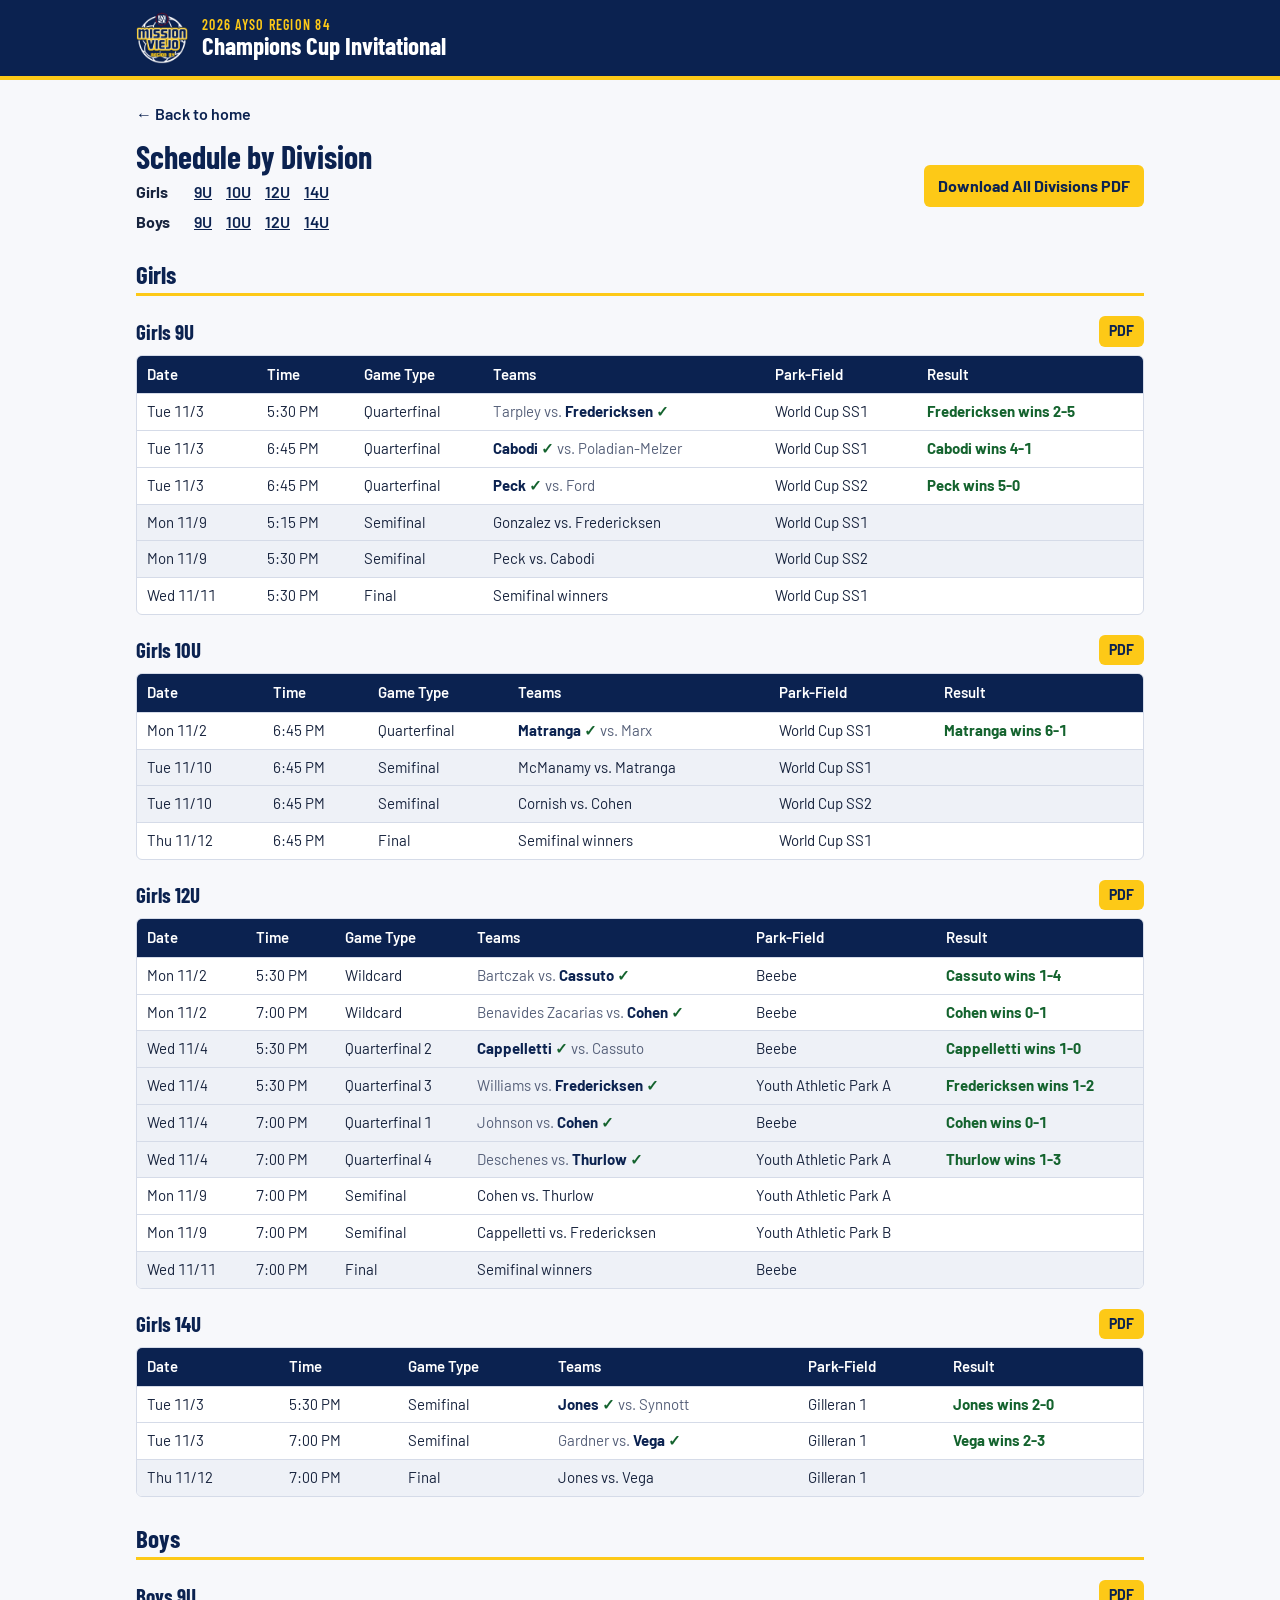
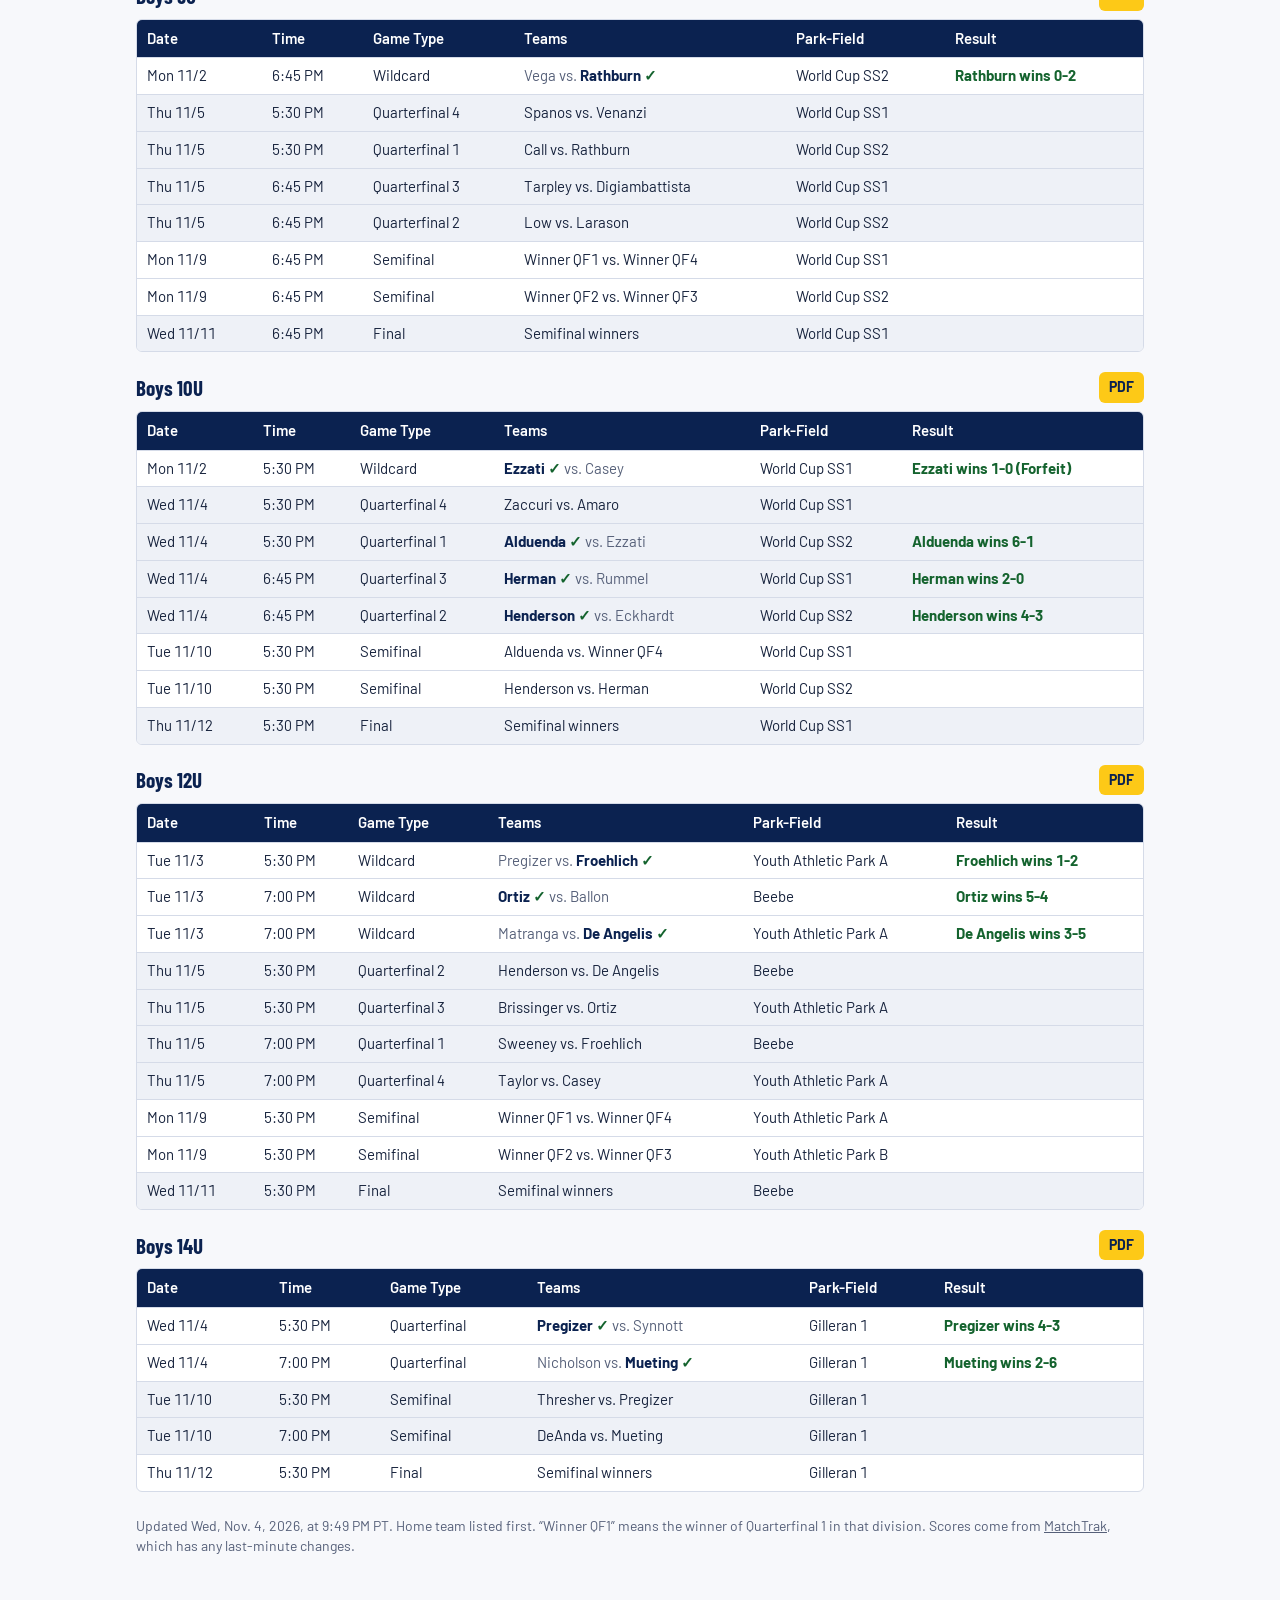
==== divisions.html @ d2d712ff "Update Champions Cup scores from MatchTrak Add nine November 4 results, advance the winners into the" ====
<!doctype html>
<html lang="en"><head><meta charset="utf-8">
<meta name="viewport" content="width=device-width,initial-scale=1,viewport-fit=cover">
<title>By Division | 2026 AYSO Region 84 Champions Cup Invitational</title>
<link rel="icon" href="assets/logo-64.png">
<link rel="preconnect" href="https://fonts.googleapis.com">
<link rel="stylesheet" href="https://fonts.googleapis.com/css2?family=Barlow+Condensed:wght@600;700&family=Barlow:wght@400;600;700&display=swap">
<link rel="stylesheet" href="assets/site.css?v=11042149">
</head><body>
<header class="top"><div class="wrap"><img src="assets/logo-256.png" alt="AYSO Region 84 Mission Viejo logo">
<div class="brand"><div class="yr">2026 AYSO Region 84</div><div class="nm">Champions Cup Invitational</div></div></div></header>
<main class="wrap">
<a class="back" href="index.html">&larr; Back to home</a>
<div class="bar"><div><h1>Schedule by Division</h1><div class="jump"><b>Girls</b><a href="#gu09">9U</a><a href="#gu10">10U</a><a href="#gu12">12U</a><a href="#gu14">14U</a></div><div class="jump"><b>Boys</b><a href="#bu09">9U</a><a href="#bu10">10U</a><a href="#bu12">12U</a><a href="#bu14">14U</a></div></div>
<a class="btn" href="pdf/2026-champions-cup-all-divisions.pdf?v=11042149" download>Download All Divisions PDF</a></div>
<section class="group"><h2>Girls</h2><div class="dv" id="gu09"><div class="dvh"><h3>Girls 9U</h3><a class="btn sm" href="pdf/2026-champions-cup-g9u.pdf?v=11042149" download>PDF</a></div><div class="tw"><table><thead><tr><th>Date</th><th>Time</th><th>Game Type</th><th>Teams</th><th>Park-Field</th><th>Result</th></tr></thead><tbody>
<tr><td class="nw when">Tue 11/3</td><td class="nw when">5:30 PM</td><td class="gt">Quarterfinal</td><td class="tm"><span class="lose">Tarpley</span> <span class="lose">vs.</span> <span class="win">Fredericksen</span></td><td data-l="Field">World Cup SS1</td><td class="r">Fredericksen wins 2-5</td></tr>
<tr><td class="nw when">Tue 11/3</td><td class="nw when">6:45 PM</td><td class="gt">Quarterfinal</td><td class="tm"><span class="win">Cabodi</span> <span class="lose">vs.</span> <span class="lose">Poladian-Melzer</span></td><td data-l="Field">World Cup SS1</td><td class="r">Cabodi wins 4-1</td></tr>
<tr><td class="nw when">Tue 11/3</td><td class="nw when">6:45 PM</td><td class="gt">Quarterfinal</td><td class="tm"><span class="win">Peck</span> <span class="lose">vs.</span> <span class="lose">Ford</span></td><td data-l="Field">World Cup SS2</td><td class="r">Peck wins 5-0</td></tr>
<tr class=alt><td class="nw when">Mon 11/9</td><td class="nw when">5:15 PM</td><td class="gt">Semifinal</td><td class="tm">Gonzalez vs. Fredericksen</td><td data-l="Field">World Cup SS1</td><td class="r"></td></tr>
<tr class=alt><td class="nw when">Mon 11/9</td><td class="nw when">5:30 PM</td><td class="gt">Semifinal</td><td class="tm">Peck vs. Cabodi</td><td data-l="Field">World Cup SS2</td><td class="r"></td></tr>
<tr><td class="nw when">Wed 11/11</td><td class="nw when">5:30 PM</td><td class="gt">Final</td><td class="tm">Semifinal winners</td><td data-l="Field">World Cup SS1</td><td class="r"></td></tr>
</tbody></table></div></div><div class="dv" id="gu10"><div class="dvh"><h3>Girls 10U</h3><a class="btn sm" href="pdf/2026-champions-cup-g10u.pdf?v=11042149" download>PDF</a></div><div class="tw"><table><thead><tr><th>Date</th><th>Time</th><th>Game Type</th><th>Teams</th><th>Park-Field</th><th>Result</th></tr></thead><tbody>
<tr><td class="nw when">Mon 11/2</td><td class="nw when">6:45 PM</td><td class="gt">Quarterfinal</td><td class="tm"><span class="win">Matranga</span> <span class="lose">vs.</span> <span class="lose">Marx</span></td><td data-l="Field">World Cup SS1</td><td class="r">Matranga wins 6-1</td></tr>
<tr class=alt><td class="nw when">Tue 11/10</td><td class="nw when">6:45 PM</td><td class="gt">Semifinal</td><td class="tm">McManamy vs. Matranga</td><td data-l="Field">World Cup SS1</td><td class="r"></td></tr>
<tr class=alt><td class="nw when">Tue 11/10</td><td class="nw when">6:45 PM</td><td class="gt">Semifinal</td><td class="tm">Cornish vs. Cohen</td><td data-l="Field">World Cup SS2</td><td class="r"></td></tr>
<tr><td class="nw when">Thu 11/12</td><td class="nw when">6:45 PM</td><td class="gt">Final</td><td class="tm">Semifinal winners</td><td data-l="Field">World Cup SS1</td><td class="r"></td></tr>
</tbody></table></div></div><div class="dv" id="gu12"><div class="dvh"><h3>Girls 12U</h3><a class="btn sm" href="pdf/2026-champions-cup-g12u.pdf?v=11042149" download>PDF</a></div><div class="tw"><table><thead><tr><th>Date</th><th>Time</th><th>Game Type</th><th>Teams</th><th>Park-Field</th><th>Result</th></tr></thead><tbody>
<tr><td class="nw when">Mon 11/2</td><td class="nw when">5:30 PM</td><td class="gt">Wildcard</td><td class="tm"><span class="lose">Bartczak</span> <span class="lose">vs.</span> <span class="win">Cassuto</span></td><td data-l="Field">Beebe</td><td class="r">Cassuto wins 1-4</td></tr>
<tr><td class="nw when">Mon 11/2</td><td class="nw when">7:00 PM</td><td class="gt">Wildcard</td><td class="tm"><span class="lose">Benavides Zacarias</span> <span class="lose">vs.</span> <span class="win">Cohen</span></td><td data-l="Field">Beebe</td><td class="r">Cohen wins 0-1</td></tr>
<tr class=alt><td class="nw when">Wed 11/4</td><td class="nw when">5:30 PM</td><td class="gt">Quarterfinal 2</td><td class="tm"><span class="win">Cappelletti</span> <span class="lose">vs.</span> <span class="lose">Cassuto</span></td><td data-l="Field">Beebe</td><td class="r">Cappelletti wins 1-0</td></tr>
<tr class=alt><td class="nw when">Wed 11/4</td><td class="nw when">5:30 PM</td><td class="gt">Quarterfinal 3</td><td class="tm"><span class="lose">Williams</span> <span class="lose">vs.</span> <span class="win">Fredericksen</span></td><td data-l="Field">Youth Athletic Park A</td><td class="r">Fredericksen wins 1-2</td></tr>
<tr class=alt><td class="nw when">Wed 11/4</td><td class="nw when">7:00 PM</td><td class="gt">Quarterfinal 1</td><td class="tm"><span class="lose">Johnson</span> <span class="lose">vs.</span> <span class="win">Cohen</span></td><td data-l="Field">Beebe</td><td class="r">Cohen wins 0-1</td></tr>
<tr class=alt><td class="nw when">Wed 11/4</td><td class="nw when">7:00 PM</td><td class="gt">Quarterfinal 4</td><td class="tm"><span class="lose">Deschenes</span> <span class="lose">vs.</span> <span class="win">Thurlow</span></td><td data-l="Field">Youth Athletic Park A</td><td class="r">Thurlow wins 1-3</td></tr>
<tr><td class="nw when">Mon 11/9</td><td class="nw when">7:00 PM</td><td class="gt">Semifinal</td><td class="tm">Cohen vs. Thurlow</td><td data-l="Field">Youth Athletic Park A</td><td class="r"></td></tr>
<tr><td class="nw when">Mon 11/9</td><td class="nw when">7:00 PM</td><td class="gt">Semifinal</td><td class="tm">Cappelletti vs. Fredericksen</td><td data-l="Field">Youth Athletic Park B</td><td class="r"></td></tr>
<tr class=alt><td class="nw when">Wed 11/11</td><td class="nw when">7:00 PM</td><td class="gt">Final</td><td class="tm">Semifinal winners</td><td data-l="Field">Beebe</td><td class="r"></td></tr>
</tbody></table></div></div><div class="dv" id="gu14"><div class="dvh"><h3>Girls 14U</h3><a class="btn sm" href="pdf/2026-champions-cup-g14u.pdf?v=11042149" download>PDF</a></div><div class="tw"><table><thead><tr><th>Date</th><th>Time</th><th>Game Type</th><th>Teams</th><th>Park-Field</th><th>Result</th></tr></thead><tbody>
<tr><td class="nw when">Tue 11/3</td><td class="nw when">5:30 PM</td><td class="gt">Semifinal</td><td class="tm"><span class="win">Jones</span> <span class="lose">vs.</span> <span class="lose">Synnott</span></td><td data-l="Field">Gilleran 1</td><td class="r">Jones wins 2-0</td></tr>
<tr><td class="nw when">Tue 11/3</td><td class="nw when">7:00 PM</td><td class="gt">Semifinal</td><td class="tm"><span class="lose">Gardner</span> <span class="lose">vs.</span> <span class="win">Vega</span></td><td data-l="Field">Gilleran 1</td><td class="r">Vega wins 2-3</td></tr>
<tr class=alt><td class="nw when">Thu 11/12</td><td class="nw when">7:00 PM</td><td class="gt">Final</td><td class="tm">Jones vs. Vega</td><td data-l="Field">Gilleran 1</td><td class="r"></td></tr>
</tbody></table></div></div></section><section class="group"><h2>Boys</h2><div class="dv" id="bu09"><div class="dvh"><h3>Boys 9U</h3><a class="btn sm" href="pdf/2026-champions-cup-b9u.pdf?v=11042149" download>PDF</a></div><div class="tw"><table><thead><tr><th>Date</th><th>Time</th><th>Game Type</th><th>Teams</th><th>Park-Field</th><th>Result</th></tr></thead><tbody>
<tr><td class="nw when">Mon 11/2</td><td class="nw when">6:45 PM</td><td class="gt">Wildcard</td><td class="tm"><span class="lose">Vega</span> <span class="lose">vs.</span> <span class="win">Rathburn</span></td><td data-l="Field">World Cup SS2</td><td class="r">Rathburn wins 0-2</td></tr>
<tr class=alt><td class="nw when">Thu 11/5</td><td class="nw when">5:30 PM</td><td class="gt">Quarterfinal 4</td><td class="tm">Spanos vs. Venanzi</td><td data-l="Field">World Cup SS1</td><td class="r"></td></tr>
<tr class=alt><td class="nw when">Thu 11/5</td><td class="nw when">5:30 PM</td><td class="gt">Quarterfinal 1</td><td class="tm">Call vs. Rathburn</td><td data-l="Field">World Cup SS2</td><td class="r"></td></tr>
<tr class=alt><td class="nw when">Thu 11/5</td><td class="nw when">6:45 PM</td><td class="gt">Quarterfinal 3</td><td class="tm">Tarpley vs. Digiambattista</td><td data-l="Field">World Cup SS1</td><td class="r"></td></tr>
<tr class=alt><td class="nw when">Thu 11/5</td><td class="nw when">6:45 PM</td><td class="gt">Quarterfinal 2</td><td class="tm">Low vs. Larason</td><td data-l="Field">World Cup SS2</td><td class="r"></td></tr>
<tr><td class="nw when">Mon 11/9</td><td class="nw when">6:45 PM</td><td class="gt">Semifinal</td><td class="tm">Winner QF1 vs. Winner QF4</td><td data-l="Field">World Cup SS1</td><td class="r"></td></tr>
<tr><td class="nw when">Mon 11/9</td><td class="nw when">6:45 PM</td><td class="gt">Semifinal</td><td class="tm">Winner QF2 vs. Winner QF3</td><td data-l="Field">World Cup SS2</td><td class="r"></td></tr>
<tr class=alt><td class="nw when">Wed 11/11</td><td class="nw when">6:45 PM</td><td class="gt">Final</td><td class="tm">Semifinal winners</td><td data-l="Field">World Cup SS1</td><td class="r"></td></tr>
</tbody></table></div></div><div class="dv" id="bu10"><div class="dvh"><h3>Boys 10U</h3><a class="btn sm" href="pdf/2026-champions-cup-b10u.pdf?v=11042149" download>PDF</a></div><div class="tw"><table><thead><tr><th>Date</th><th>Time</th><th>Game Type</th><th>Teams</th><th>Park-Field</th><th>Result</th></tr></thead><tbody>
<tr><td class="nw when">Mon 11/2</td><td class="nw when">5:30 PM</td><td class="gt">Wildcard</td><td class="tm"><span class="win">Ezzati</span> <span class="lose">vs.</span> <span class="lose">Casey</span></td><td data-l="Field">World Cup SS1</td><td class="r">Ezzati wins 1-0 (Forfeit)</td></tr>
<tr class=alt><td class="nw when">Wed 11/4</td><td class="nw when">5:30 PM</td><td class="gt">Quarterfinal 4</td><td class="tm">Zaccuri vs. Amaro</td><td data-l="Field">World Cup SS1</td><td class="r"></td></tr>
<tr class=alt><td class="nw when">Wed 11/4</td><td class="nw when">5:30 PM</td><td class="gt">Quarterfinal 1</td><td class="tm"><span class="win">Alduenda</span> <span class="lose">vs.</span> <span class="lose">Ezzati</span></td><td data-l="Field">World Cup SS2</td><td class="r">Alduenda wins 6-1</td></tr>
<tr class=alt><td class="nw when">Wed 11/4</td><td class="nw when">6:45 PM</td><td class="gt">Quarterfinal 3</td><td class="tm"><span class="win">Herman</span> <span class="lose">vs.</span> <span class="lose">Rummel</span></td><td data-l="Field">World Cup SS1</td><td class="r">Herman wins 2-0</td></tr>
<tr class=alt><td class="nw when">Wed 11/4</td><td class="nw when">6:45 PM</td><td class="gt">Quarterfinal 2</td><td class="tm"><span class="win">Henderson</span> <span class="lose">vs.</span> <span class="lose">Eckhardt</span></td><td data-l="Field">World Cup SS2</td><td class="r">Henderson wins 4-3</td></tr>
<tr><td class="nw when">Tue 11/10</td><td class="nw when">5:30 PM</td><td class="gt">Semifinal</td><td class="tm">Alduenda vs. Winner QF4</td><td data-l="Field">World Cup SS1</td><td class="r"></td></tr>
<tr><td class="nw when">Tue 11/10</td><td class="nw when">5:30 PM</td><td class="gt">Semifinal</td><td class="tm">Henderson vs. Herman</td><td data-l="Field">World Cup SS2</td><td class="r"></td></tr>
<tr class=alt><td class="nw when">Thu 11/12</td><td class="nw when">5:30 PM</td><td class="gt">Final</td><td class="tm">Semifinal winners</td><td data-l="Field">World Cup SS1</td><td class="r"></td></tr>
</tbody></table></div></div><div class="dv" id="bu12"><div class="dvh"><h3>Boys 12U</h3><a class="btn sm" href="pdf/2026-champions-cup-b12u.pdf?v=11042149" download>PDF</a></div><div class="tw"><table><thead><tr><th>Date</th><th>Time</th><th>Game Type</th><th>Teams</th><th>Park-Field</th><th>Result</th></tr></thead><tbody>
<tr><td class="nw when">Tue 11/3</td><td class="nw when">5:30 PM</td><td class="gt">Wildcard</td><td class="tm"><span class="lose">Pregizer</span> <span class="lose">vs.</span> <span class="win">Froehlich</span></td><td data-l="Field">Youth Athletic Park A</td><td class="r">Froehlich wins 1-2</td></tr>
<tr><td class="nw when">Tue 11/3</td><td class="nw when">7:00 PM</td><td class="gt">Wildcard</td><td class="tm"><span class="win">Ortiz</span> <span class="lose">vs.</span> <span class="lose">Ballon</span></td><td data-l="Field">Beebe</td><td class="r">Ortiz wins 5-4</td></tr>
<tr><td class="nw when">Tue 11/3</td><td class="nw when">7:00 PM</td><td class="gt">Wildcard</td><td class="tm"><span class="lose">Matranga</span> <span class="lose">vs.</span> <span class="win">De Angelis</span></td><td data-l="Field">Youth Athletic Park A</td><td class="r">De Angelis wins 3-5</td></tr>
<tr class=alt><td class="nw when">Thu 11/5</td><td class="nw when">5:30 PM</td><td class="gt">Quarterfinal 2</td><td class="tm">Henderson vs. De Angelis</td><td data-l="Field">Beebe</td><td class="r"></td></tr>
<tr class=alt><td class="nw when">Thu 11/5</td><td class="nw when">5:30 PM</td><td class="gt">Quarterfinal 3</td><td class="tm">Brissinger vs. Ortiz</td><td data-l="Field">Youth Athletic Park A</td><td class="r"></td></tr>
<tr class=alt><td class="nw when">Thu 11/5</td><td class="nw when">7:00 PM</td><td class="gt">Quarterfinal 1</td><td class="tm">Sweeney vs. Froehlich</td><td data-l="Field">Beebe</td><td class="r"></td></tr>
<tr class=alt><td class="nw when">Thu 11/5</td><td class="nw when">7:00 PM</td><td class="gt">Quarterfinal 4</td><td class="tm">Taylor vs. Casey</td><td data-l="Field">Youth Athletic Park A</td><td class="r"></td></tr>
<tr><td class="nw when">Mon 11/9</td><td class="nw when">5:30 PM</td><td class="gt">Semifinal</td><td class="tm">Winner QF1 vs. Winner QF4</td><td data-l="Field">Youth Athletic Park A</td><td class="r"></td></tr>
<tr><td class="nw when">Mon 11/9</td><td class="nw when">5:30 PM</td><td class="gt">Semifinal</td><td class="tm">Winner QF2 vs. Winner QF3</td><td data-l="Field">Youth Athletic Park B</td><td class="r"></td></tr>
<tr class=alt><td class="nw when">Wed 11/11</td><td class="nw when">5:30 PM</td><td class="gt">Final</td><td class="tm">Semifinal winners</td><td data-l="Field">Beebe</td><td class="r"></td></tr>
</tbody></table></div></div><div class="dv" id="bu14"><div class="dvh"><h3>Boys 14U</h3><a class="btn sm" href="pdf/2026-champions-cup-b14u.pdf?v=11042149" download>PDF</a></div><div class="tw"><table><thead><tr><th>Date</th><th>Time</th><th>Game Type</th><th>Teams</th><th>Park-Field</th><th>Result</th></tr></thead><tbody>
<tr><td class="nw when">Wed 11/4</td><td class="nw when">5:30 PM</td><td class="gt">Quarterfinal</td><td class="tm"><span class="win">Pregizer</span> <span class="lose">vs.</span> <span class="lose">Synnott</span></td><td data-l="Field">Gilleran 1</td><td class="r">Pregizer wins 4-3</td></tr>
<tr><td class="nw when">Wed 11/4</td><td class="nw when">7:00 PM</td><td class="gt">Quarterfinal</td><td class="tm"><span class="lose">Nicholson</span> <span class="lose">vs.</span> <span class="win">Mueting</span></td><td data-l="Field">Gilleran 1</td><td class="r">Mueting wins 2-6</td></tr>
<tr class=alt><td class="nw when">Tue 11/10</td><td class="nw when">5:30 PM</td><td class="gt">Semifinal</td><td class="tm">Thresher vs. Pregizer</td><td data-l="Field">Gilleran 1</td><td class="r"></td></tr>
<tr class=alt><td class="nw when">Tue 11/10</td><td class="nw when">7:00 PM</td><td class="gt">Semifinal</td><td class="tm">DeAnda vs. Mueting</td><td data-l="Field">Gilleran 1</td><td class="r"></td></tr>
<tr><td class="nw when">Thu 11/12</td><td class="nw when">5:30 PM</td><td class="gt">Final</td><td class="tm">Semifinal winners</td><td data-l="Field">Gilleran 1</td><td class="r"></td></tr>
</tbody></table></div></div></section>
<p class="foot">Updated Wed, Nov. 4, 2026, at 9:49 PM PT.  Home team listed first.  &ldquo;Winner QF1&rdquo; means the winner of Quarterfinal 1 in that division.  Scores come from <a href="https://s11l84-26-fall.matchtrak.com/11/main.nsf/schedule-regiongames-t-by-div?OpenView&amp;Start=1&amp;Count=200&amp;ExpandView&amp;RestrictToCategory=R84">MatchTrak</a>, which has any last-minute changes.</p>
</main></body></html>
---- assets/site.css ----
:root{--navy:#0B2250;--navy2:#16346F;--gold:#FDC917;--red:#C8102E;--ink:#17233D;--muted:#566079;
--line:#D5DBE8;--band:#EEF1F7;--bg:#F7F8FB;--card:#FFFFFF;color-scheme:light}
*{box-sizing:border-box}
body{margin:0;background:var(--bg);color:var(--ink);font:16px/1.45 Barlow,'Helvetica Neue',Arial,sans-serif}
a{color:inherit}
.top{background:var(--navy);color:#fff;border-bottom:4px solid var(--gold)}
.wrap{max-width:1040px;margin:0 auto;padding-left:max(16px,env(safe-area-inset-left,0px));padding-right:max(16px,env(safe-area-inset-right,0px))}
.top .wrap{display:flex;align-items:center;gap:14px;padding-block:12px}
.top img{width:52px;height:52px;flex:none}
.brand{min-width:0}
.brand .yr{font:600 14px/1.1 'Barlow Condensed',Arial,sans-serif;letter-spacing:.09em;text-transform:uppercase;color:var(--gold)}
.brand .nm{font:700 25px/1.08 'Barlow Condensed',Arial,sans-serif;text-wrap:balance}
main{padding-block:22px 40px}
h1{font:700 32px/1.1 'Barlow Condensed',Arial,sans-serif;color:var(--navy);margin:0;text-wrap:balance}
h2{font:700 25px/1.1 'Barlow Condensed',Arial,sans-serif;color:var(--navy);margin:0}
h3{font:700 21px/1.1 'Barlow Condensed',Arial,sans-serif;color:var(--navy);margin:0}
.lead{color:var(--muted);margin:6px 0 0}
.bar{display:flex;flex-wrap:wrap;align-items:center;justify-content:space-between;gap:12px;margin:0 0 16px}
.back{display:inline-block;margin-bottom:14px;font-weight:600;color:var(--navy);text-decoration:none}
.back:hover{text-decoration:underline}
.btn{display:inline-block;background:var(--gold);color:var(--navy);border-radius:6px;padding:9px 14px;font-weight:700;text-decoration:none;white-space:nowrap}
.btn:hover{background:#FFD845}
.btn.sm{padding:5px 10px;font-size:14px}
a:focus-visible{outline:3px solid var(--red);outline-offset:2px}
.choices{display:grid;grid-template-columns:repeat(3,minmax(0,1fr));gap:16px;margin-top:20px}
.choice{display:block;background:var(--navy);color:#fff;border-radius:8px;padding:24px;text-decoration:none;border-bottom:5px solid var(--gold)}
.choice:hover{background:var(--navy2)}
.choice b{display:block;font:700 28px/1.1 'Barlow Condensed',Arial,sans-serif}
.choice span{display:block;margin-top:6px;color:#D6DDEC}
.jump{display:flex;flex-wrap:wrap;gap:6px 14px;margin:6px 0 0}
.jump b{min-width:44px}
.jump a{color:var(--navy);font-weight:600}
.group{margin-top:28px}
.group>h2{border-bottom:3px solid var(--gold);padding-bottom:5px}
.dv{margin-top:20px;scroll-margin-top:12px}
.dvh{display:flex;align-items:center;justify-content:space-between;gap:10px;margin-bottom:8px}
.tw{background:var(--card);border:1px solid var(--line);border-radius:6px;overflow:hidden}
table{border-collapse:collapse;width:100%;font-size:15px;font-variant-numeric:tabular-nums}
th{background:var(--navy);color:#fff;text-align:left;font-weight:600;padding:8px 10px;white-space:nowrap}
td{padding:7px 10px;border-top:1px solid var(--line);vertical-align:top}
tr.alt td{background:var(--band)}
td.r{font-weight:700;color:#14632E}
.win{font-weight:700;color:var(--navy)}
.win::after{content:" \2713";color:#14632E}
.lose{color:var(--muted);font-weight:400}
td.nw{white-space:nowrap}
.foot{margin-top:24px;color:var(--muted);font-size:14px}
@media (max-width:720px){
.choices{grid-template-columns:minmax(0,1fr)}
.brand .nm{font-size:21px}
table,tbody,tr,td{display:block;width:100%}
thead{display:none}
tr{padding:10px 12px;border-top:1px solid var(--line)}
tr:first-child{border-top:0}
tr.alt{background:var(--band)}
td,tr.alt td{padding:0;border:0;background:none}
td[data-l]{color:var(--muted);font-size:14px}
td.tm{color:var(--ink);font-weight:700;font-size:16px;margin:2px 0}
td.gt{color:var(--ink);font-size:14px}
td.when{font-weight:600;color:var(--navy);font-size:15px}
td.r:empty{display:none}
td.r{font-size:15px;margin-top:2px}
}
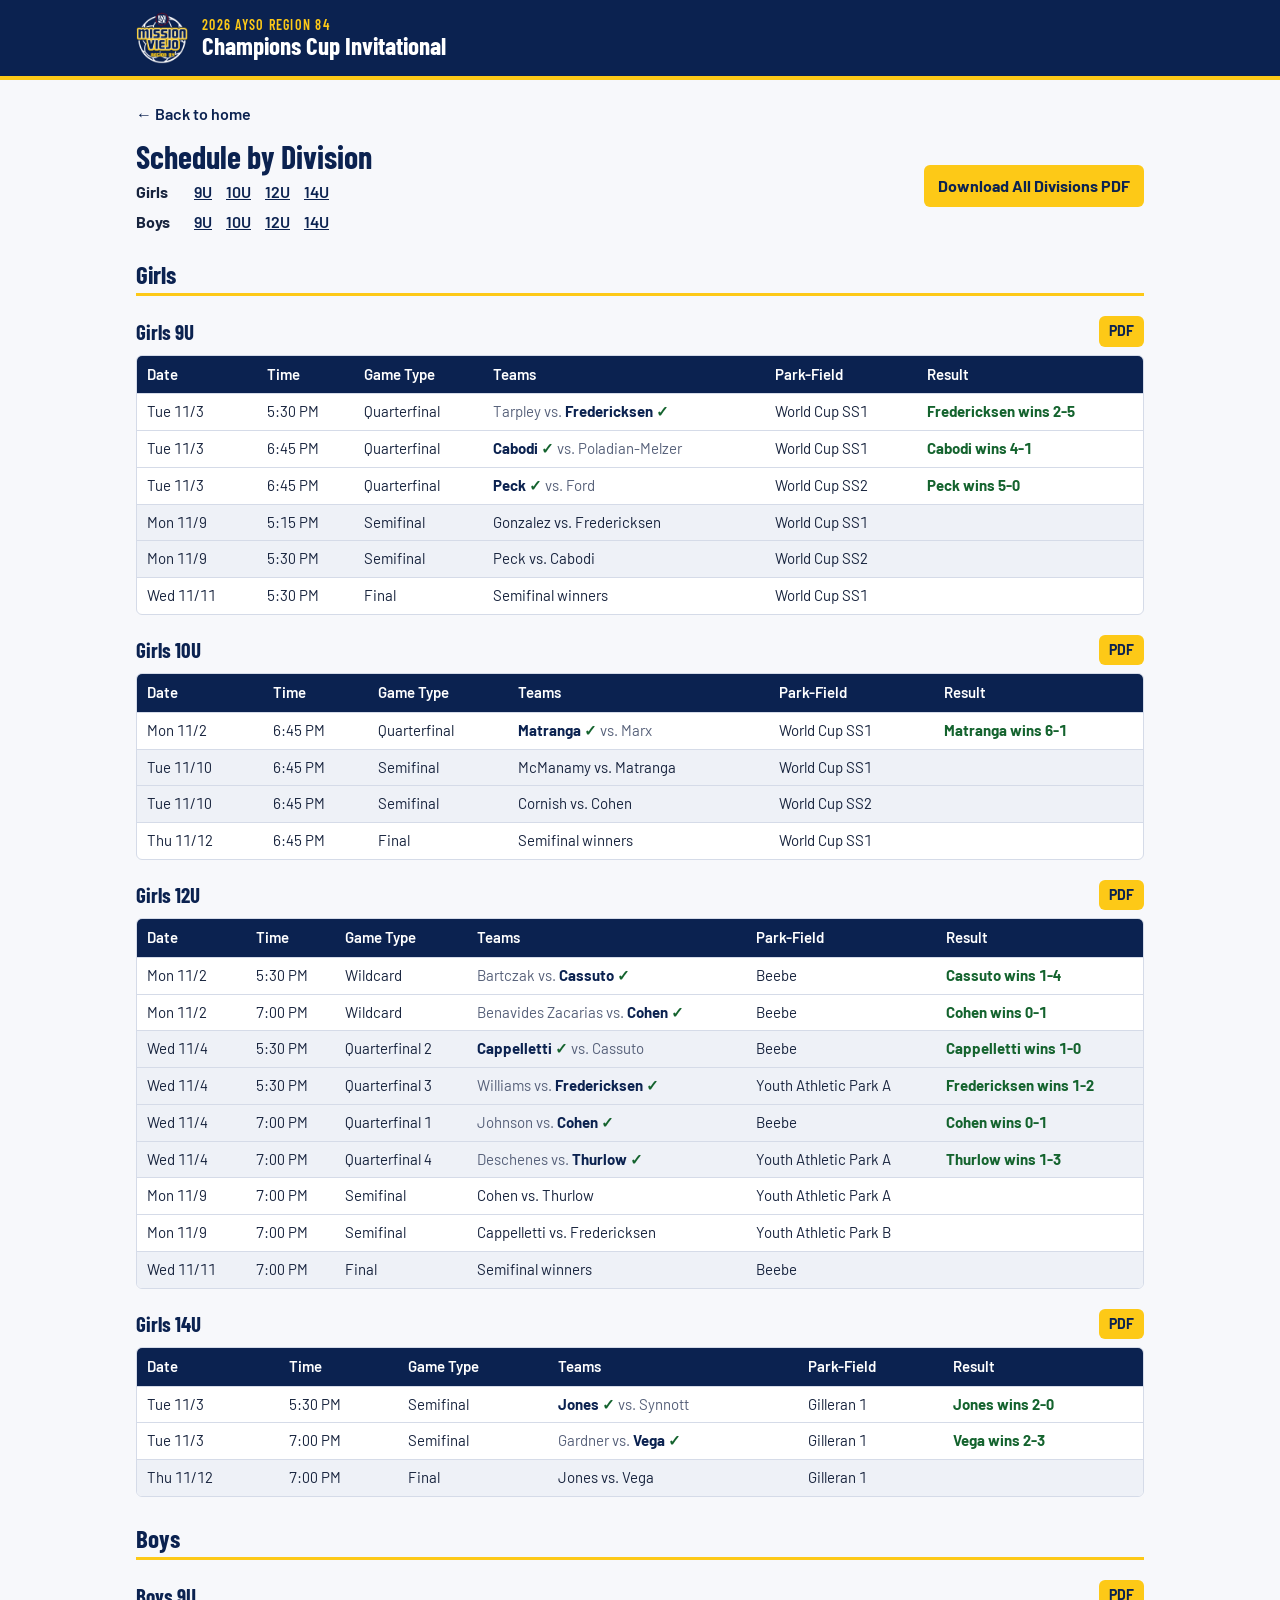
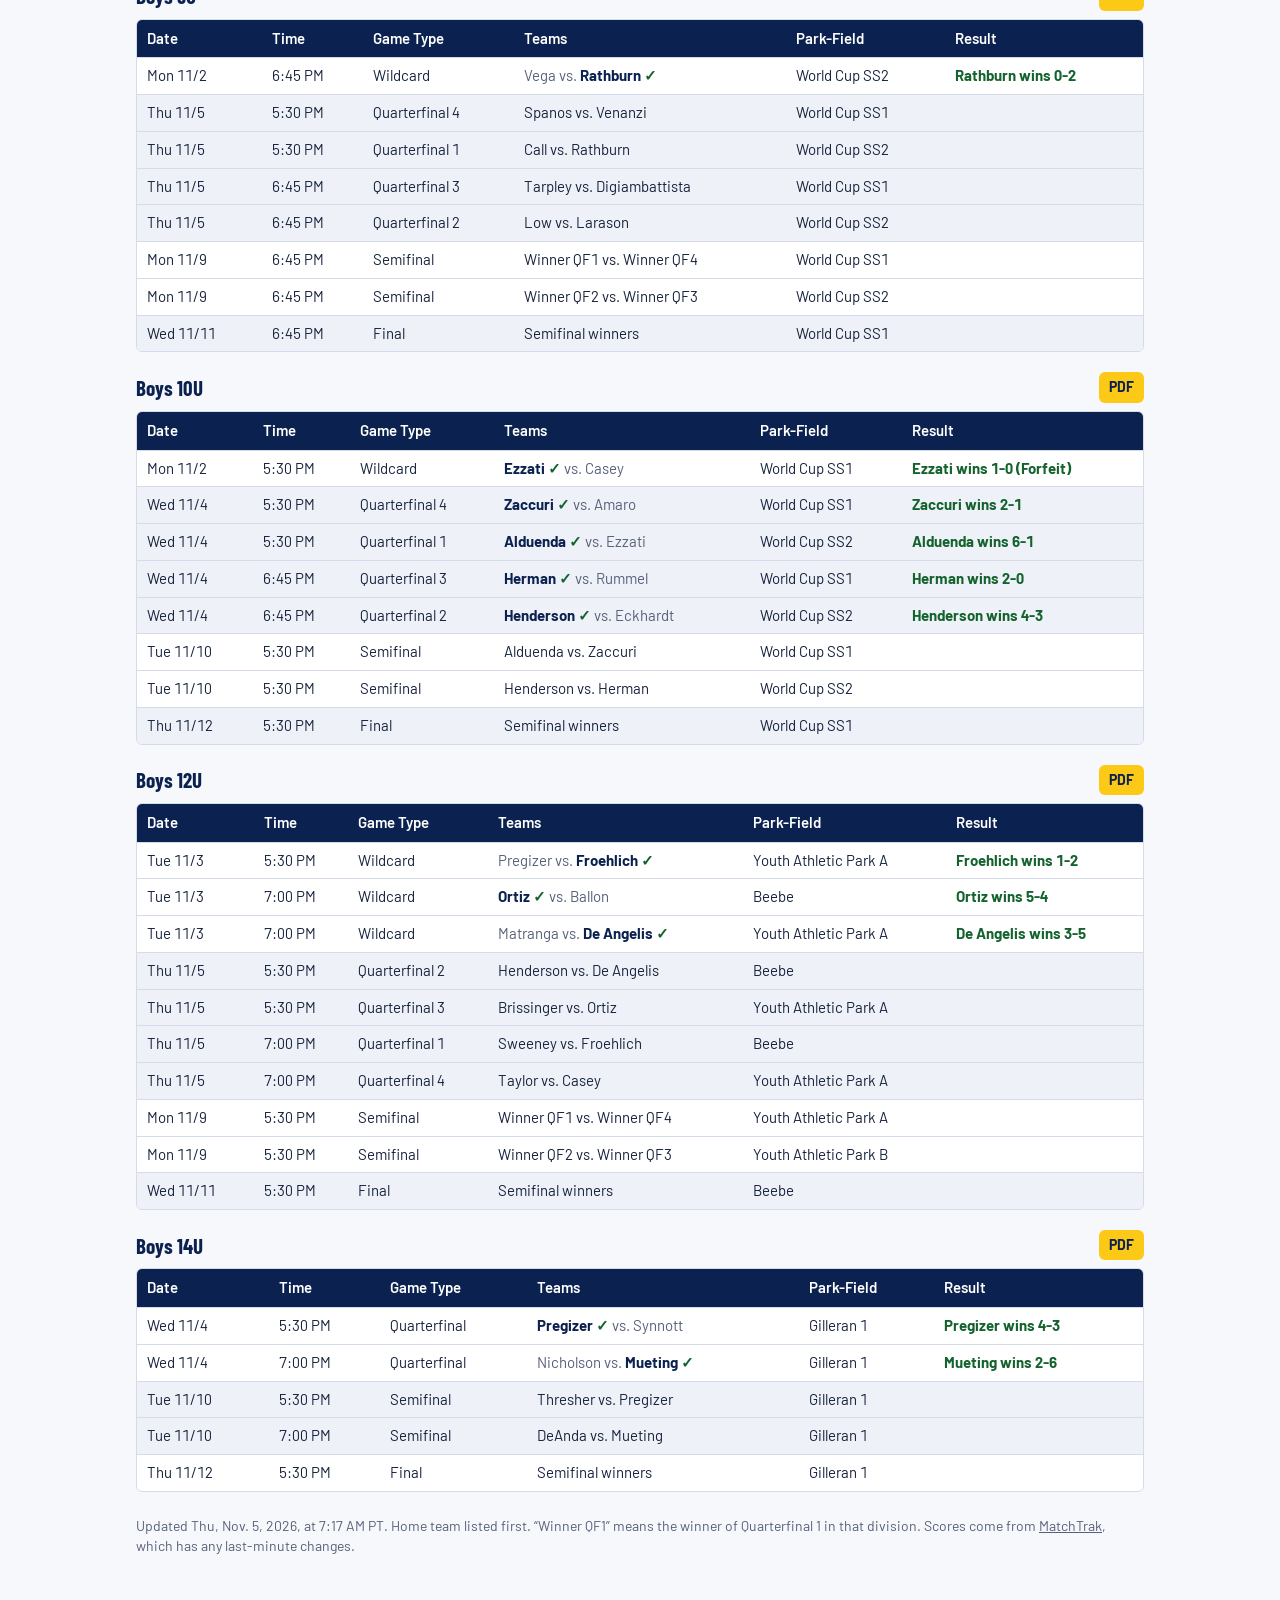
==== commit d054619a: "Update Champions Cup scores from MatchTrak Co-Authored-By: Claude Opus 5.5 <noreply@anthropic.com> C" ====
--- a/divisions.html
+++ b/divisions.html
@@ -5,27 +5,27 @@
 <link rel="icon" href="assets/logo-64.png">
 <link rel="preconnect" href="https://fonts.googleapis.com">
 <link rel="stylesheet" href="https://fonts.googleapis.com/css2?family=Barlow+Condensed:wght@600;700&family=Barlow:wght@400;600;700&display=swap">
-<link rel="stylesheet" href="assets/site.css?v=11042149">
+<link rel="stylesheet" href="assets/site.css?v=11050717">
 </head><body>
 <header class="top"><div class="wrap"><img src="assets/logo-256.png" alt="AYSO Region 84 Mission Viejo logo">
 <div class="brand"><div class="yr">2026 AYSO Region 84</div><div class="nm">Champions Cup Invitational</div></div></div></header>
 <main class="wrap">
 <a class="back" href="index.html">&larr; Back to home</a>
 <div class="bar"><div><h1>Schedule by Division</h1><div class="jump"><b>Girls</b><a href="#gu09">9U</a><a href="#gu10">10U</a><a href="#gu12">12U</a><a href="#gu14">14U</a></div><div class="jump"><b>Boys</b><a href="#bu09">9U</a><a href="#bu10">10U</a><a href="#bu12">12U</a><a href="#bu14">14U</a></div></div>
-<a class="btn" href="pdf/2026-champions-cup-all-divisions.pdf?v=11042149" download>Download All Divisions PDF</a></div>
-<section class="group"><h2>Girls</h2><div class="dv" id="gu09"><div class="dvh"><h3>Girls 9U</h3><a class="btn sm" href="pdf/2026-champions-cup-g9u.pdf?v=11042149" download>PDF</a></div><div class="tw"><table><thead><tr><th>Date</th><th>Time</th><th>Game Type</th><th>Teams</th><th>Park-Field</th><th>Result</th></tr></thead><tbody>
+<a class="btn" href="pdf/2026-champions-cup-all-divisions.pdf?v=11050717" download>Download All Divisions PDF</a></div>
+<section class="group"><h2>Girls</h2><div class="dv" id="gu09"><div class="dvh"><h3>Girls 9U</h3><a class="btn sm" href="pdf/2026-champions-cup-g9u.pdf?v=11050717" download>PDF</a></div><div class="tw"><table><thead><tr><th>Date</th><th>Time</th><th>Game Type</th><th>Teams</th><th>Park-Field</th><th>Result</th></tr></thead><tbody>
 <tr><td class="nw when">Tue 11/3</td><td class="nw when">5:30 PM</td><td class="gt">Quarterfinal</td><td class="tm"><span class="lose">Tarpley</span> <span class="lose">vs.</span> <span class="win">Fredericksen</span></td><td data-l="Field">World Cup SS1</td><td class="r">Fredericksen wins 2-5</td></tr>
 <tr><td class="nw when">Tue 11/3</td><td class="nw when">6:45 PM</td><td class="gt">Quarterfinal</td><td class="tm"><span class="win">Cabodi</span> <span class="lose">vs.</span> <span class="lose">Poladian-Melzer</span></td><td data-l="Field">World Cup SS1</td><td class="r">Cabodi wins 4-1</td></tr>
 <tr><td class="nw when">Tue 11/3</td><td class="nw when">6:45 PM</td><td class="gt">Quarterfinal</td><td class="tm"><span class="win">Peck</span> <span class="lose">vs.</span> <span class="lose">Ford</span></td><td data-l="Field">World Cup SS2</td><td class="r">Peck wins 5-0</td></tr>
 <tr class=alt><td class="nw when">Mon 11/9</td><td class="nw when">5:15 PM</td><td class="gt">Semifinal</td><td class="tm">Gonzalez vs. Fredericksen</td><td data-l="Field">World Cup SS1</td><td class="r"></td></tr>
 <tr class=alt><td class="nw when">Mon 11/9</td><td class="nw when">5:30 PM</td><td class="gt">Semifinal</td><td class="tm">Peck vs. Cabodi</td><td data-l="Field">World Cup SS2</td><td class="r"></td></tr>
 <tr><td class="nw when">Wed 11/11</td><td class="nw when">5:30 PM</td><td class="gt">Final</td><td class="tm">Semifinal winners</td><td data-l="Field">World Cup SS1</td><td class="r"></td></tr>
-</tbody></table></div></div><div class="dv" id="gu10"><div class="dvh"><h3>Girls 10U</h3><a class="btn sm" href="pdf/2026-champions-cup-g10u.pdf?v=11042149" download>PDF</a></div><div class="tw"><table><thead><tr><th>Date</th><th>Time</th><th>Game Type</th><th>Teams</th><th>Park-Field</th><th>Result</th></tr></thead><tbody>
+</tbody></table></div></div><div class="dv" id="gu10"><div class="dvh"><h3>Girls 10U</h3><a class="btn sm" href="pdf/2026-champions-cup-g10u.pdf?v=11050717" download>PDF</a></div><div class="tw"><table><thead><tr><th>Date</th><th>Time</th><th>Game Type</th><th>Teams</th><th>Park-Field</th><th>Result</th></tr></thead><tbody>
 <tr><td class="nw when">Mon 11/2</td><td class="nw when">6:45 PM</td><td class="gt">Quarterfinal</td><td class="tm"><span class="win">Matranga</span> <span class="lose">vs.</span> <span class="lose">Marx</span></td><td data-l="Field">World Cup SS1</td><td class="r">Matranga wins 6-1</td></tr>
 <tr class=alt><td class="nw when">Tue 11/10</td><td class="nw when">6:45 PM</td><td class="gt">Semifinal</td><td class="tm">McManamy vs. Matranga</td><td data-l="Field">World Cup SS1</td><td class="r"></td></tr>
 <tr class=alt><td class="nw when">Tue 11/10</td><td class="nw when">6:45 PM</td><td class="gt">Semifinal</td><td class="tm">Cornish vs. Cohen</td><td data-l="Field">World Cup SS2</td><td class="r"></td></tr>
 <tr><td class="nw when">Thu 11/12</td><td class="nw when">6:45 PM</td><td class="gt">Final</td><td class="tm">Semifinal winners</td><td data-l="Field">World Cup SS1</td><td class="r"></td></tr>
-</tbody></table></div></div><div class="dv" id="gu12"><div class="dvh"><h3>Girls 12U</h3><a class="btn sm" href="pdf/2026-champions-cup-g12u.pdf?v=11042149" download>PDF</a></div><div class="tw"><table><thead><tr><th>Date</th><th>Time</th><th>Game Type</th><th>Teams</th><th>Park-Field</th><th>Result</th></tr></thead><tbody>
+</tbody></table></div></div><div class="dv" id="gu12"><div class="dvh"><h3>Girls 12U</h3><a class="btn sm" href="pdf/2026-champions-cup-g12u.pdf?v=11050717" download>PDF</a></div><div class="tw"><table><thead><tr><th>Date</th><th>Time</th><th>Game Type</th><th>Teams</th><th>Park-Field</th><th>Result</th></tr></thead><tbody>
 <tr><td class="nw when">Mon 11/2</td><td class="nw when">5:30 PM</td><td class="gt">Wildcard</td><td class="tm"><span class="lose">Bartczak</span> <span class="lose">vs.</span> <span class="win">Cassuto</span></td><td data-l="Field">Beebe</td><td class="r">Cassuto wins 1-4</td></tr>
 <tr><td class="nw when">Mon 11/2</td><td class="nw when">7:00 PM</td><td class="gt">Wildcard</td><td class="tm"><span class="lose">Benavides Zacarias</span> <span class="lose">vs.</span> <span class="win">Cohen</span></td><td data-l="Field">Beebe</td><td class="r">Cohen wins 0-1</td></tr>
 <tr class=alt><td class="nw when">Wed 11/4</td><td class="nw when">5:30 PM</td><td class="gt">Quarterfinal 2</td><td class="tm"><span class="win">Cappelletti</span> <span class="lose">vs.</span> <span class="lose">Cassuto</span></td><td data-l="Field">Beebe</td><td class="r">Cappelletti wins 1-0</td></tr>
@@ -35,11 +35,11 @@
 <tr><td class="nw when">Mon 11/9</td><td class="nw when">7:00 PM</td><td class="gt">Semifinal</td><td class="tm">Cohen vs. Thurlow</td><td data-l="Field">Youth Athletic Park A</td><td class="r"></td></tr>
 <tr><td class="nw when">Mon 11/9</td><td class="nw when">7:00 PM</td><td class="gt">Semifinal</td><td class="tm">Cappelletti vs. Fredericksen</td><td data-l="Field">Youth Athletic Park B</td><td class="r"></td></tr>
 <tr class=alt><td class="nw when">Wed 11/11</td><td class="nw when">7:00 PM</td><td class="gt">Final</td><td class="tm">Semifinal winners</td><td data-l="Field">Beebe</td><td class="r"></td></tr>
-</tbody></table></div></div><div class="dv" id="gu14"><div class="dvh"><h3>Girls 14U</h3><a class="btn sm" href="pdf/2026-champions-cup-g14u.pdf?v=11042149" download>PDF</a></div><div class="tw"><table><thead><tr><th>Date</th><th>Time</th><th>Game Type</th><th>Teams</th><th>Park-Field</th><th>Result</th></tr></thead><tbody>
+</tbody></table></div></div><div class="dv" id="gu14"><div class="dvh"><h3>Girls 14U</h3><a class="btn sm" href="pdf/2026-champions-cup-g14u.pdf?v=11050717" download>PDF</a></div><div class="tw"><table><thead><tr><th>Date</th><th>Time</th><th>Game Type</th><th>Teams</th><th>Park-Field</th><th>Result</th></tr></thead><tbody>
 <tr><td class="nw when">Tue 11/3</td><td class="nw when">5:30 PM</td><td class="gt">Semifinal</td><td class="tm"><span class="win">Jones</span> <span class="lose">vs.</span> <span class="lose">Synnott</span></td><td data-l="Field">Gilleran 1</td><td class="r">Jones wins 2-0</td></tr>
 <tr><td class="nw when">Tue 11/3</td><td class="nw when">7:00 PM</td><td class="gt">Semifinal</td><td class="tm"><span class="lose">Gardner</span> <span class="lose">vs.</span> <span class="win">Vega</span></td><td data-l="Field">Gilleran 1</td><td class="r">Vega wins 2-3</td></tr>
 <tr class=alt><td class="nw when">Thu 11/12</td><td class="nw when">7:00 PM</td><td class="gt">Final</td><td class="tm">Jones vs. Vega</td><td data-l="Field">Gilleran 1</td><td class="r"></td></tr>
-</tbody></table></div></div></section><section class="group"><h2>Boys</h2><div class="dv" id="bu09"><div class="dvh"><h3>Boys 9U</h3><a class="btn sm" href="pdf/2026-champions-cup-b9u.pdf?v=11042149" download>PDF</a></div><div class="tw"><table><thead><tr><th>Date</th><th>Time</th><th>Game Type</th><th>Teams</th><th>Park-Field</th><th>Result</th></tr></thead><tbody>
+</tbody></table></div></div></section><section class="group"><h2>Boys</h2><div class="dv" id="bu09"><div class="dvh"><h3>Boys 9U</h3><a class="btn sm" href="pdf/2026-champions-cup-b9u.pdf?v=11050717" download>PDF</a></div><div class="tw"><table><thead><tr><th>Date</th><th>Time</th><th>Game Type</th><th>Teams</th><th>Park-Field</th><th>Result</th></tr></thead><tbody>
 <tr><td class="nw when">Mon 11/2</td><td class="nw when">6:45 PM</td><td class="gt">Wildcard</td><td class="tm"><span class="lose">Vega</span> <span class="lose">vs.</span> <span class="win">Rathburn</span></td><td data-l="Field">World Cup SS2</td><td class="r">Rathburn wins 0-2</td></tr>
 <tr class=alt><td class="nw when">Thu 11/5</td><td class="nw when">5:30 PM</td><td class="gt">Quarterfinal 4</td><td class="tm">Spanos vs. Venanzi</td><td data-l="Field">World Cup SS1</td><td class="r"></td></tr>
 <tr class=alt><td class="nw when">Thu 11/5</td><td class="nw when">5:30 PM</td><td class="gt">Quarterfinal 1</td><td class="tm">Call vs. Rathburn</td><td data-l="Field">World Cup SS2</td><td class="r"></td></tr>
@@ -48,16 +48,16 @@
 <tr><td class="nw when">Mon 11/9</td><td class="nw when">6:45 PM</td><td class="gt">Semifinal</td><td class="tm">Winner QF1 vs. Winner QF4</td><td data-l="Field">World Cup SS1</td><td class="r"></td></tr>
 <tr><td class="nw when">Mon 11/9</td><td class="nw when">6:45 PM</td><td class="gt">Semifinal</td><td class="tm">Winner QF2 vs. Winner QF3</td><td data-l="Field">World Cup SS2</td><td class="r"></td></tr>
 <tr class=alt><td class="nw when">Wed 11/11</td><td class="nw when">6:45 PM</td><td class="gt">Final</td><td class="tm">Semifinal winners</td><td data-l="Field">World Cup SS1</td><td class="r"></td></tr>
-</tbody></table></div></div><div class="dv" id="bu10"><div class="dvh"><h3>Boys 10U</h3><a class="btn sm" href="pdf/2026-champions-cup-b10u.pdf?v=11042149" download>PDF</a></div><div class="tw"><table><thead><tr><th>Date</th><th>Time</th><th>Game Type</th><th>Teams</th><th>Park-Field</th><th>Result</th></tr></thead><tbody>
+</tbody></table></div></div><div class="dv" id="bu10"><div class="dvh"><h3>Boys 10U</h3><a class="btn sm" href="pdf/2026-champions-cup-b10u.pdf?v=11050717" download>PDF</a></div><div class="tw"><table><thead><tr><th>Date</th><th>Time</th><th>Game Type</th><th>Teams</th><th>Park-Field</th><th>Result</th></tr></thead><tbody>
 <tr><td class="nw when">Mon 11/2</td><td class="nw when">5:30 PM</td><td class="gt">Wildcard</td><td class="tm"><span class="win">Ezzati</span> <span class="lose">vs.</span> <span class="lose">Casey</span></td><td data-l="Field">World Cup SS1</td><td class="r">Ezzati wins 1-0 (Forfeit)</td></tr>
-<tr class=alt><td class="nw when">Wed 11/4</td><td class="nw when">5:30 PM</td><td class="gt">Quarterfinal 4</td><td class="tm">Zaccuri vs. Amaro</td><td data-l="Field">World Cup SS1</td><td class="r"></td></tr>
+<tr class=alt><td class="nw when">Wed 11/4</td><td class="nw when">5:30 PM</td><td class="gt">Quarterfinal 4</td><td class="tm"><span class="win">Zaccuri</span> <span class="lose">vs.</span> <span class="lose">Amaro</span></td><td data-l="Field">World Cup SS1</td><td class="r">Zaccuri wins 2-1</td></tr>
 <tr class=alt><td class="nw when">Wed 11/4</td><td class="nw when">5:30 PM</td><td class="gt">Quarterfinal 1</td><td class="tm"><span class="win">Alduenda</span> <span class="lose">vs.</span> <span class="lose">Ezzati</span></td><td data-l="Field">World Cup SS2</td><td class="r">Alduenda wins 6-1</td></tr>
 <tr class=alt><td class="nw when">Wed 11/4</td><td class="nw when">6:45 PM</td><td class="gt">Quarterfinal 3</td><td class="tm"><span class="win">Herman</span> <span class="lose">vs.</span> <span class="lose">Rummel</span></td><td data-l="Field">World Cup SS1</td><td class="r">Herman wins 2-0</td></tr>
 <tr class=alt><td class="nw when">Wed 11/4</td><td class="nw when">6:45 PM</td><td class="gt">Quarterfinal 2</td><td class="tm"><span class="win">Henderson</span> <span class="lose">vs.</span> <span class="lose">Eckhardt</span></td><td data-l="Field">World Cup SS2</td><td class="r">Henderson wins 4-3</td></tr>
-<tr><td class="nw when">Tue 11/10</td><td class="nw when">5:30 PM</td><td class="gt">Semifinal</td><td class="tm">Alduenda vs. Winner QF4</td><td data-l="Field">World Cup SS1</td><td class="r"></td></tr>
+<tr><td class="nw when">Tue 11/10</td><td class="nw when">5:30 PM</td><td class="gt">Semifinal</td><td class="tm">Alduenda vs. Zaccuri</td><td data-l="Field">World Cup SS1</td><td class="r"></td></tr>
 <tr><td class="nw when">Tue 11/10</td><td class="nw when">5:30 PM</td><td class="gt">Semifinal</td><td class="tm">Henderson vs. Herman</td><td data-l="Field">World Cup SS2</td><td class="r"></td></tr>
 <tr class=alt><td class="nw when">Thu 11/12</td><td class="nw when">5:30 PM</td><td class="gt">Final</td><td class="tm">Semifinal winners</td><td data-l="Field">World Cup SS1</td><td class="r"></td></tr>
-</tbody></table></div></div><div class="dv" id="bu12"><div class="dvh"><h3>Boys 12U</h3><a class="btn sm" href="pdf/2026-champions-cup-b12u.pdf?v=11042149" download>PDF</a></div><div class="tw"><table><thead><tr><th>Date</th><th>Time</th><th>Game Type</th><th>Teams</th><th>Park-Field</th><th>Result</th></tr></thead><tbody>
+</tbody></table></div></div><div class="dv" id="bu12"><div class="dvh"><h3>Boys 12U</h3><a class="btn sm" href="pdf/2026-champions-cup-b12u.pdf?v=11050717" download>PDF</a></div><div class="tw"><table><thead><tr><th>Date</th><th>Time</th><th>Game Type</th><th>Teams</th><th>Park-Field</th><th>Result</th></tr></thead><tbody>
 <tr><td class="nw when">Tue 11/3</td><td class="nw when">5:30 PM</td><td class="gt">Wildcard</td><td class="tm"><span class="lose">Pregizer</span> <span class="lose">vs.</span> <span class="win">Froehlich</span></td><td data-l="Field">Youth Athletic Park A</td><td class="r">Froehlich wins 1-2</td></tr>
 <tr><td class="nw when">Tue 11/3</td><td class="nw when">7:00 PM</td><td class="gt">Wildcard</td><td class="tm"><span class="win">Ortiz</span> <span class="lose">vs.</span> <span class="lose">Ballon</span></td><td data-l="Field">Beebe</td><td class="r">Ortiz wins 5-4</td></tr>
 <tr><td class="nw when">Tue 11/3</td><td class="nw when">7:00 PM</td><td class="gt">Wildcard</td><td class="tm"><span class="lose">Matranga</span> <span class="lose">vs.</span> <span class="win">De Angelis</span></td><td data-l="Field">Youth Athletic Park A</td><td class="r">De Angelis wins 3-5</td></tr>
@@ -68,12 +68,12 @@
 <tr><td class="nw when">Mon 11/9</td><td class="nw when">5:30 PM</td><td class="gt">Semifinal</td><td class="tm">Winner QF1 vs. Winner QF4</td><td data-l="Field">Youth Athletic Park A</td><td class="r"></td></tr>
 <tr><td class="nw when">Mon 11/9</td><td class="nw when">5:30 PM</td><td class="gt">Semifinal</td><td class="tm">Winner QF2 vs. Winner QF3</td><td data-l="Field">Youth Athletic Park B</td><td class="r"></td></tr>
 <tr class=alt><td class="nw when">Wed 11/11</td><td class="nw when">5:30 PM</td><td class="gt">Final</td><td class="tm">Semifinal winners</td><td data-l="Field">Beebe</td><td class="r"></td></tr>
-</tbody></table></div></div><div class="dv" id="bu14"><div class="dvh"><h3>Boys 14U</h3><a class="btn sm" href="pdf/2026-champions-cup-b14u.pdf?v=11042149" download>PDF</a></div><div class="tw"><table><thead><tr><th>Date</th><th>Time</th><th>Game Type</th><th>Teams</th><th>Park-Field</th><th>Result</th></tr></thead><tbody>
+</tbody></table></div></div><div class="dv" id="bu14"><div class="dvh"><h3>Boys 14U</h3><a class="btn sm" href="pdf/2026-champions-cup-b14u.pdf?v=11050717" download>PDF</a></div><div class="tw"><table><thead><tr><th>Date</th><th>Time</th><th>Game Type</th><th>Teams</th><th>Park-Field</th><th>Result</th></tr></thead><tbody>
 <tr><td class="nw when">Wed 11/4</td><td class="nw when">5:30 PM</td><td class="gt">Quarterfinal</td><td class="tm"><span class="win">Pregizer</span> <span class="lose">vs.</span> <span class="lose">Synnott</span></td><td data-l="Field">Gilleran 1</td><td class="r">Pregizer wins 4-3</td></tr>
 <tr><td class="nw when">Wed 11/4</td><td class="nw when">7:00 PM</td><td class="gt">Quarterfinal</td><td class="tm"><span class="lose">Nicholson</span> <span class="lose">vs.</span> <span class="win">Mueting</span></td><td data-l="Field">Gilleran 1</td><td class="r">Mueting wins 2-6</td></tr>
 <tr class=alt><td class="nw when">Tue 11/10</td><td class="nw when">5:30 PM</td><td class="gt">Semifinal</td><td class="tm">Thresher vs. Pregizer</td><td data-l="Field">Gilleran 1</td><td class="r"></td></tr>
 <tr class=alt><td class="nw when">Tue 11/10</td><td class="nw when">7:00 PM</td><td class="gt">Semifinal</td><td class="tm">DeAnda vs. Mueting</td><td data-l="Field">Gilleran 1</td><td class="r"></td></tr>
 <tr><td class="nw when">Thu 11/12</td><td class="nw when">5:30 PM</td><td class="gt">Final</td><td class="tm">Semifinal winners</td><td data-l="Field">Gilleran 1</td><td class="r"></td></tr>
 </tbody></table></div></div></section>
-<p class="foot">Updated Wed, Nov. 4, 2026, at 9:49 PM PT.  Home team listed first.  &ldquo;Winner QF1&rdquo; means the winner of Quarterfinal 1 in that division.  Scores come from <a href="https://s11l84-26-fall.matchtrak.com/11/main.nsf/schedule-regiongames-t-by-div?OpenView&amp;Start=1&amp;Count=200&amp;ExpandView&amp;RestrictToCategory=R84">MatchTrak</a>, which has any last-minute changes.</p>
+<p class="foot">Updated Thu, Nov. 5, 2026, at 7:17 AM PT.  Home team listed first.  &ldquo;Winner QF1&rdquo; means the winner of Quarterfinal 1 in that division.  Scores come from <a href="https://s11l84-26-fall.matchtrak.com/11/main.nsf/schedule-regiongames-t-by-div?OpenView&amp;Start=1&amp;Count=200&amp;ExpandView&amp;RestrictToCategory=R84">MatchTrak</a>, which has any last-minute changes.</p>
 </main></body></html>
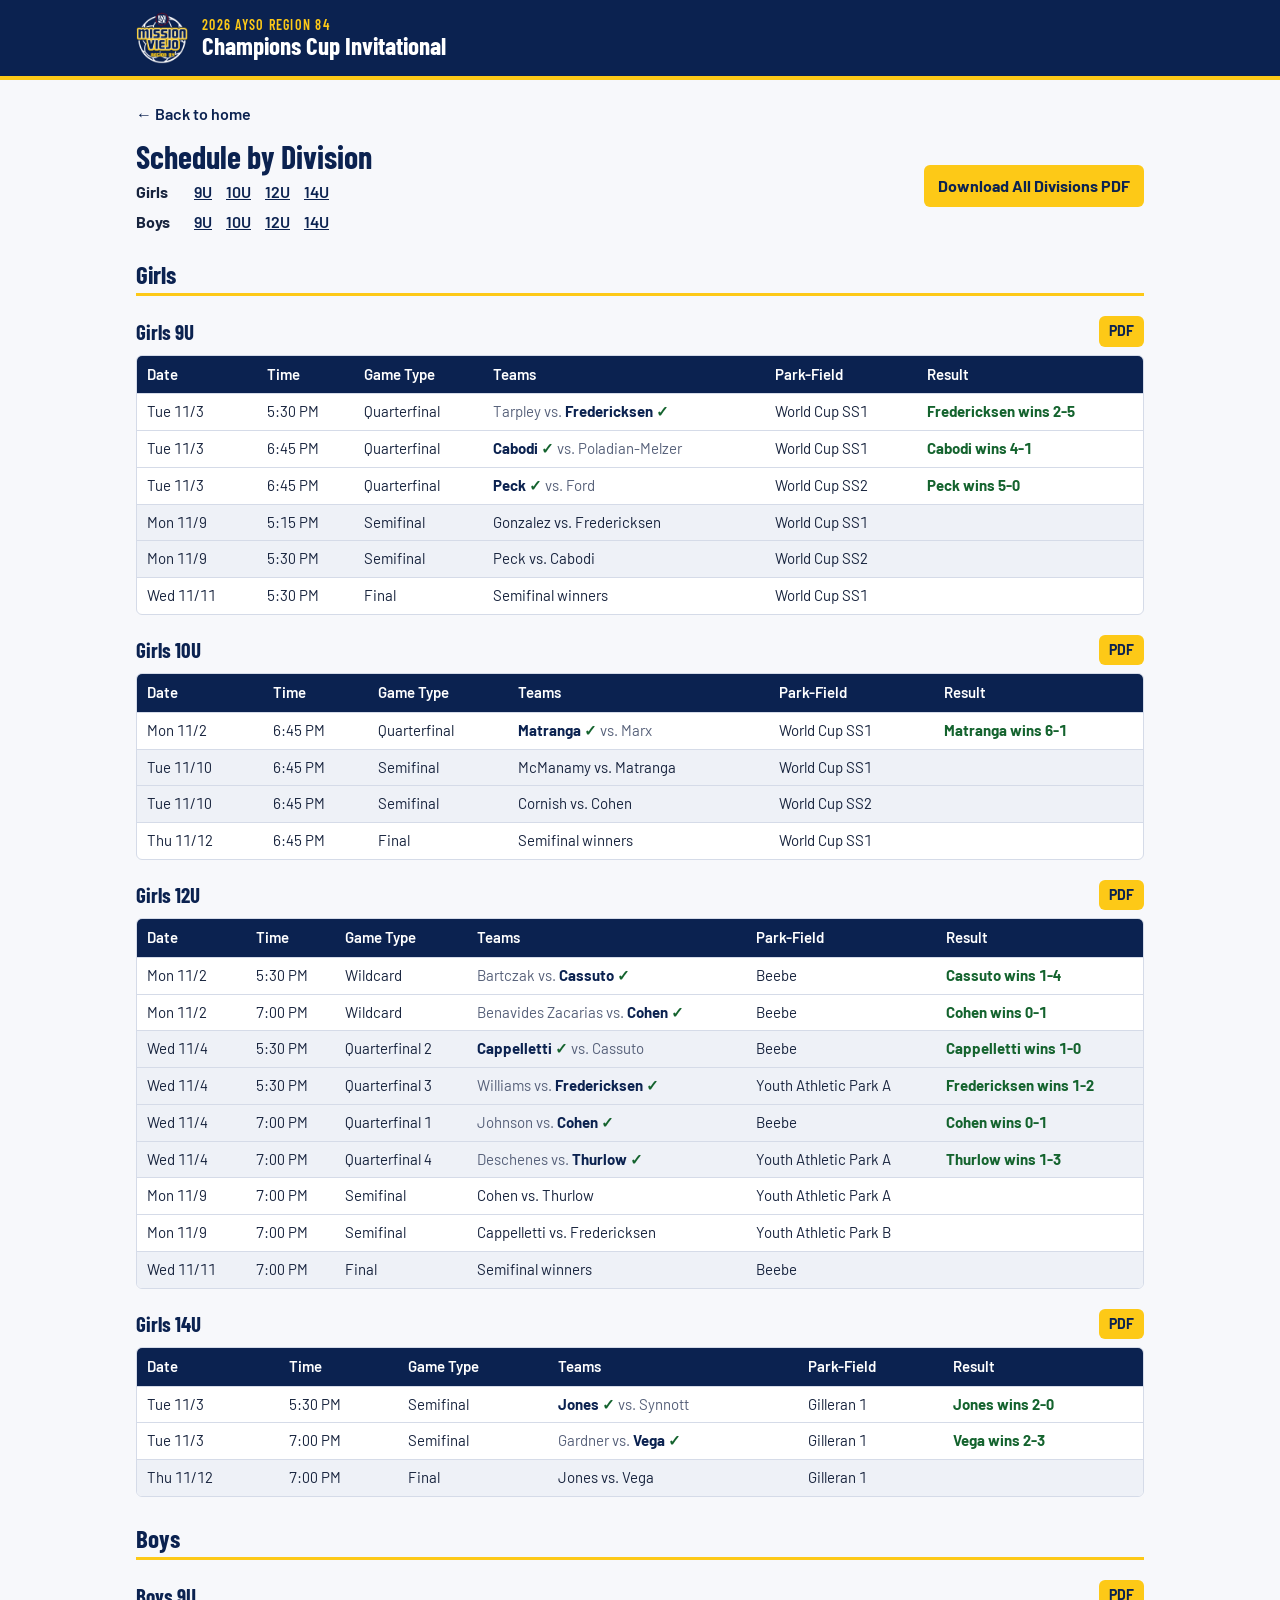
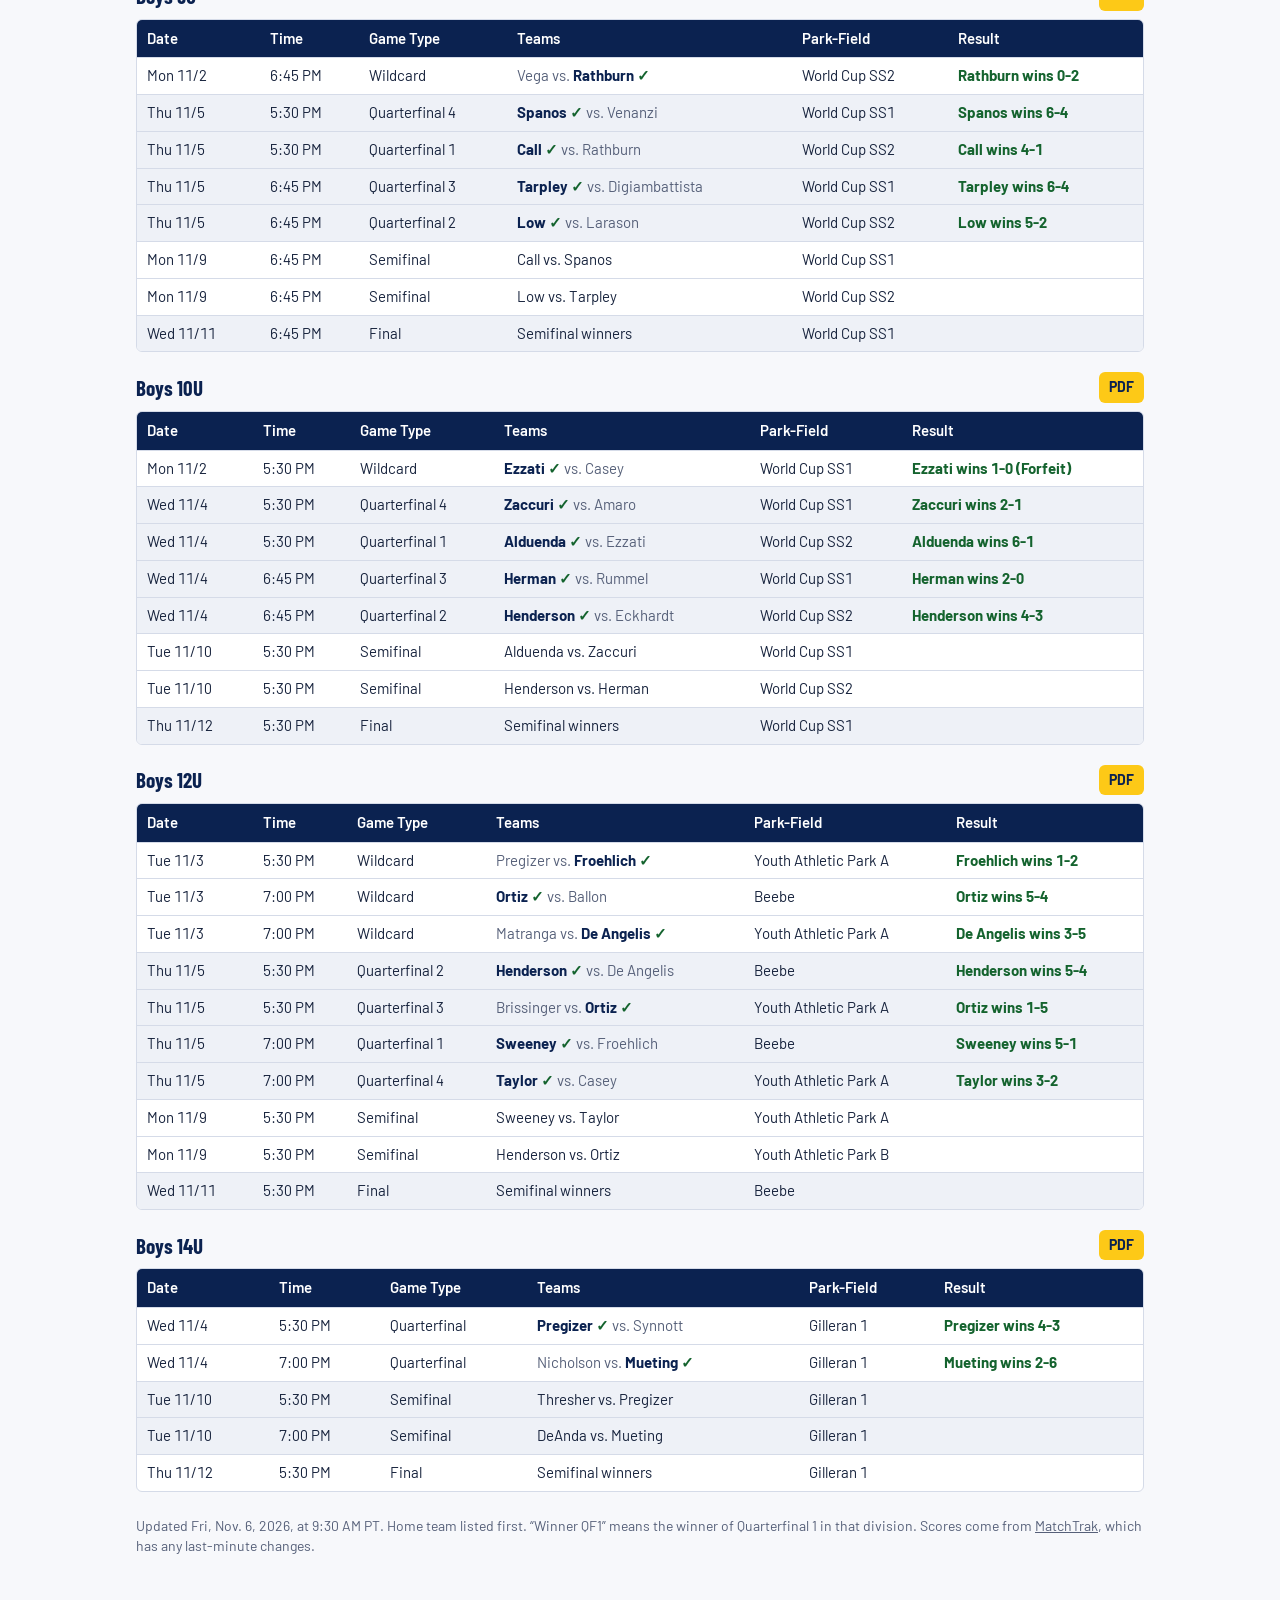
==== commit 5924733c: "Add BU09 and BU12 quarterfinal scores; fill semifinal matchups Co-Authored-By: Claude Opus 5.5 <nore" ====
--- a/divisions.html
+++ b/divisions.html
@@ -5,27 +5,27 @@
 <link rel="icon" href="assets/logo-64.png">
 <link rel="preconnect" href="https://fonts.googleapis.com">
 <link rel="stylesheet" href="https://fonts.googleapis.com/css2?family=Barlow+Condensed:wght@600;700&family=Barlow:wght@400;600;700&display=swap">
-<link rel="stylesheet" href="assets/site.css?v=11050717">
+<link rel="stylesheet" href="assets/site.css?v=11060930">
 </head><body>
 <header class="top"><div class="wrap"><img src="assets/logo-256.png" alt="AYSO Region 84 Mission Viejo logo">
 <div class="brand"><div class="yr">2026 AYSO Region 84</div><div class="nm">Champions Cup Invitational</div></div></div></header>
 <main class="wrap">
 <a class="back" href="index.html">&larr; Back to home</a>
 <div class="bar"><div><h1>Schedule by Division</h1><div class="jump"><b>Girls</b><a href="#gu09">9U</a><a href="#gu10">10U</a><a href="#gu12">12U</a><a href="#gu14">14U</a></div><div class="jump"><b>Boys</b><a href="#bu09">9U</a><a href="#bu10">10U</a><a href="#bu12">12U</a><a href="#bu14">14U</a></div></div>
-<a class="btn" href="pdf/2026-champions-cup-all-divisions.pdf?v=11050717" download>Download All Divisions PDF</a></div>
-<section class="group"><h2>Girls</h2><div class="dv" id="gu09"><div class="dvh"><h3>Girls 9U</h3><a class="btn sm" href="pdf/2026-champions-cup-g9u.pdf?v=11050717" download>PDF</a></div><div class="tw"><table><thead><tr><th>Date</th><th>Time</th><th>Game Type</th><th>Teams</th><th>Park-Field</th><th>Result</th></tr></thead><tbody>
+<a class="btn" href="pdf/2026-champions-cup-all-divisions.pdf?v=11060930" download>Download All Divisions PDF</a></div>
+<section class="group"><h2>Girls</h2><div class="dv" id="gu09"><div class="dvh"><h3>Girls 9U</h3><a class="btn sm" href="pdf/2026-champions-cup-g9u.pdf?v=11060930" download>PDF</a></div><div class="tw"><table><thead><tr><th>Date</th><th>Time</th><th>Game Type</th><th>Teams</th><th>Park-Field</th><th>Result</th></tr></thead><tbody>
 <tr><td class="nw when">Tue 11/3</td><td class="nw when">5:30 PM</td><td class="gt">Quarterfinal</td><td class="tm"><span class="lose">Tarpley</span> <span class="lose">vs.</span> <span class="win">Fredericksen</span></td><td data-l="Field">World Cup SS1</td><td class="r">Fredericksen wins 2-5</td></tr>
 <tr><td class="nw when">Tue 11/3</td><td class="nw when">6:45 PM</td><td class="gt">Quarterfinal</td><td class="tm"><span class="win">Cabodi</span> <span class="lose">vs.</span> <span class="lose">Poladian-Melzer</span></td><td data-l="Field">World Cup SS1</td><td class="r">Cabodi wins 4-1</td></tr>
 <tr><td class="nw when">Tue 11/3</td><td class="nw when">6:45 PM</td><td class="gt">Quarterfinal</td><td class="tm"><span class="win">Peck</span> <span class="lose">vs.</span> <span class="lose">Ford</span></td><td data-l="Field">World Cup SS2</td><td class="r">Peck wins 5-0</td></tr>
 <tr class=alt><td class="nw when">Mon 11/9</td><td class="nw when">5:15 PM</td><td class="gt">Semifinal</td><td class="tm">Gonzalez vs. Fredericksen</td><td data-l="Field">World Cup SS1</td><td class="r"></td></tr>
 <tr class=alt><td class="nw when">Mon 11/9</td><td class="nw when">5:30 PM</td><td class="gt">Semifinal</td><td class="tm">Peck vs. Cabodi</td><td data-l="Field">World Cup SS2</td><td class="r"></td></tr>
 <tr><td class="nw when">Wed 11/11</td><td class="nw when">5:30 PM</td><td class="gt">Final</td><td class="tm">Semifinal winners</td><td data-l="Field">World Cup SS1</td><td class="r"></td></tr>
-</tbody></table></div></div><div class="dv" id="gu10"><div class="dvh"><h3>Girls 10U</h3><a class="btn sm" href="pdf/2026-champions-cup-g10u.pdf?v=11050717" download>PDF</a></div><div class="tw"><table><thead><tr><th>Date</th><th>Time</th><th>Game Type</th><th>Teams</th><th>Park-Field</th><th>Result</th></tr></thead><tbody>
+</tbody></table></div></div><div class="dv" id="gu10"><div class="dvh"><h3>Girls 10U</h3><a class="btn sm" href="pdf/2026-champions-cup-g10u.pdf?v=11060930" download>PDF</a></div><div class="tw"><table><thead><tr><th>Date</th><th>Time</th><th>Game Type</th><th>Teams</th><th>Park-Field</th><th>Result</th></tr></thead><tbody>
 <tr><td class="nw when">Mon 11/2</td><td class="nw when">6:45 PM</td><td class="gt">Quarterfinal</td><td class="tm"><span class="win">Matranga</span> <span class="lose">vs.</span> <span class="lose">Marx</span></td><td data-l="Field">World Cup SS1</td><td class="r">Matranga wins 6-1</td></tr>
 <tr class=alt><td class="nw when">Tue 11/10</td><td class="nw when">6:45 PM</td><td class="gt">Semifinal</td><td class="tm">McManamy vs. Matranga</td><td data-l="Field">World Cup SS1</td><td class="r"></td></tr>
 <tr class=alt><td class="nw when">Tue 11/10</td><td class="nw when">6:45 PM</td><td class="gt">Semifinal</td><td class="tm">Cornish vs. Cohen</td><td data-l="Field">World Cup SS2</td><td class="r"></td></tr>
 <tr><td class="nw when">Thu 11/12</td><td class="nw when">6:45 PM</td><td class="gt">Final</td><td class="tm">Semifinal winners</td><td data-l="Field">World Cup SS1</td><td class="r"></td></tr>
-</tbody></table></div></div><div class="dv" id="gu12"><div class="dvh"><h3>Girls 12U</h3><a class="btn sm" href="pdf/2026-champions-cup-g12u.pdf?v=11050717" download>PDF</a></div><div class="tw"><table><thead><tr><th>Date</th><th>Time</th><th>Game Type</th><th>Teams</th><th>Park-Field</th><th>Result</th></tr></thead><tbody>
+</tbody></table></div></div><div class="dv" id="gu12"><div class="dvh"><h3>Girls 12U</h3><a class="btn sm" href="pdf/2026-champions-cup-g12u.pdf?v=11060930" download>PDF</a></div><div class="tw"><table><thead><tr><th>Date</th><th>Time</th><th>Game Type</th><th>Teams</th><th>Park-Field</th><th>Result</th></tr></thead><tbody>
 <tr><td class="nw when">Mon 11/2</td><td class="nw when">5:30 PM</td><td class="gt">Wildcard</td><td class="tm"><span class="lose">Bartczak</span> <span class="lose">vs.</span> <span class="win">Cassuto</span></td><td data-l="Field">Beebe</td><td class="r">Cassuto wins 1-4</td></tr>
 <tr><td class="nw when">Mon 11/2</td><td class="nw when">7:00 PM</td><td class="gt">Wildcard</td><td class="tm"><span class="lose">Benavides Zacarias</span> <span class="lose">vs.</span> <span class="win">Cohen</span></td><td data-l="Field">Beebe</td><td class="r">Cohen wins 0-1</td></tr>
 <tr class=alt><td class="nw when">Wed 11/4</td><td class="nw when">5:30 PM</td><td class="gt">Quarterfinal 2</td><td class="tm"><span class="win">Cappelletti</span> <span class="lose">vs.</span> <span class="lose">Cassuto</span></td><td data-l="Field">Beebe</td><td class="r">Cappelletti wins 1-0</td></tr>
@@ -35,20 +35,20 @@
 <tr><td class="nw when">Mon 11/9</td><td class="nw when">7:00 PM</td><td class="gt">Semifinal</td><td class="tm">Cohen vs. Thurlow</td><td data-l="Field">Youth Athletic Park A</td><td class="r"></td></tr>
 <tr><td class="nw when">Mon 11/9</td><td class="nw when">7:00 PM</td><td class="gt">Semifinal</td><td class="tm">Cappelletti vs. Fredericksen</td><td data-l="Field">Youth Athletic Park B</td><td class="r"></td></tr>
 <tr class=alt><td class="nw when">Wed 11/11</td><td class="nw when">7:00 PM</td><td class="gt">Final</td><td class="tm">Semifinal winners</td><td data-l="Field">Beebe</td><td class="r"></td></tr>
-</tbody></table></div></div><div class="dv" id="gu14"><div class="dvh"><h3>Girls 14U</h3><a class="btn sm" href="pdf/2026-champions-cup-g14u.pdf?v=11050717" download>PDF</a></div><div class="tw"><table><thead><tr><th>Date</th><th>Time</th><th>Game Type</th><th>Teams</th><th>Park-Field</th><th>Result</th></tr></thead><tbody>
+</tbody></table></div></div><div class="dv" id="gu14"><div class="dvh"><h3>Girls 14U</h3><a class="btn sm" href="pdf/2026-champions-cup-g14u.pdf?v=11060930" download>PDF</a></div><div class="tw"><table><thead><tr><th>Date</th><th>Time</th><th>Game Type</th><th>Teams</th><th>Park-Field</th><th>Result</th></tr></thead><tbody>
 <tr><td class="nw when">Tue 11/3</td><td class="nw when">5:30 PM</td><td class="gt">Semifinal</td><td class="tm"><span class="win">Jones</span> <span class="lose">vs.</span> <span class="lose">Synnott</span></td><td data-l="Field">Gilleran 1</td><td class="r">Jones wins 2-0</td></tr>
 <tr><td class="nw when">Tue 11/3</td><td class="nw when">7:00 PM</td><td class="gt">Semifinal</td><td class="tm"><span class="lose">Gardner</span> <span class="lose">vs.</span> <span class="win">Vega</span></td><td data-l="Field">Gilleran 1</td><td class="r">Vega wins 2-3</td></tr>
 <tr class=alt><td class="nw when">Thu 11/12</td><td class="nw when">7:00 PM</td><td class="gt">Final</td><td class="tm">Jones vs. Vega</td><td data-l="Field">Gilleran 1</td><td class="r"></td></tr>
-</tbody></table></div></div></section><section class="group"><h2>Boys</h2><div class="dv" id="bu09"><div class="dvh"><h3>Boys 9U</h3><a class="btn sm" href="pdf/2026-champions-cup-b9u.pdf?v=11050717" download>PDF</a></div><div class="tw"><table><thead><tr><th>Date</th><th>Time</th><th>Game Type</th><th>Teams</th><th>Park-Field</th><th>Result</th></tr></thead><tbody>
+</tbody></table></div></div></section><section class="group"><h2>Boys</h2><div class="dv" id="bu09"><div class="dvh"><h3>Boys 9U</h3><a class="btn sm" href="pdf/2026-champions-cup-b9u.pdf?v=11060930" download>PDF</a></div><div class="tw"><table><thead><tr><th>Date</th><th>Time</th><th>Game Type</th><th>Teams</th><th>Park-Field</th><th>Result</th></tr></thead><tbody>
 <tr><td class="nw when">Mon 11/2</td><td class="nw when">6:45 PM</td><td class="gt">Wildcard</td><td class="tm"><span class="lose">Vega</span> <span class="lose">vs.</span> <span class="win">Rathburn</span></td><td data-l="Field">World Cup SS2</td><td class="r">Rathburn wins 0-2</td></tr>
-<tr class=alt><td class="nw when">Thu 11/5</td><td class="nw when">5:30 PM</td><td class="gt">Quarterfinal 4</td><td class="tm">Spanos vs. Venanzi</td><td data-l="Field">World Cup SS1</td><td class="r"></td></tr>
-<tr class=alt><td class="nw when">Thu 11/5</td><td class="nw when">5:30 PM</td><td class="gt">Quarterfinal 1</td><td class="tm">Call vs. Rathburn</td><td data-l="Field">World Cup SS2</td><td class="r"></td></tr>
-<tr class=alt><td class="nw when">Thu 11/5</td><td class="nw when">6:45 PM</td><td class="gt">Quarterfinal 3</td><td class="tm">Tarpley vs. Digiambattista</td><td data-l="Field">World Cup SS1</td><td class="r"></td></tr>
-<tr class=alt><td class="nw when">Thu 11/5</td><td class="nw when">6:45 PM</td><td class="gt">Quarterfinal 2</td><td class="tm">Low vs. Larason</td><td data-l="Field">World Cup SS2</td><td class="r"></td></tr>
-<tr><td class="nw when">Mon 11/9</td><td class="nw when">6:45 PM</td><td class="gt">Semifinal</td><td class="tm">Winner QF1 vs. Winner QF4</td><td data-l="Field">World Cup SS1</td><td class="r"></td></tr>
-<tr><td class="nw when">Mon 11/9</td><td class="nw when">6:45 PM</td><td class="gt">Semifinal</td><td class="tm">Winner QF2 vs. Winner QF3</td><td data-l="Field">World Cup SS2</td><td class="r"></td></tr>
+<tr class=alt><td class="nw when">Thu 11/5</td><td class="nw when">5:30 PM</td><td class="gt">Quarterfinal 4</td><td class="tm"><span class="win">Spanos</span> <span class="lose">vs.</span> <span class="lose">Venanzi</span></td><td data-l="Field">World Cup SS1</td><td class="r">Spanos wins 6-4</td></tr>
+<tr class=alt><td class="nw when">Thu 11/5</td><td class="nw when">5:30 PM</td><td class="gt">Quarterfinal 1</td><td class="tm"><span class="win">Call</span> <span class="lose">vs.</span> <span class="lose">Rathburn</span></td><td data-l="Field">World Cup SS2</td><td class="r">Call wins 4-1</td></tr>
+<tr class=alt><td class="nw when">Thu 11/5</td><td class="nw when">6:45 PM</td><td class="gt">Quarterfinal 3</td><td class="tm"><span class="win">Tarpley</span> <span class="lose">vs.</span> <span class="lose">Digiambattista</span></td><td data-l="Field">World Cup SS1</td><td class="r">Tarpley wins 6-4</td></tr>
+<tr class=alt><td class="nw when">Thu 11/5</td><td class="nw when">6:45 PM</td><td class="gt">Quarterfinal 2</td><td class="tm"><span class="win">Low</span> <span class="lose">vs.</span> <span class="lose">Larason</span></td><td data-l="Field">World Cup SS2</td><td class="r">Low wins 5-2</td></tr>
+<tr><td class="nw when">Mon 11/9</td><td class="nw when">6:45 PM</td><td class="gt">Semifinal</td><td class="tm">Call vs. Spanos</td><td data-l="Field">World Cup SS1</td><td class="r"></td></tr>
+<tr><td class="nw when">Mon 11/9</td><td class="nw when">6:45 PM</td><td class="gt">Semifinal</td><td class="tm">Low vs. Tarpley</td><td data-l="Field">World Cup SS2</td><td class="r"></td></tr>
 <tr class=alt><td class="nw when">Wed 11/11</td><td class="nw when">6:45 PM</td><td class="gt">Final</td><td class="tm">Semifinal winners</td><td data-l="Field">World Cup SS1</td><td class="r"></td></tr>
-</tbody></table></div></div><div class="dv" id="bu10"><div class="dvh"><h3>Boys 10U</h3><a class="btn sm" href="pdf/2026-champions-cup-b10u.pdf?v=11050717" download>PDF</a></div><div class="tw"><table><thead><tr><th>Date</th><th>Time</th><th>Game Type</th><th>Teams</th><th>Park-Field</th><th>Result</th></tr></thead><tbody>
+</tbody></table></div></div><div class="dv" id="bu10"><div class="dvh"><h3>Boys 10U</h3><a class="btn sm" href="pdf/2026-champions-cup-b10u.pdf?v=11060930" download>PDF</a></div><div class="tw"><table><thead><tr><th>Date</th><th>Time</th><th>Game Type</th><th>Teams</th><th>Park-Field</th><th>Result</th></tr></thead><tbody>
 <tr><td class="nw when">Mon 11/2</td><td class="nw when">5:30 PM</td><td class="gt">Wildcard</td><td class="tm"><span class="win">Ezzati</span> <span class="lose">vs.</span> <span class="lose">Casey</span></td><td data-l="Field">World Cup SS1</td><td class="r">Ezzati wins 1-0 (Forfeit)</td></tr>
 <tr class=alt><td class="nw when">Wed 11/4</td><td class="nw when">5:30 PM</td><td class="gt">Quarterfinal 4</td><td class="tm"><span class="win">Zaccuri</span> <span class="lose">vs.</span> <span class="lose">Amaro</span></td><td data-l="Field">World Cup SS1</td><td class="r">Zaccuri wins 2-1</td></tr>
 <tr class=alt><td class="nw when">Wed 11/4</td><td class="nw when">5:30 PM</td><td class="gt">Quarterfinal 1</td><td class="tm"><span class="win">Alduenda</span> <span class="lose">vs.</span> <span class="lose">Ezzati</span></td><td data-l="Field">World Cup SS2</td><td class="r">Alduenda wins 6-1</td></tr>
@@ -57,23 +57,23 @@
 <tr><td class="nw when">Tue 11/10</td><td class="nw when">5:30 PM</td><td class="gt">Semifinal</td><td class="tm">Alduenda vs. Zaccuri</td><td data-l="Field">World Cup SS1</td><td class="r"></td></tr>
 <tr><td class="nw when">Tue 11/10</td><td class="nw when">5:30 PM</td><td class="gt">Semifinal</td><td class="tm">Henderson vs. Herman</td><td data-l="Field">World Cup SS2</td><td class="r"></td></tr>
 <tr class=alt><td class="nw when">Thu 11/12</td><td class="nw when">5:30 PM</td><td class="gt">Final</td><td class="tm">Semifinal winners</td><td data-l="Field">World Cup SS1</td><td class="r"></td></tr>
-</tbody></table></div></div><div class="dv" id="bu12"><div class="dvh"><h3>Boys 12U</h3><a class="btn sm" href="pdf/2026-champions-cup-b12u.pdf?v=11050717" download>PDF</a></div><div class="tw"><table><thead><tr><th>Date</th><th>Time</th><th>Game Type</th><th>Teams</th><th>Park-Field</th><th>Result</th></tr></thead><tbody>
+</tbody></table></div></div><div class="dv" id="bu12"><div class="dvh"><h3>Boys 12U</h3><a class="btn sm" href="pdf/2026-champions-cup-b12u.pdf?v=11060930" download>PDF</a></div><div class="tw"><table><thead><tr><th>Date</th><th>Time</th><th>Game Type</th><th>Teams</th><th>Park-Field</th><th>Result</th></tr></thead><tbody>
 <tr><td class="nw when">Tue 11/3</td><td class="nw when">5:30 PM</td><td class="gt">Wildcard</td><td class="tm"><span class="lose">Pregizer</span> <span class="lose">vs.</span> <span class="win">Froehlich</span></td><td data-l="Field">Youth Athletic Park A</td><td class="r">Froehlich wins 1-2</td></tr>
 <tr><td class="nw when">Tue 11/3</td><td class="nw when">7:00 PM</td><td class="gt">Wildcard</td><td class="tm"><span class="win">Ortiz</span> <span class="lose">vs.</span> <span class="lose">Ballon</span></td><td data-l="Field">Beebe</td><td class="r">Ortiz wins 5-4</td></tr>
 <tr><td class="nw when">Tue 11/3</td><td class="nw when">7:00 PM</td><td class="gt">Wildcard</td><td class="tm"><span class="lose">Matranga</span> <span class="lose">vs.</span> <span class="win">De Angelis</span></td><td data-l="Field">Youth Athletic Park A</td><td class="r">De Angelis wins 3-5</td></tr>
-<tr class=alt><td class="nw when">Thu 11/5</td><td class="nw when">5:30 PM</td><td class="gt">Quarterfinal 2</td><td class="tm">Henderson vs. De Angelis</td><td data-l="Field">Beebe</td><td class="r"></td></tr>
-<tr class=alt><td class="nw when">Thu 11/5</td><td class="nw when">5:30 PM</td><td class="gt">Quarterfinal 3</td><td class="tm">Brissinger vs. Ortiz</td><td data-l="Field">Youth Athletic Park A</td><td class="r"></td></tr>
-<tr class=alt><td class="nw when">Thu 11/5</td><td class="nw when">7:00 PM</td><td class="gt">Quarterfinal 1</td><td class="tm">Sweeney vs. Froehlich</td><td data-l="Field">Beebe</td><td class="r"></td></tr>
-<tr class=alt><td class="nw when">Thu 11/5</td><td class="nw when">7:00 PM</td><td class="gt">Quarterfinal 4</td><td class="tm">Taylor vs. Casey</td><td data-l="Field">Youth Athletic Park A</td><td class="r"></td></tr>
-<tr><td class="nw when">Mon 11/9</td><td class="nw when">5:30 PM</td><td class="gt">Semifinal</td><td class="tm">Winner QF1 vs. Winner QF4</td><td data-l="Field">Youth Athletic Park A</td><td class="r"></td></tr>
-<tr><td class="nw when">Mon 11/9</td><td class="nw when">5:30 PM</td><td class="gt">Semifinal</td><td class="tm">Winner QF2 vs. Winner QF3</td><td data-l="Field">Youth Athletic Park B</td><td class="r"></td></tr>
+<tr class=alt><td class="nw when">Thu 11/5</td><td class="nw when">5:30 PM</td><td class="gt">Quarterfinal 2</td><td class="tm"><span class="win">Henderson</span> <span class="lose">vs.</span> <span class="lose">De Angelis</span></td><td data-l="Field">Beebe</td><td class="r">Henderson wins 5-4</td></tr>
+<tr class=alt><td class="nw when">Thu 11/5</td><td class="nw when">5:30 PM</td><td class="gt">Quarterfinal 3</td><td class="tm"><span class="lose">Brissinger</span> <span class="lose">vs.</span> <span class="win">Ortiz</span></td><td data-l="Field">Youth Athletic Park A</td><td class="r">Ortiz wins 1-5</td></tr>
+<tr class=alt><td class="nw when">Thu 11/5</td><td class="nw when">7:00 PM</td><td class="gt">Quarterfinal 1</td><td class="tm"><span class="win">Sweeney</span> <span class="lose">vs.</span> <span class="lose">Froehlich</span></td><td data-l="Field">Beebe</td><td class="r">Sweeney wins 5-1</td></tr>
+<tr class=alt><td class="nw when">Thu 11/5</td><td class="nw when">7:00 PM</td><td class="gt">Quarterfinal 4</td><td class="tm"><span class="win">Taylor</span> <span class="lose">vs.</span> <span class="lose">Casey</span></td><td data-l="Field">Youth Athletic Park A</td><td class="r">Taylor wins 3-2</td></tr>
+<tr><td class="nw when">Mon 11/9</td><td class="nw when">5:30 PM</td><td class="gt">Semifinal</td><td class="tm">Sweeney vs. Taylor</td><td data-l="Field">Youth Athletic Park A</td><td class="r"></td></tr>
+<tr><td class="nw when">Mon 11/9</td><td class="nw when">5:30 PM</td><td class="gt">Semifinal</td><td class="tm">Henderson vs. Ortiz</td><td data-l="Field">Youth Athletic Park B</td><td class="r"></td></tr>
 <tr class=alt><td class="nw when">Wed 11/11</td><td class="nw when">5:30 PM</td><td class="gt">Final</td><td class="tm">Semifinal winners</td><td data-l="Field">Beebe</td><td class="r"></td></tr>
-</tbody></table></div></div><div class="dv" id="bu14"><div class="dvh"><h3>Boys 14U</h3><a class="btn sm" href="pdf/2026-champions-cup-b14u.pdf?v=11050717" download>PDF</a></div><div class="tw"><table><thead><tr><th>Date</th><th>Time</th><th>Game Type</th><th>Teams</th><th>Park-Field</th><th>Result</th></tr></thead><tbody>
+</tbody></table></div></div><div class="dv" id="bu14"><div class="dvh"><h3>Boys 14U</h3><a class="btn sm" href="pdf/2026-champions-cup-b14u.pdf?v=11060930" download>PDF</a></div><div class="tw"><table><thead><tr><th>Date</th><th>Time</th><th>Game Type</th><th>Teams</th><th>Park-Field</th><th>Result</th></tr></thead><tbody>
 <tr><td class="nw when">Wed 11/4</td><td class="nw when">5:30 PM</td><td class="gt">Quarterfinal</td><td class="tm"><span class="win">Pregizer</span> <span class="lose">vs.</span> <span class="lose">Synnott</span></td><td data-l="Field">Gilleran 1</td><td class="r">Pregizer wins 4-3</td></tr>
 <tr><td class="nw when">Wed 11/4</td><td class="nw when">7:00 PM</td><td class="gt">Quarterfinal</td><td class="tm"><span class="lose">Nicholson</span> <span class="lose">vs.</span> <span class="win">Mueting</span></td><td data-l="Field">Gilleran 1</td><td class="r">Mueting wins 2-6</td></tr>
 <tr class=alt><td class="nw when">Tue 11/10</td><td class="nw when">5:30 PM</td><td class="gt">Semifinal</td><td class="tm">Thresher vs. Pregizer</td><td data-l="Field">Gilleran 1</td><td class="r"></td></tr>
 <tr class=alt><td class="nw when">Tue 11/10</td><td class="nw when">7:00 PM</td><td class="gt">Semifinal</td><td class="tm">DeAnda vs. Mueting</td><td data-l="Field">Gilleran 1</td><td class="r"></td></tr>
 <tr><td class="nw when">Thu 11/12</td><td class="nw when">5:30 PM</td><td class="gt">Final</td><td class="tm">Semifinal winners</td><td data-l="Field">Gilleran 1</td><td class="r"></td></tr>
 </tbody></table></div></div></section>
-<p class="foot">Updated Thu, Nov. 5, 2026, at 7:17 AM PT.  Home team listed first.  &ldquo;Winner QF1&rdquo; means the winner of Quarterfinal 1 in that division.  Scores come from <a href="https://s11l84-26-fall.matchtrak.com/11/main.nsf/schedule-regiongames-t-by-div?OpenView&amp;Start=1&amp;Count=200&amp;ExpandView&amp;RestrictToCategory=R84">MatchTrak</a>, which has any last-minute changes.</p>
+<p class="foot">Updated Fri, Nov. 6, 2026, at 9:30 AM PT.  Home team listed first.  &ldquo;Winner QF1&rdquo; means the winner of Quarterfinal 1 in that division.  Scores come from <a href="https://s11l84-26-fall.matchtrak.com/11/main.nsf/schedule-regiongames-t-by-div?OpenView&amp;Start=1&amp;Count=200&amp;ExpandView&amp;RestrictToCategory=R84">MatchTrak</a>, which has any last-minute changes.</p>
 </main></body></html>
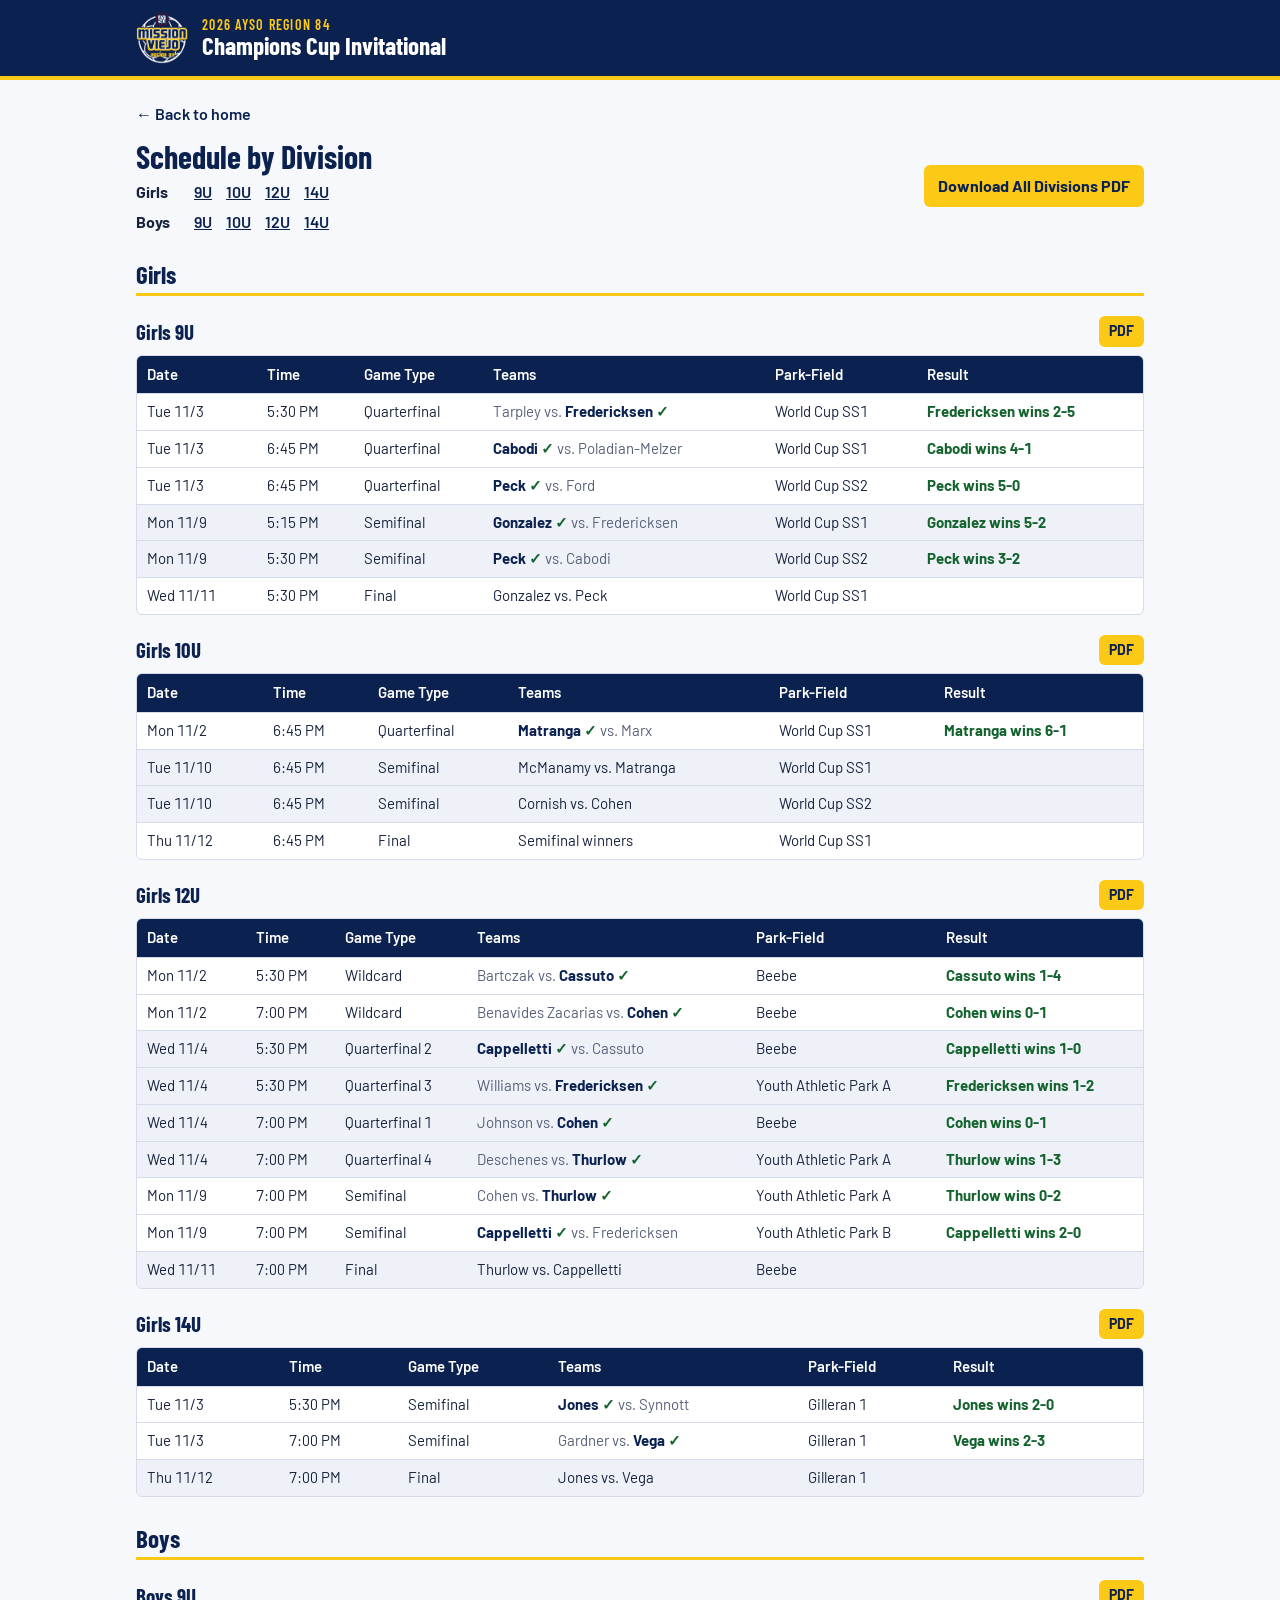
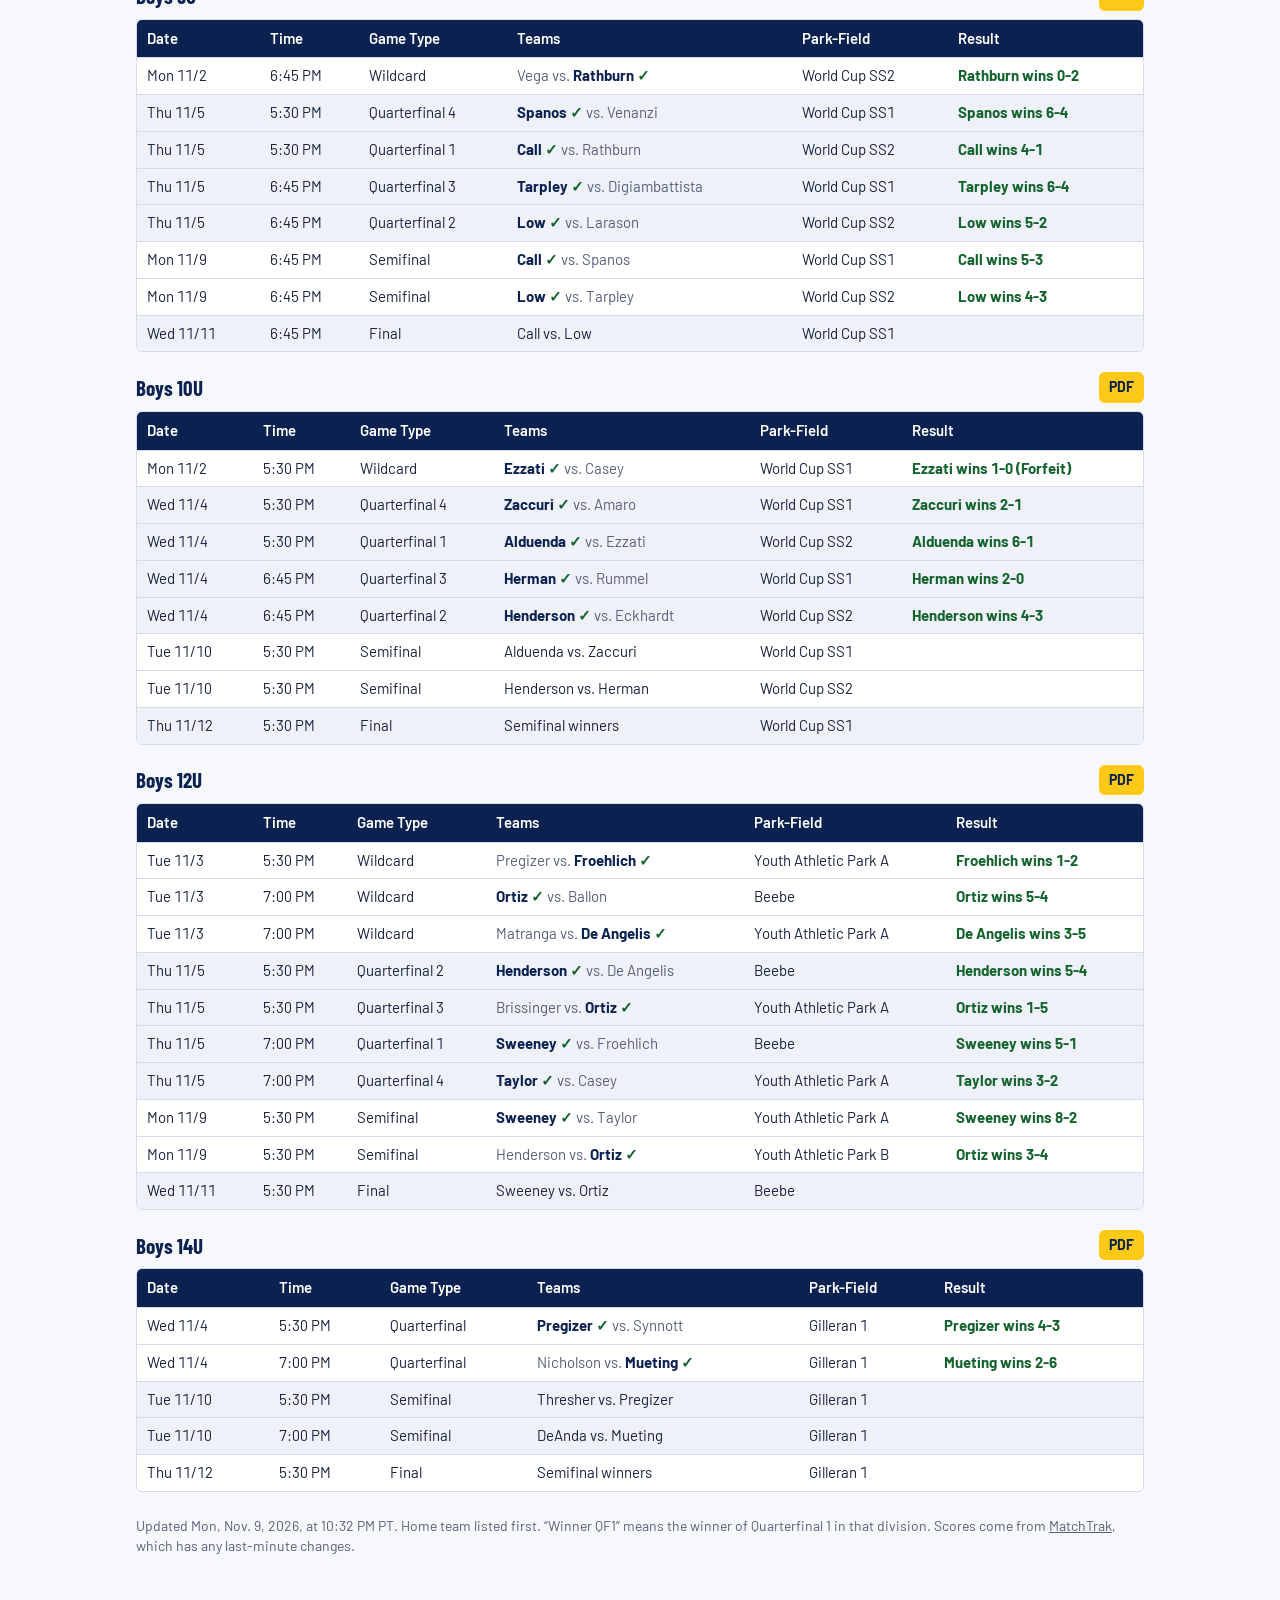
==== commit 7c85a8a9: "Add BU09, BU12, GU09, GU12 semifinal scores; fill final matchups Co-Authored-By: Claude Opus 5.5 <no" ====
--- a/divisions.html
+++ b/divisions.html
@@ -5,50 +5,50 @@
 <link rel="icon" href="assets/logo-64.png">
 <link rel="preconnect" href="https://fonts.googleapis.com">
 <link rel="stylesheet" href="https://fonts.googleapis.com/css2?family=Barlow+Condensed:wght@600;700&family=Barlow:wght@400;600;700&display=swap">
-<link rel="stylesheet" href="assets/site.css?v=11060930">
+<link rel="stylesheet" href="assets/site.css?v=11092232">
 </head><body>
 <header class="top"><div class="wrap"><img src="assets/logo-256.png" alt="AYSO Region 84 Mission Viejo logo">
 <div class="brand"><div class="yr">2026 AYSO Region 84</div><div class="nm">Champions Cup Invitational</div></div></div></header>
 <main class="wrap">
 <a class="back" href="index.html">&larr; Back to home</a>
 <div class="bar"><div><h1>Schedule by Division</h1><div class="jump"><b>Girls</b><a href="#gu09">9U</a><a href="#gu10">10U</a><a href="#gu12">12U</a><a href="#gu14">14U</a></div><div class="jump"><b>Boys</b><a href="#bu09">9U</a><a href="#bu10">10U</a><a href="#bu12">12U</a><a href="#bu14">14U</a></div></div>
-<a class="btn" href="pdf/2026-champions-cup-all-divisions.pdf?v=11060930" download>Download All Divisions PDF</a></div>
-<section class="group"><h2>Girls</h2><div class="dv" id="gu09"><div class="dvh"><h3>Girls 9U</h3><a class="btn sm" href="pdf/2026-champions-cup-g9u.pdf?v=11060930" download>PDF</a></div><div class="tw"><table><thead><tr><th>Date</th><th>Time</th><th>Game Type</th><th>Teams</th><th>Park-Field</th><th>Result</th></tr></thead><tbody>
+<a class="btn" href="pdf/2026-champions-cup-all-divisions.pdf?v=11092232" download>Download All Divisions PDF</a></div>
+<section class="group"><h2>Girls</h2><div class="dv" id="gu09"><div class="dvh"><h3>Girls 9U</h3><a class="btn sm" href="pdf/2026-champions-cup-g9u.pdf?v=11092232" download>PDF</a></div><div class="tw"><table><thead><tr><th>Date</th><th>Time</th><th>Game Type</th><th>Teams</th><th>Park-Field</th><th>Result</th></tr></thead><tbody>
 <tr><td class="nw when">Tue 11/3</td><td class="nw when">5:30 PM</td><td class="gt">Quarterfinal</td><td class="tm"><span class="lose">Tarpley</span> <span class="lose">vs.</span> <span class="win">Fredericksen</span></td><td data-l="Field">World Cup SS1</td><td class="r">Fredericksen wins 2-5</td></tr>
 <tr><td class="nw when">Tue 11/3</td><td class="nw when">6:45 PM</td><td class="gt">Quarterfinal</td><td class="tm"><span class="win">Cabodi</span> <span class="lose">vs.</span> <span class="lose">Poladian-Melzer</span></td><td data-l="Field">World Cup SS1</td><td class="r">Cabodi wins 4-1</td></tr>
 <tr><td class="nw when">Tue 11/3</td><td class="nw when">6:45 PM</td><td class="gt">Quarterfinal</td><td class="tm"><span class="win">Peck</span> <span class="lose">vs.</span> <span class="lose">Ford</span></td><td data-l="Field">World Cup SS2</td><td class="r">Peck wins 5-0</td></tr>
-<tr class=alt><td class="nw when">Mon 11/9</td><td class="nw when">5:15 PM</td><td class="gt">Semifinal</td><td class="tm">Gonzalez vs. Fredericksen</td><td data-l="Field">World Cup SS1</td><td class="r"></td></tr>
-<tr class=alt><td class="nw when">Mon 11/9</td><td class="nw when">5:30 PM</td><td class="gt">Semifinal</td><td class="tm">Peck vs. Cabodi</td><td data-l="Field">World Cup SS2</td><td class="r"></td></tr>
-<tr><td class="nw when">Wed 11/11</td><td class="nw when">5:30 PM</td><td class="gt">Final</td><td class="tm">Semifinal winners</td><td data-l="Field">World Cup SS1</td><td class="r"></td></tr>
-</tbody></table></div></div><div class="dv" id="gu10"><div class="dvh"><h3>Girls 10U</h3><a class="btn sm" href="pdf/2026-champions-cup-g10u.pdf?v=11060930" download>PDF</a></div><div class="tw"><table><thead><tr><th>Date</th><th>Time</th><th>Game Type</th><th>Teams</th><th>Park-Field</th><th>Result</th></tr></thead><tbody>
+<tr class=alt><td class="nw when">Mon 11/9</td><td class="nw when">5:15 PM</td><td class="gt">Semifinal</td><td class="tm"><span class="win">Gonzalez</span> <span class="lose">vs.</span> <span class="lose">Fredericksen</span></td><td data-l="Field">World Cup SS1</td><td class="r">Gonzalez wins 5-2</td></tr>
+<tr class=alt><td class="nw when">Mon 11/9</td><td class="nw when">5:30 PM</td><td class="gt">Semifinal</td><td class="tm"><span class="win">Peck</span> <span class="lose">vs.</span> <span class="lose">Cabodi</span></td><td data-l="Field">World Cup SS2</td><td class="r">Peck wins 3-2</td></tr>
+<tr><td class="nw when">Wed 11/11</td><td class="nw when">5:30 PM</td><td class="gt">Final</td><td class="tm">Gonzalez vs. Peck</td><td data-l="Field">World Cup SS1</td><td class="r"></td></tr>
+</tbody></table></div></div><div class="dv" id="gu10"><div class="dvh"><h3>Girls 10U</h3><a class="btn sm" href="pdf/2026-champions-cup-g10u.pdf?v=11092232" download>PDF</a></div><div class="tw"><table><thead><tr><th>Date</th><th>Time</th><th>Game Type</th><th>Teams</th><th>Park-Field</th><th>Result</th></tr></thead><tbody>
 <tr><td class="nw when">Mon 11/2</td><td class="nw when">6:45 PM</td><td class="gt">Quarterfinal</td><td class="tm"><span class="win">Matranga</span> <span class="lose">vs.</span> <span class="lose">Marx</span></td><td data-l="Field">World Cup SS1</td><td class="r">Matranga wins 6-1</td></tr>
 <tr class=alt><td class="nw when">Tue 11/10</td><td class="nw when">6:45 PM</td><td class="gt">Semifinal</td><td class="tm">McManamy vs. Matranga</td><td data-l="Field">World Cup SS1</td><td class="r"></td></tr>
 <tr class=alt><td class="nw when">Tue 11/10</td><td class="nw when">6:45 PM</td><td class="gt">Semifinal</td><td class="tm">Cornish vs. Cohen</td><td data-l="Field">World Cup SS2</td><td class="r"></td></tr>
 <tr><td class="nw when">Thu 11/12</td><td class="nw when">6:45 PM</td><td class="gt">Final</td><td class="tm">Semifinal winners</td><td data-l="Field">World Cup SS1</td><td class="r"></td></tr>
-</tbody></table></div></div><div class="dv" id="gu12"><div class="dvh"><h3>Girls 12U</h3><a class="btn sm" href="pdf/2026-champions-cup-g12u.pdf?v=11060930" download>PDF</a></div><div class="tw"><table><thead><tr><th>Date</th><th>Time</th><th>Game Type</th><th>Teams</th><th>Park-Field</th><th>Result</th></tr></thead><tbody>
+</tbody></table></div></div><div class="dv" id="gu12"><div class="dvh"><h3>Girls 12U</h3><a class="btn sm" href="pdf/2026-champions-cup-g12u.pdf?v=11092232" download>PDF</a></div><div class="tw"><table><thead><tr><th>Date</th><th>Time</th><th>Game Type</th><th>Teams</th><th>Park-Field</th><th>Result</th></tr></thead><tbody>
 <tr><td class="nw when">Mon 11/2</td><td class="nw when">5:30 PM</td><td class="gt">Wildcard</td><td class="tm"><span class="lose">Bartczak</span> <span class="lose">vs.</span> <span class="win">Cassuto</span></td><td data-l="Field">Beebe</td><td class="r">Cassuto wins 1-4</td></tr>
 <tr><td class="nw when">Mon 11/2</td><td class="nw when">7:00 PM</td><td class="gt">Wildcard</td><td class="tm"><span class="lose">Benavides Zacarias</span> <span class="lose">vs.</span> <span class="win">Cohen</span></td><td data-l="Field">Beebe</td><td class="r">Cohen wins 0-1</td></tr>
 <tr class=alt><td class="nw when">Wed 11/4</td><td class="nw when">5:30 PM</td><td class="gt">Quarterfinal 2</td><td class="tm"><span class="win">Cappelletti</span> <span class="lose">vs.</span> <span class="lose">Cassuto</span></td><td data-l="Field">Beebe</td><td class="r">Cappelletti wins 1-0</td></tr>
 <tr class=alt><td class="nw when">Wed 11/4</td><td class="nw when">5:30 PM</td><td class="gt">Quarterfinal 3</td><td class="tm"><span class="lose">Williams</span> <span class="lose">vs.</span> <span class="win">Fredericksen</span></td><td data-l="Field">Youth Athletic Park A</td><td class="r">Fredericksen wins 1-2</td></tr>
 <tr class=alt><td class="nw when">Wed 11/4</td><td class="nw when">7:00 PM</td><td class="gt">Quarterfinal 1</td><td class="tm"><span class="lose">Johnson</span> <span class="lose">vs.</span> <span class="win">Cohen</span></td><td data-l="Field">Beebe</td><td class="r">Cohen wins 0-1</td></tr>
 <tr class=alt><td class="nw when">Wed 11/4</td><td class="nw when">7:00 PM</td><td class="gt">Quarterfinal 4</td><td class="tm"><span class="lose">Deschenes</span> <span class="lose">vs.</span> <span class="win">Thurlow</span></td><td data-l="Field">Youth Athletic Park A</td><td class="r">Thurlow wins 1-3</td></tr>
-<tr><td class="nw when">Mon 11/9</td><td class="nw when">7:00 PM</td><td class="gt">Semifinal</td><td class="tm">Cohen vs. Thurlow</td><td data-l="Field">Youth Athletic Park A</td><td class="r"></td></tr>
-<tr><td class="nw when">Mon 11/9</td><td class="nw when">7:00 PM</td><td class="gt">Semifinal</td><td class="tm">Cappelletti vs. Fredericksen</td><td data-l="Field">Youth Athletic Park B</td><td class="r"></td></tr>
-<tr class=alt><td class="nw when">Wed 11/11</td><td class="nw when">7:00 PM</td><td class="gt">Final</td><td class="tm">Semifinal winners</td><td data-l="Field">Beebe</td><td class="r"></td></tr>
-</tbody></table></div></div><div class="dv" id="gu14"><div class="dvh"><h3>Girls 14U</h3><a class="btn sm" href="pdf/2026-champions-cup-g14u.pdf?v=11060930" download>PDF</a></div><div class="tw"><table><thead><tr><th>Date</th><th>Time</th><th>Game Type</th><th>Teams</th><th>Park-Field</th><th>Result</th></tr></thead><tbody>
+<tr><td class="nw when">Mon 11/9</td><td class="nw when">7:00 PM</td><td class="gt">Semifinal</td><td class="tm"><span class="lose">Cohen</span> <span class="lose">vs.</span> <span class="win">Thurlow</span></td><td data-l="Field">Youth Athletic Park A</td><td class="r">Thurlow wins 0-2</td></tr>
+<tr><td class="nw when">Mon 11/9</td><td class="nw when">7:00 PM</td><td class="gt">Semifinal</td><td class="tm"><span class="win">Cappelletti</span> <span class="lose">vs.</span> <span class="lose">Fredericksen</span></td><td data-l="Field">Youth Athletic Park B</td><td class="r">Cappelletti wins 2-0</td></tr>
+<tr class=alt><td class="nw when">Wed 11/11</td><td class="nw when">7:00 PM</td><td class="gt">Final</td><td class="tm">Thurlow vs. Cappelletti</td><td data-l="Field">Beebe</td><td class="r"></td></tr>
+</tbody></table></div></div><div class="dv" id="gu14"><div class="dvh"><h3>Girls 14U</h3><a class="btn sm" href="pdf/2026-champions-cup-g14u.pdf?v=11092232" download>PDF</a></div><div class="tw"><table><thead><tr><th>Date</th><th>Time</th><th>Game Type</th><th>Teams</th><th>Park-Field</th><th>Result</th></tr></thead><tbody>
 <tr><td class="nw when">Tue 11/3</td><td class="nw when">5:30 PM</td><td class="gt">Semifinal</td><td class="tm"><span class="win">Jones</span> <span class="lose">vs.</span> <span class="lose">Synnott</span></td><td data-l="Field">Gilleran 1</td><td class="r">Jones wins 2-0</td></tr>
 <tr><td class="nw when">Tue 11/3</td><td class="nw when">7:00 PM</td><td class="gt">Semifinal</td><td class="tm"><span class="lose">Gardner</span> <span class="lose">vs.</span> <span class="win">Vega</span></td><td data-l="Field">Gilleran 1</td><td class="r">Vega wins 2-3</td></tr>
 <tr class=alt><td class="nw when">Thu 11/12</td><td class="nw when">7:00 PM</td><td class="gt">Final</td><td class="tm">Jones vs. Vega</td><td data-l="Field">Gilleran 1</td><td class="r"></td></tr>
-</tbody></table></div></div></section><section class="group"><h2>Boys</h2><div class="dv" id="bu09"><div class="dvh"><h3>Boys 9U</h3><a class="btn sm" href="pdf/2026-champions-cup-b9u.pdf?v=11060930" download>PDF</a></div><div class="tw"><table><thead><tr><th>Date</th><th>Time</th><th>Game Type</th><th>Teams</th><th>Park-Field</th><th>Result</th></tr></thead><tbody>
+</tbody></table></div></div></section><section class="group"><h2>Boys</h2><div class="dv" id="bu09"><div class="dvh"><h3>Boys 9U</h3><a class="btn sm" href="pdf/2026-champions-cup-b9u.pdf?v=11092232" download>PDF</a></div><div class="tw"><table><thead><tr><th>Date</th><th>Time</th><th>Game Type</th><th>Teams</th><th>Park-Field</th><th>Result</th></tr></thead><tbody>
 <tr><td class="nw when">Mon 11/2</td><td class="nw when">6:45 PM</td><td class="gt">Wildcard</td><td class="tm"><span class="lose">Vega</span> <span class="lose">vs.</span> <span class="win">Rathburn</span></td><td data-l="Field">World Cup SS2</td><td class="r">Rathburn wins 0-2</td></tr>
 <tr class=alt><td class="nw when">Thu 11/5</td><td class="nw when">5:30 PM</td><td class="gt">Quarterfinal 4</td><td class="tm"><span class="win">Spanos</span> <span class="lose">vs.</span> <span class="lose">Venanzi</span></td><td data-l="Field">World Cup SS1</td><td class="r">Spanos wins 6-4</td></tr>
 <tr class=alt><td class="nw when">Thu 11/5</td><td class="nw when">5:30 PM</td><td class="gt">Quarterfinal 1</td><td class="tm"><span class="win">Call</span> <span class="lose">vs.</span> <span class="lose">Rathburn</span></td><td data-l="Field">World Cup SS2</td><td class="r">Call wins 4-1</td></tr>
 <tr class=alt><td class="nw when">Thu 11/5</td><td class="nw when">6:45 PM</td><td class="gt">Quarterfinal 3</td><td class="tm"><span class="win">Tarpley</span> <span class="lose">vs.</span> <span class="lose">Digiambattista</span></td><td data-l="Field">World Cup SS1</td><td class="r">Tarpley wins 6-4</td></tr>
 <tr class=alt><td class="nw when">Thu 11/5</td><td class="nw when">6:45 PM</td><td class="gt">Quarterfinal 2</td><td class="tm"><span class="win">Low</span> <span class="lose">vs.</span> <span class="lose">Larason</span></td><td data-l="Field">World Cup SS2</td><td class="r">Low wins 5-2</td></tr>
-<tr><td class="nw when">Mon 11/9</td><td class="nw when">6:45 PM</td><td class="gt">Semifinal</td><td class="tm">Call vs. Spanos</td><td data-l="Field">World Cup SS1</td><td class="r"></td></tr>
-<tr><td class="nw when">Mon 11/9</td><td class="nw when">6:45 PM</td><td class="gt">Semifinal</td><td class="tm">Low vs. Tarpley</td><td data-l="Field">World Cup SS2</td><td class="r"></td></tr>
-<tr class=alt><td class="nw when">Wed 11/11</td><td class="nw when">6:45 PM</td><td class="gt">Final</td><td class="tm">Semifinal winners</td><td data-l="Field">World Cup SS1</td><td class="r"></td></tr>
-</tbody></table></div></div><div class="dv" id="bu10"><div class="dvh"><h3>Boys 10U</h3><a class="btn sm" href="pdf/2026-champions-cup-b10u.pdf?v=11060930" download>PDF</a></div><div class="tw"><table><thead><tr><th>Date</th><th>Time</th><th>Game Type</th><th>Teams</th><th>Park-Field</th><th>Result</th></tr></thead><tbody>
+<tr><td class="nw when">Mon 11/9</td><td class="nw when">6:45 PM</td><td class="gt">Semifinal</td><td class="tm"><span class="win">Call</span> <span class="lose">vs.</span> <span class="lose">Spanos</span></td><td data-l="Field">World Cup SS1</td><td class="r">Call wins 5-3</td></tr>
+<tr><td class="nw when">Mon 11/9</td><td class="nw when">6:45 PM</td><td class="gt">Semifinal</td><td class="tm"><span class="win">Low</span> <span class="lose">vs.</span> <span class="lose">Tarpley</span></td><td data-l="Field">World Cup SS2</td><td class="r">Low wins 4-3</td></tr>
+<tr class=alt><td class="nw when">Wed 11/11</td><td class="nw when">6:45 PM</td><td class="gt">Final</td><td class="tm">Call vs. Low</td><td data-l="Field">World Cup SS1</td><td class="r"></td></tr>
+</tbody></table></div></div><div class="dv" id="bu10"><div class="dvh"><h3>Boys 10U</h3><a class="btn sm" href="pdf/2026-champions-cup-b10u.pdf?v=11092232" download>PDF</a></div><div class="tw"><table><thead><tr><th>Date</th><th>Time</th><th>Game Type</th><th>Teams</th><th>Park-Field</th><th>Result</th></tr></thead><tbody>
 <tr><td class="nw when">Mon 11/2</td><td class="nw when">5:30 PM</td><td class="gt">Wildcard</td><td class="tm"><span class="win">Ezzati</span> <span class="lose">vs.</span> <span class="lose">Casey</span></td><td data-l="Field">World Cup SS1</td><td class="r">Ezzati wins 1-0 (Forfeit)</td></tr>
 <tr class=alt><td class="nw when">Wed 11/4</td><td class="nw when">5:30 PM</td><td class="gt">Quarterfinal 4</td><td class="tm"><span class="win">Zaccuri</span> <span class="lose">vs.</span> <span class="lose">Amaro</span></td><td data-l="Field">World Cup SS1</td><td class="r">Zaccuri wins 2-1</td></tr>
 <tr class=alt><td class="nw when">Wed 11/4</td><td class="nw when">5:30 PM</td><td class="gt">Quarterfinal 1</td><td class="tm"><span class="win">Alduenda</span> <span class="lose">vs.</span> <span class="lose">Ezzati</span></td><td data-l="Field">World Cup SS2</td><td class="r">Alduenda wins 6-1</td></tr>
@@ -57,7 +57,7 @@
 <tr><td class="nw when">Tue 11/10</td><td class="nw when">5:30 PM</td><td class="gt">Semifinal</td><td class="tm">Alduenda vs. Zaccuri</td><td data-l="Field">World Cup SS1</td><td class="r"></td></tr>
 <tr><td class="nw when">Tue 11/10</td><td class="nw when">5:30 PM</td><td class="gt">Semifinal</td><td class="tm">Henderson vs. Herman</td><td data-l="Field">World Cup SS2</td><td class="r"></td></tr>
 <tr class=alt><td class="nw when">Thu 11/12</td><td class="nw when">5:30 PM</td><td class="gt">Final</td><td class="tm">Semifinal winners</td><td data-l="Field">World Cup SS1</td><td class="r"></td></tr>
-</tbody></table></div></div><div class="dv" id="bu12"><div class="dvh"><h3>Boys 12U</h3><a class="btn sm" href="pdf/2026-champions-cup-b12u.pdf?v=11060930" download>PDF</a></div><div class="tw"><table><thead><tr><th>Date</th><th>Time</th><th>Game Type</th><th>Teams</th><th>Park-Field</th><th>Result</th></tr></thead><tbody>
+</tbody></table></div></div><div class="dv" id="bu12"><div class="dvh"><h3>Boys 12U</h3><a class="btn sm" href="pdf/2026-champions-cup-b12u.pdf?v=11092232" download>PDF</a></div><div class="tw"><table><thead><tr><th>Date</th><th>Time</th><th>Game Type</th><th>Teams</th><th>Park-Field</th><th>Result</th></tr></thead><tbody>
 <tr><td class="nw when">Tue 11/3</td><td class="nw when">5:30 PM</td><td class="gt">Wildcard</td><td class="tm"><span class="lose">Pregizer</span> <span class="lose">vs.</span> <span class="win">Froehlich</span></td><td data-l="Field">Youth Athletic Park A</td><td class="r">Froehlich wins 1-2</td></tr>
 <tr><td class="nw when">Tue 11/3</td><td class="nw when">7:00 PM</td><td class="gt">Wildcard</td><td class="tm"><span class="win">Ortiz</span> <span class="lose">vs.</span> <span class="lose">Ballon</span></td><td data-l="Field">Beebe</td><td class="r">Ortiz wins 5-4</td></tr>
 <tr><td class="nw when">Tue 11/3</td><td class="nw when">7:00 PM</td><td class="gt">Wildcard</td><td class="tm"><span class="lose">Matranga</span> <span class="lose">vs.</span> <span class="win">De Angelis</span></td><td data-l="Field">Youth Athletic Park A</td><td class="r">De Angelis wins 3-5</td></tr>
@@ -65,15 +65,15 @@
 <tr class=alt><td class="nw when">Thu 11/5</td><td class="nw when">5:30 PM</td><td class="gt">Quarterfinal 3</td><td class="tm"><span class="lose">Brissinger</span> <span class="lose">vs.</span> <span class="win">Ortiz</span></td><td data-l="Field">Youth Athletic Park A</td><td class="r">Ortiz wins 1-5</td></tr>
 <tr class=alt><td class="nw when">Thu 11/5</td><td class="nw when">7:00 PM</td><td class="gt">Quarterfinal 1</td><td class="tm"><span class="win">Sweeney</span> <span class="lose">vs.</span> <span class="lose">Froehlich</span></td><td data-l="Field">Beebe</td><td class="r">Sweeney wins 5-1</td></tr>
 <tr class=alt><td class="nw when">Thu 11/5</td><td class="nw when">7:00 PM</td><td class="gt">Quarterfinal 4</td><td class="tm"><span class="win">Taylor</span> <span class="lose">vs.</span> <span class="lose">Casey</span></td><td data-l="Field">Youth Athletic Park A</td><td class="r">Taylor wins 3-2</td></tr>
-<tr><td class="nw when">Mon 11/9</td><td class="nw when">5:30 PM</td><td class="gt">Semifinal</td><td class="tm">Sweeney vs. Taylor</td><td data-l="Field">Youth Athletic Park A</td><td class="r"></td></tr>
-<tr><td class="nw when">Mon 11/9</td><td class="nw when">5:30 PM</td><td class="gt">Semifinal</td><td class="tm">Henderson vs. Ortiz</td><td data-l="Field">Youth Athletic Park B</td><td class="r"></td></tr>
-<tr class=alt><td class="nw when">Wed 11/11</td><td class="nw when">5:30 PM</td><td class="gt">Final</td><td class="tm">Semifinal winners</td><td data-l="Field">Beebe</td><td class="r"></td></tr>
-</tbody></table></div></div><div class="dv" id="bu14"><div class="dvh"><h3>Boys 14U</h3><a class="btn sm" href="pdf/2026-champions-cup-b14u.pdf?v=11060930" download>PDF</a></div><div class="tw"><table><thead><tr><th>Date</th><th>Time</th><th>Game Type</th><th>Teams</th><th>Park-Field</th><th>Result</th></tr></thead><tbody>
+<tr><td class="nw when">Mon 11/9</td><td class="nw when">5:30 PM</td><td class="gt">Semifinal</td><td class="tm"><span class="win">Sweeney</span> <span class="lose">vs.</span> <span class="lose">Taylor</span></td><td data-l="Field">Youth Athletic Park A</td><td class="r">Sweeney wins 8-2</td></tr>
+<tr><td class="nw when">Mon 11/9</td><td class="nw when">5:30 PM</td><td class="gt">Semifinal</td><td class="tm"><span class="lose">Henderson</span> <span class="lose">vs.</span> <span class="win">Ortiz</span></td><td data-l="Field">Youth Athletic Park B</td><td class="r">Ortiz wins 3-4</td></tr>
+<tr class=alt><td class="nw when">Wed 11/11</td><td class="nw when">5:30 PM</td><td class="gt">Final</td><td class="tm">Sweeney vs. Ortiz</td><td data-l="Field">Beebe</td><td class="r"></td></tr>
+</tbody></table></div></div><div class="dv" id="bu14"><div class="dvh"><h3>Boys 14U</h3><a class="btn sm" href="pdf/2026-champions-cup-b14u.pdf?v=11092232" download>PDF</a></div><div class="tw"><table><thead><tr><th>Date</th><th>Time</th><th>Game Type</th><th>Teams</th><th>Park-Field</th><th>Result</th></tr></thead><tbody>
 <tr><td class="nw when">Wed 11/4</td><td class="nw when">5:30 PM</td><td class="gt">Quarterfinal</td><td class="tm"><span class="win">Pregizer</span> <span class="lose">vs.</span> <span class="lose">Synnott</span></td><td data-l="Field">Gilleran 1</td><td class="r">Pregizer wins 4-3</td></tr>
 <tr><td class="nw when">Wed 11/4</td><td class="nw when">7:00 PM</td><td class="gt">Quarterfinal</td><td class="tm"><span class="lose">Nicholson</span> <span class="lose">vs.</span> <span class="win">Mueting</span></td><td data-l="Field">Gilleran 1</td><td class="r">Mueting wins 2-6</td></tr>
 <tr class=alt><td class="nw when">Tue 11/10</td><td class="nw when">5:30 PM</td><td class="gt">Semifinal</td><td class="tm">Thresher vs. Pregizer</td><td data-l="Field">Gilleran 1</td><td class="r"></td></tr>
 <tr class=alt><td class="nw when">Tue 11/10</td><td class="nw when">7:00 PM</td><td class="gt">Semifinal</td><td class="tm">DeAnda vs. Mueting</td><td data-l="Field">Gilleran 1</td><td class="r"></td></tr>
 <tr><td class="nw when">Thu 11/12</td><td class="nw when">5:30 PM</td><td class="gt">Final</td><td class="tm">Semifinal winners</td><td data-l="Field">Gilleran 1</td><td class="r"></td></tr>
 </tbody></table></div></div></section>
-<p class="foot">Updated Fri, Nov. 6, 2026, at 9:30 AM PT.  Home team listed first.  &ldquo;Winner QF1&rdquo; means the winner of Quarterfinal 1 in that division.  Scores come from <a href="https://s11l84-26-fall.matchtrak.com/11/main.nsf/schedule-regiongames-t-by-div?OpenView&amp;Start=1&amp;Count=200&amp;ExpandView&amp;RestrictToCategory=R84">MatchTrak</a>, which has any last-minute changes.</p>
+<p class="foot">Updated Mon, Nov. 9, 2026, at 10:32 PM PT.  Home team listed first.  &ldquo;Winner QF1&rdquo; means the winner of Quarterfinal 1 in that division.  Scores come from <a href="https://s11l84-26-fall.matchtrak.com/11/main.nsf/schedule-regiongames-t-by-div?OpenView&amp;Start=1&amp;Count=200&amp;ExpandView&amp;RestrictToCategory=R84">MatchTrak</a>, which has any last-minute changes.</p>
 </main></body></html>
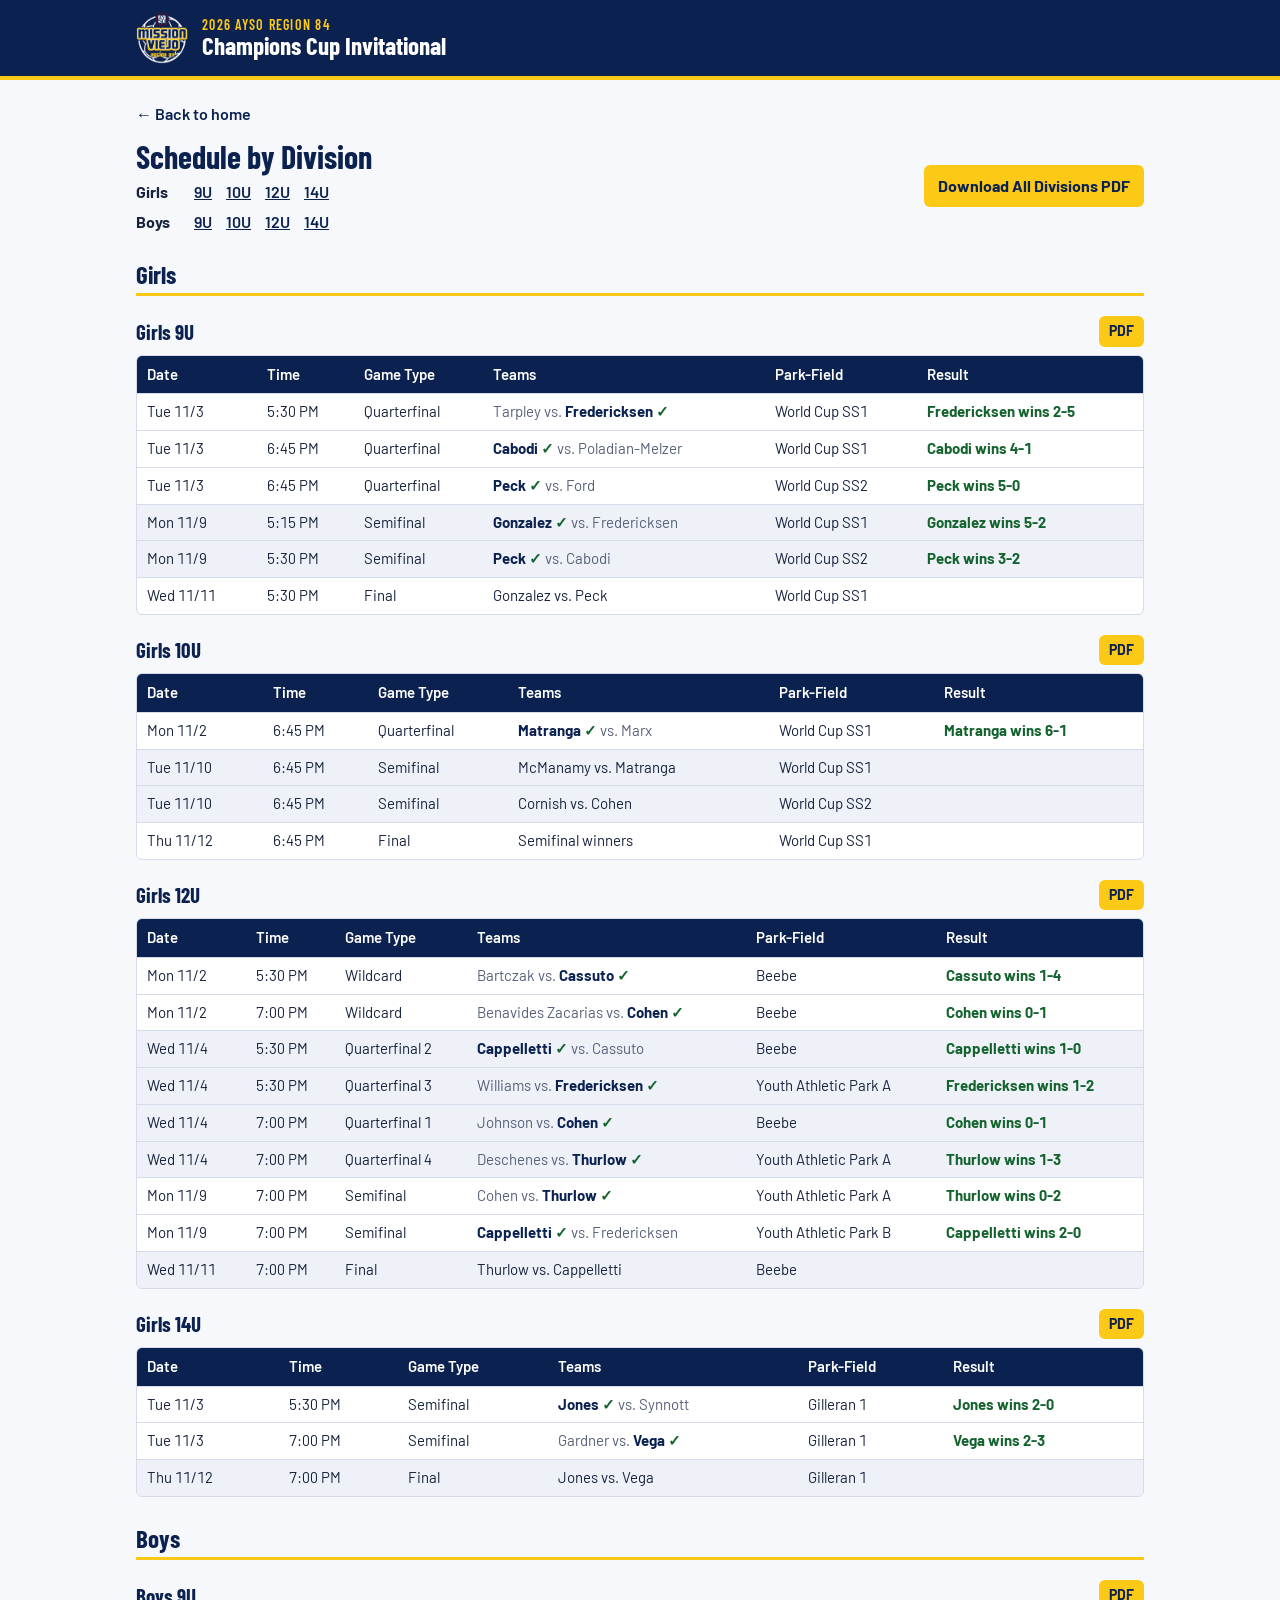
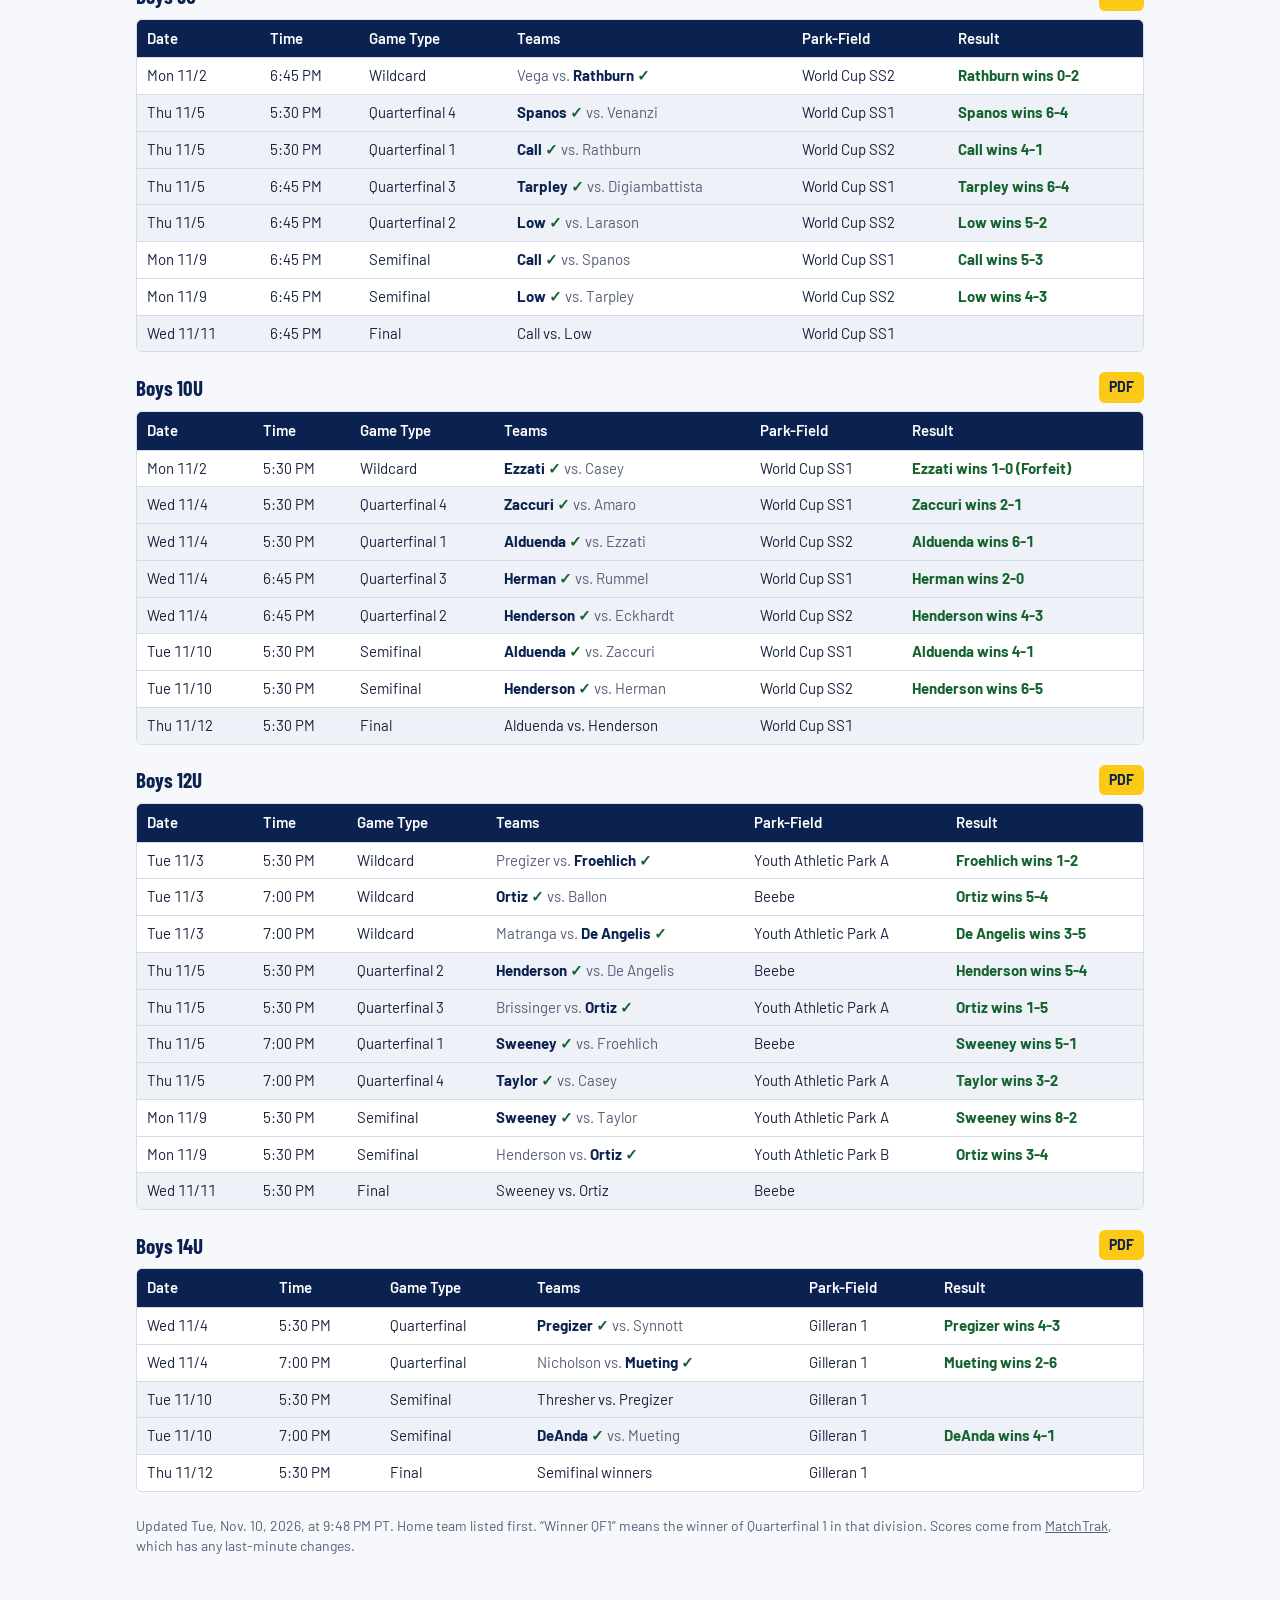
==== commit abcd2fb1: "Add BU10 and BU14 semifinal scores; fill BU10 final matchup Co-Authored-By: Claude Opus 5.5 <noreply" ====
--- a/divisions.html
+++ b/divisions.html
@@ -5,27 +5,27 @@
 <link rel="icon" href="assets/logo-64.png">
 <link rel="preconnect" href="https://fonts.googleapis.com">
 <link rel="stylesheet" href="https://fonts.googleapis.com/css2?family=Barlow+Condensed:wght@600;700&family=Barlow:wght@400;600;700&display=swap">
-<link rel="stylesheet" href="assets/site.css?v=11092232">
+<link rel="stylesheet" href="assets/site.css?v=11102148">
 </head><body>
 <header class="top"><div class="wrap"><img src="assets/logo-256.png" alt="AYSO Region 84 Mission Viejo logo">
 <div class="brand"><div class="yr">2026 AYSO Region 84</div><div class="nm">Champions Cup Invitational</div></div></div></header>
 <main class="wrap">
 <a class="back" href="index.html">&larr; Back to home</a>
 <div class="bar"><div><h1>Schedule by Division</h1><div class="jump"><b>Girls</b><a href="#gu09">9U</a><a href="#gu10">10U</a><a href="#gu12">12U</a><a href="#gu14">14U</a></div><div class="jump"><b>Boys</b><a href="#bu09">9U</a><a href="#bu10">10U</a><a href="#bu12">12U</a><a href="#bu14">14U</a></div></div>
-<a class="btn" href="pdf/2026-champions-cup-all-divisions.pdf?v=11092232" download>Download All Divisions PDF</a></div>
-<section class="group"><h2>Girls</h2><div class="dv" id="gu09"><div class="dvh"><h3>Girls 9U</h3><a class="btn sm" href="pdf/2026-champions-cup-g9u.pdf?v=11092232" download>PDF</a></div><div class="tw"><table><thead><tr><th>Date</th><th>Time</th><th>Game Type</th><th>Teams</th><th>Park-Field</th><th>Result</th></tr></thead><tbody>
+<a class="btn" href="pdf/2026-champions-cup-all-divisions.pdf?v=11102148" download>Download All Divisions PDF</a></div>
+<section class="group"><h2>Girls</h2><div class="dv" id="gu09"><div class="dvh"><h3>Girls 9U</h3><a class="btn sm" href="pdf/2026-champions-cup-g9u.pdf?v=11102148" download>PDF</a></div><div class="tw"><table><thead><tr><th>Date</th><th>Time</th><th>Game Type</th><th>Teams</th><th>Park-Field</th><th>Result</th></tr></thead><tbody>
 <tr><td class="nw when">Tue 11/3</td><td class="nw when">5:30 PM</td><td class="gt">Quarterfinal</td><td class="tm"><span class="lose">Tarpley</span> <span class="lose">vs.</span> <span class="win">Fredericksen</span></td><td data-l="Field">World Cup SS1</td><td class="r">Fredericksen wins 2-5</td></tr>
 <tr><td class="nw when">Tue 11/3</td><td class="nw when">6:45 PM</td><td class="gt">Quarterfinal</td><td class="tm"><span class="win">Cabodi</span> <span class="lose">vs.</span> <span class="lose">Poladian-Melzer</span></td><td data-l="Field">World Cup SS1</td><td class="r">Cabodi wins 4-1</td></tr>
 <tr><td class="nw when">Tue 11/3</td><td class="nw when">6:45 PM</td><td class="gt">Quarterfinal</td><td class="tm"><span class="win">Peck</span> <span class="lose">vs.</span> <span class="lose">Ford</span></td><td data-l="Field">World Cup SS2</td><td class="r">Peck wins 5-0</td></tr>
 <tr class=alt><td class="nw when">Mon 11/9</td><td class="nw when">5:15 PM</td><td class="gt">Semifinal</td><td class="tm"><span class="win">Gonzalez</span> <span class="lose">vs.</span> <span class="lose">Fredericksen</span></td><td data-l="Field">World Cup SS1</td><td class="r">Gonzalez wins 5-2</td></tr>
 <tr class=alt><td class="nw when">Mon 11/9</td><td class="nw when">5:30 PM</td><td class="gt">Semifinal</td><td class="tm"><span class="win">Peck</span> <span class="lose">vs.</span> <span class="lose">Cabodi</span></td><td data-l="Field">World Cup SS2</td><td class="r">Peck wins 3-2</td></tr>
 <tr><td class="nw when">Wed 11/11</td><td class="nw when">5:30 PM</td><td class="gt">Final</td><td class="tm">Gonzalez vs. Peck</td><td data-l="Field">World Cup SS1</td><td class="r"></td></tr>
-</tbody></table></div></div><div class="dv" id="gu10"><div class="dvh"><h3>Girls 10U</h3><a class="btn sm" href="pdf/2026-champions-cup-g10u.pdf?v=11092232" download>PDF</a></div><div class="tw"><table><thead><tr><th>Date</th><th>Time</th><th>Game Type</th><th>Teams</th><th>Park-Field</th><th>Result</th></tr></thead><tbody>
+</tbody></table></div></div><div class="dv" id="gu10"><div class="dvh"><h3>Girls 10U</h3><a class="btn sm" href="pdf/2026-champions-cup-g10u.pdf?v=11102148" download>PDF</a></div><div class="tw"><table><thead><tr><th>Date</th><th>Time</th><th>Game Type</th><th>Teams</th><th>Park-Field</th><th>Result</th></tr></thead><tbody>
 <tr><td class="nw when">Mon 11/2</td><td class="nw when">6:45 PM</td><td class="gt">Quarterfinal</td><td class="tm"><span class="win">Matranga</span> <span class="lose">vs.</span> <span class="lose">Marx</span></td><td data-l="Field">World Cup SS1</td><td class="r">Matranga wins 6-1</td></tr>
 <tr class=alt><td class="nw when">Tue 11/10</td><td class="nw when">6:45 PM</td><td class="gt">Semifinal</td><td class="tm">McManamy vs. Matranga</td><td data-l="Field">World Cup SS1</td><td class="r"></td></tr>
 <tr class=alt><td class="nw when">Tue 11/10</td><td class="nw when">6:45 PM</td><td class="gt">Semifinal</td><td class="tm">Cornish vs. Cohen</td><td data-l="Field">World Cup SS2</td><td class="r"></td></tr>
 <tr><td class="nw when">Thu 11/12</td><td class="nw when">6:45 PM</td><td class="gt">Final</td><td class="tm">Semifinal winners</td><td data-l="Field">World Cup SS1</td><td class="r"></td></tr>
-</tbody></table></div></div><div class="dv" id="gu12"><div class="dvh"><h3>Girls 12U</h3><a class="btn sm" href="pdf/2026-champions-cup-g12u.pdf?v=11092232" download>PDF</a></div><div class="tw"><table><thead><tr><th>Date</th><th>Time</th><th>Game Type</th><th>Teams</th><th>Park-Field</th><th>Result</th></tr></thead><tbody>
+</tbody></table></div></div><div class="dv" id="gu12"><div class="dvh"><h3>Girls 12U</h3><a class="btn sm" href="pdf/2026-champions-cup-g12u.pdf?v=11102148" download>PDF</a></div><div class="tw"><table><thead><tr><th>Date</th><th>Time</th><th>Game Type</th><th>Teams</th><th>Park-Field</th><th>Result</th></tr></thead><tbody>
 <tr><td class="nw when">Mon 11/2</td><td class="nw when">5:30 PM</td><td class="gt">Wildcard</td><td class="tm"><span class="lose">Bartczak</span> <span class="lose">vs.</span> <span class="win">Cassuto</span></td><td data-l="Field">Beebe</td><td class="r">Cassuto wins 1-4</td></tr>
 <tr><td class="nw when">Mon 11/2</td><td class="nw when">7:00 PM</td><td class="gt">Wildcard</td><td class="tm"><span class="lose">Benavides Zacarias</span> <span class="lose">vs.</span> <span class="win">Cohen</span></td><td data-l="Field">Beebe</td><td class="r">Cohen wins 0-1</td></tr>
 <tr class=alt><td class="nw when">Wed 11/4</td><td class="nw when">5:30 PM</td><td class="gt">Quarterfinal 2</td><td class="tm"><span class="win">Cappelletti</span> <span class="lose">vs.</span> <span class="lose">Cassuto</span></td><td data-l="Field">Beebe</td><td class="r">Cappelletti wins 1-0</td></tr>
@@ -35,11 +35,11 @@
 <tr><td class="nw when">Mon 11/9</td><td class="nw when">7:00 PM</td><td class="gt">Semifinal</td><td class="tm"><span class="lose">Cohen</span> <span class="lose">vs.</span> <span class="win">Thurlow</span></td><td data-l="Field">Youth Athletic Park A</td><td class="r">Thurlow wins 0-2</td></tr>
 <tr><td class="nw when">Mon 11/9</td><td class="nw when">7:00 PM</td><td class="gt">Semifinal</td><td class="tm"><span class="win">Cappelletti</span> <span class="lose">vs.</span> <span class="lose">Fredericksen</span></td><td data-l="Field">Youth Athletic Park B</td><td class="r">Cappelletti wins 2-0</td></tr>
 <tr class=alt><td class="nw when">Wed 11/11</td><td class="nw when">7:00 PM</td><td class="gt">Final</td><td class="tm">Thurlow vs. Cappelletti</td><td data-l="Field">Beebe</td><td class="r"></td></tr>
-</tbody></table></div></div><div class="dv" id="gu14"><div class="dvh"><h3>Girls 14U</h3><a class="btn sm" href="pdf/2026-champions-cup-g14u.pdf?v=11092232" download>PDF</a></div><div class="tw"><table><thead><tr><th>Date</th><th>Time</th><th>Game Type</th><th>Teams</th><th>Park-Field</th><th>Result</th></tr></thead><tbody>
+</tbody></table></div></div><div class="dv" id="gu14"><div class="dvh"><h3>Girls 14U</h3><a class="btn sm" href="pdf/2026-champions-cup-g14u.pdf?v=11102148" download>PDF</a></div><div class="tw"><table><thead><tr><th>Date</th><th>Time</th><th>Game Type</th><th>Teams</th><th>Park-Field</th><th>Result</th></tr></thead><tbody>
 <tr><td class="nw when">Tue 11/3</td><td class="nw when">5:30 PM</td><td class="gt">Semifinal</td><td class="tm"><span class="win">Jones</span> <span class="lose">vs.</span> <span class="lose">Synnott</span></td><td data-l="Field">Gilleran 1</td><td class="r">Jones wins 2-0</td></tr>
 <tr><td class="nw when">Tue 11/3</td><td class="nw when">7:00 PM</td><td class="gt">Semifinal</td><td class="tm"><span class="lose">Gardner</span> <span class="lose">vs.</span> <span class="win">Vega</span></td><td data-l="Field">Gilleran 1</td><td class="r">Vega wins 2-3</td></tr>
 <tr class=alt><td class="nw when">Thu 11/12</td><td class="nw when">7:00 PM</td><td class="gt">Final</td><td class="tm">Jones vs. Vega</td><td data-l="Field">Gilleran 1</td><td class="r"></td></tr>
-</tbody></table></div></div></section><section class="group"><h2>Boys</h2><div class="dv" id="bu09"><div class="dvh"><h3>Boys 9U</h3><a class="btn sm" href="pdf/2026-champions-cup-b9u.pdf?v=11092232" download>PDF</a></div><div class="tw"><table><thead><tr><th>Date</th><th>Time</th><th>Game Type</th><th>Teams</th><th>Park-Field</th><th>Result</th></tr></thead><tbody>
+</tbody></table></div></div></section><section class="group"><h2>Boys</h2><div class="dv" id="bu09"><div class="dvh"><h3>Boys 9U</h3><a class="btn sm" href="pdf/2026-champions-cup-b9u.pdf?v=11102148" download>PDF</a></div><div class="tw"><table><thead><tr><th>Date</th><th>Time</th><th>Game Type</th><th>Teams</th><th>Park-Field</th><th>Result</th></tr></thead><tbody>
 <tr><td class="nw when">Mon 11/2</td><td class="nw when">6:45 PM</td><td class="gt">Wildcard</td><td class="tm"><span class="lose">Vega</span> <span class="lose">vs.</span> <span class="win">Rathburn</span></td><td data-l="Field">World Cup SS2</td><td class="r">Rathburn wins 0-2</td></tr>
 <tr class=alt><td class="nw when">Thu 11/5</td><td class="nw when">5:30 PM</td><td class="gt">Quarterfinal 4</td><td class="tm"><span class="win">Spanos</span> <span class="lose">vs.</span> <span class="lose">Venanzi</span></td><td data-l="Field">World Cup SS1</td><td class="r">Spanos wins 6-4</td></tr>
 <tr class=alt><td class="nw when">Thu 11/5</td><td class="nw when">5:30 PM</td><td class="gt">Quarterfinal 1</td><td class="tm"><span class="win">Call</span> <span class="lose">vs.</span> <span class="lose">Rathburn</span></td><td data-l="Field">World Cup SS2</td><td class="r">Call wins 4-1</td></tr>
@@ -48,16 +48,16 @@
 <tr><td class="nw when">Mon 11/9</td><td class="nw when">6:45 PM</td><td class="gt">Semifinal</td><td class="tm"><span class="win">Call</span> <span class="lose">vs.</span> <span class="lose">Spanos</span></td><td data-l="Field">World Cup SS1</td><td class="r">Call wins 5-3</td></tr>
 <tr><td class="nw when">Mon 11/9</td><td class="nw when">6:45 PM</td><td class="gt">Semifinal</td><td class="tm"><span class="win">Low</span> <span class="lose">vs.</span> <span class="lose">Tarpley</span></td><td data-l="Field">World Cup SS2</td><td class="r">Low wins 4-3</td></tr>
 <tr class=alt><td class="nw when">Wed 11/11</td><td class="nw when">6:45 PM</td><td class="gt">Final</td><td class="tm">Call vs. Low</td><td data-l="Field">World Cup SS1</td><td class="r"></td></tr>
-</tbody></table></div></div><div class="dv" id="bu10"><div class="dvh"><h3>Boys 10U</h3><a class="btn sm" href="pdf/2026-champions-cup-b10u.pdf?v=11092232" download>PDF</a></div><div class="tw"><table><thead><tr><th>Date</th><th>Time</th><th>Game Type</th><th>Teams</th><th>Park-Field</th><th>Result</th></tr></thead><tbody>
+</tbody></table></div></div><div class="dv" id="bu10"><div class="dvh"><h3>Boys 10U</h3><a class="btn sm" href="pdf/2026-champions-cup-b10u.pdf?v=11102148" download>PDF</a></div><div class="tw"><table><thead><tr><th>Date</th><th>Time</th><th>Game Type</th><th>Teams</th><th>Park-Field</th><th>Result</th></tr></thead><tbody>
 <tr><td class="nw when">Mon 11/2</td><td class="nw when">5:30 PM</td><td class="gt">Wildcard</td><td class="tm"><span class="win">Ezzati</span> <span class="lose">vs.</span> <span class="lose">Casey</span></td><td data-l="Field">World Cup SS1</td><td class="r">Ezzati wins 1-0 (Forfeit)</td></tr>
 <tr class=alt><td class="nw when">Wed 11/4</td><td class="nw when">5:30 PM</td><td class="gt">Quarterfinal 4</td><td class="tm"><span class="win">Zaccuri</span> <span class="lose">vs.</span> <span class="lose">Amaro</span></td><td data-l="Field">World Cup SS1</td><td class="r">Zaccuri wins 2-1</td></tr>
 <tr class=alt><td class="nw when">Wed 11/4</td><td class="nw when">5:30 PM</td><td class="gt">Quarterfinal 1</td><td class="tm"><span class="win">Alduenda</span> <span class="lose">vs.</span> <span class="lose">Ezzati</span></td><td data-l="Field">World Cup SS2</td><td class="r">Alduenda wins 6-1</td></tr>
 <tr class=alt><td class="nw when">Wed 11/4</td><td class="nw when">6:45 PM</td><td class="gt">Quarterfinal 3</td><td class="tm"><span class="win">Herman</span> <span class="lose">vs.</span> <span class="lose">Rummel</span></td><td data-l="Field">World Cup SS1</td><td class="r">Herman wins 2-0</td></tr>
 <tr class=alt><td class="nw when">Wed 11/4</td><td class="nw when">6:45 PM</td><td class="gt">Quarterfinal 2</td><td class="tm"><span class="win">Henderson</span> <span class="lose">vs.</span> <span class="lose">Eckhardt</span></td><td data-l="Field">World Cup SS2</td><td class="r">Henderson wins 4-3</td></tr>
-<tr><td class="nw when">Tue 11/10</td><td class="nw when">5:30 PM</td><td class="gt">Semifinal</td><td class="tm">Alduenda vs. Zaccuri</td><td data-l="Field">World Cup SS1</td><td class="r"></td></tr>
-<tr><td class="nw when">Tue 11/10</td><td class="nw when">5:30 PM</td><td class="gt">Semifinal</td><td class="tm">Henderson vs. Herman</td><td data-l="Field">World Cup SS2</td><td class="r"></td></tr>
-<tr class=alt><td class="nw when">Thu 11/12</td><td class="nw when">5:30 PM</td><td class="gt">Final</td><td class="tm">Semifinal winners</td><td data-l="Field">World Cup SS1</td><td class="r"></td></tr>
-</tbody></table></div></div><div class="dv" id="bu12"><div class="dvh"><h3>Boys 12U</h3><a class="btn sm" href="pdf/2026-champions-cup-b12u.pdf?v=11092232" download>PDF</a></div><div class="tw"><table><thead><tr><th>Date</th><th>Time</th><th>Game Type</th><th>Teams</th><th>Park-Field</th><th>Result</th></tr></thead><tbody>
+<tr><td class="nw when">Tue 11/10</td><td class="nw when">5:30 PM</td><td class="gt">Semifinal</td><td class="tm"><span class="win">Alduenda</span> <span class="lose">vs.</span> <span class="lose">Zaccuri</span></td><td data-l="Field">World Cup SS1</td><td class="r">Alduenda wins 4-1</td></tr>
+<tr><td class="nw when">Tue 11/10</td><td class="nw when">5:30 PM</td><td class="gt">Semifinal</td><td class="tm"><span class="win">Henderson</span> <span class="lose">vs.</span> <span class="lose">Herman</span></td><td data-l="Field">World Cup SS2</td><td class="r">Henderson wins 6-5</td></tr>
+<tr class=alt><td class="nw when">Thu 11/12</td><td class="nw when">5:30 PM</td><td class="gt">Final</td><td class="tm">Alduenda vs. Henderson</td><td data-l="Field">World Cup SS1</td><td class="r"></td></tr>
+</tbody></table></div></div><div class="dv" id="bu12"><div class="dvh"><h3>Boys 12U</h3><a class="btn sm" href="pdf/2026-champions-cup-b12u.pdf?v=11102148" download>PDF</a></div><div class="tw"><table><thead><tr><th>Date</th><th>Time</th><th>Game Type</th><th>Teams</th><th>Park-Field</th><th>Result</th></tr></thead><tbody>
 <tr><td class="nw when">Tue 11/3</td><td class="nw when">5:30 PM</td><td class="gt">Wildcard</td><td class="tm"><span class="lose">Pregizer</span> <span class="lose">vs.</span> <span class="win">Froehlich</span></td><td data-l="Field">Youth Athletic Park A</td><td class="r">Froehlich wins 1-2</td></tr>
 <tr><td class="nw when">Tue 11/3</td><td class="nw when">7:00 PM</td><td class="gt">Wildcard</td><td class="tm"><span class="win">Ortiz</span> <span class="lose">vs.</span> <span class="lose">Ballon</span></td><td data-l="Field">Beebe</td><td class="r">Ortiz wins 5-4</td></tr>
 <tr><td class="nw when">Tue 11/3</td><td class="nw when">7:00 PM</td><td class="gt">Wildcard</td><td class="tm"><span class="lose">Matranga</span> <span class="lose">vs.</span> <span class="win">De Angelis</span></td><td data-l="Field">Youth Athletic Park A</td><td class="r">De Angelis wins 3-5</td></tr>
@@ -68,12 +68,12 @@
 <tr><td class="nw when">Mon 11/9</td><td class="nw when">5:30 PM</td><td class="gt">Semifinal</td><td class="tm"><span class="win">Sweeney</span> <span class="lose">vs.</span> <span class="lose">Taylor</span></td><td data-l="Field">Youth Athletic Park A</td><td class="r">Sweeney wins 8-2</td></tr>
 <tr><td class="nw when">Mon 11/9</td><td class="nw when">5:30 PM</td><td class="gt">Semifinal</td><td class="tm"><span class="lose">Henderson</span> <span class="lose">vs.</span> <span class="win">Ortiz</span></td><td data-l="Field">Youth Athletic Park B</td><td class="r">Ortiz wins 3-4</td></tr>
 <tr class=alt><td class="nw when">Wed 11/11</td><td class="nw when">5:30 PM</td><td class="gt">Final</td><td class="tm">Sweeney vs. Ortiz</td><td data-l="Field">Beebe</td><td class="r"></td></tr>
-</tbody></table></div></div><div class="dv" id="bu14"><div class="dvh"><h3>Boys 14U</h3><a class="btn sm" href="pdf/2026-champions-cup-b14u.pdf?v=11092232" download>PDF</a></div><div class="tw"><table><thead><tr><th>Date</th><th>Time</th><th>Game Type</th><th>Teams</th><th>Park-Field</th><th>Result</th></tr></thead><tbody>
+</tbody></table></div></div><div class="dv" id="bu14"><div class="dvh"><h3>Boys 14U</h3><a class="btn sm" href="pdf/2026-champions-cup-b14u.pdf?v=11102148" download>PDF</a></div><div class="tw"><table><thead><tr><th>Date</th><th>Time</th><th>Game Type</th><th>Teams</th><th>Park-Field</th><th>Result</th></tr></thead><tbody>
 <tr><td class="nw when">Wed 11/4</td><td class="nw when">5:30 PM</td><td class="gt">Quarterfinal</td><td class="tm"><span class="win">Pregizer</span> <span class="lose">vs.</span> <span class="lose">Synnott</span></td><td data-l="Field">Gilleran 1</td><td class="r">Pregizer wins 4-3</td></tr>
 <tr><td class="nw when">Wed 11/4</td><td class="nw when">7:00 PM</td><td class="gt">Quarterfinal</td><td class="tm"><span class="lose">Nicholson</span> <span class="lose">vs.</span> <span class="win">Mueting</span></td><td data-l="Field">Gilleran 1</td><td class="r">Mueting wins 2-6</td></tr>
 <tr class=alt><td class="nw when">Tue 11/10</td><td class="nw when">5:30 PM</td><td class="gt">Semifinal</td><td class="tm">Thresher vs. Pregizer</td><td data-l="Field">Gilleran 1</td><td class="r"></td></tr>
-<tr class=alt><td class="nw when">Tue 11/10</td><td class="nw when">7:00 PM</td><td class="gt">Semifinal</td><td class="tm">DeAnda vs. Mueting</td><td data-l="Field">Gilleran 1</td><td class="r"></td></tr>
+<tr class=alt><td class="nw when">Tue 11/10</td><td class="nw when">7:00 PM</td><td class="gt">Semifinal</td><td class="tm"><span class="win">DeAnda</span> <span class="lose">vs.</span> <span class="lose">Mueting</span></td><td data-l="Field">Gilleran 1</td><td class="r">DeAnda wins 4-1</td></tr>
 <tr><td class="nw when">Thu 11/12</td><td class="nw when">5:30 PM</td><td class="gt">Final</td><td class="tm">Semifinal winners</td><td data-l="Field">Gilleran 1</td><td class="r"></td></tr>
 </tbody></table></div></div></section>
-<p class="foot">Updated Mon, Nov. 9, 2026, at 10:32 PM PT.  Home team listed first.  &ldquo;Winner QF1&rdquo; means the winner of Quarterfinal 1 in that division.  Scores come from <a href="https://s11l84-26-fall.matchtrak.com/11/main.nsf/schedule-regiongames-t-by-div?OpenView&amp;Start=1&amp;Count=200&amp;ExpandView&amp;RestrictToCategory=R84">MatchTrak</a>, which has any last-minute changes.</p>
+<p class="foot">Updated Tue, Nov. 10, 2026, at 9:48 PM PT.  Home team listed first.  &ldquo;Winner QF1&rdquo; means the winner of Quarterfinal 1 in that division.  Scores come from <a href="https://s11l84-26-fall.matchtrak.com/11/main.nsf/schedule-regiongames-t-by-div?OpenView&amp;Start=1&amp;Count=200&amp;ExpandView&amp;RestrictToCategory=R84">MatchTrak</a>, which has any last-minute changes.</p>
 </main></body></html>
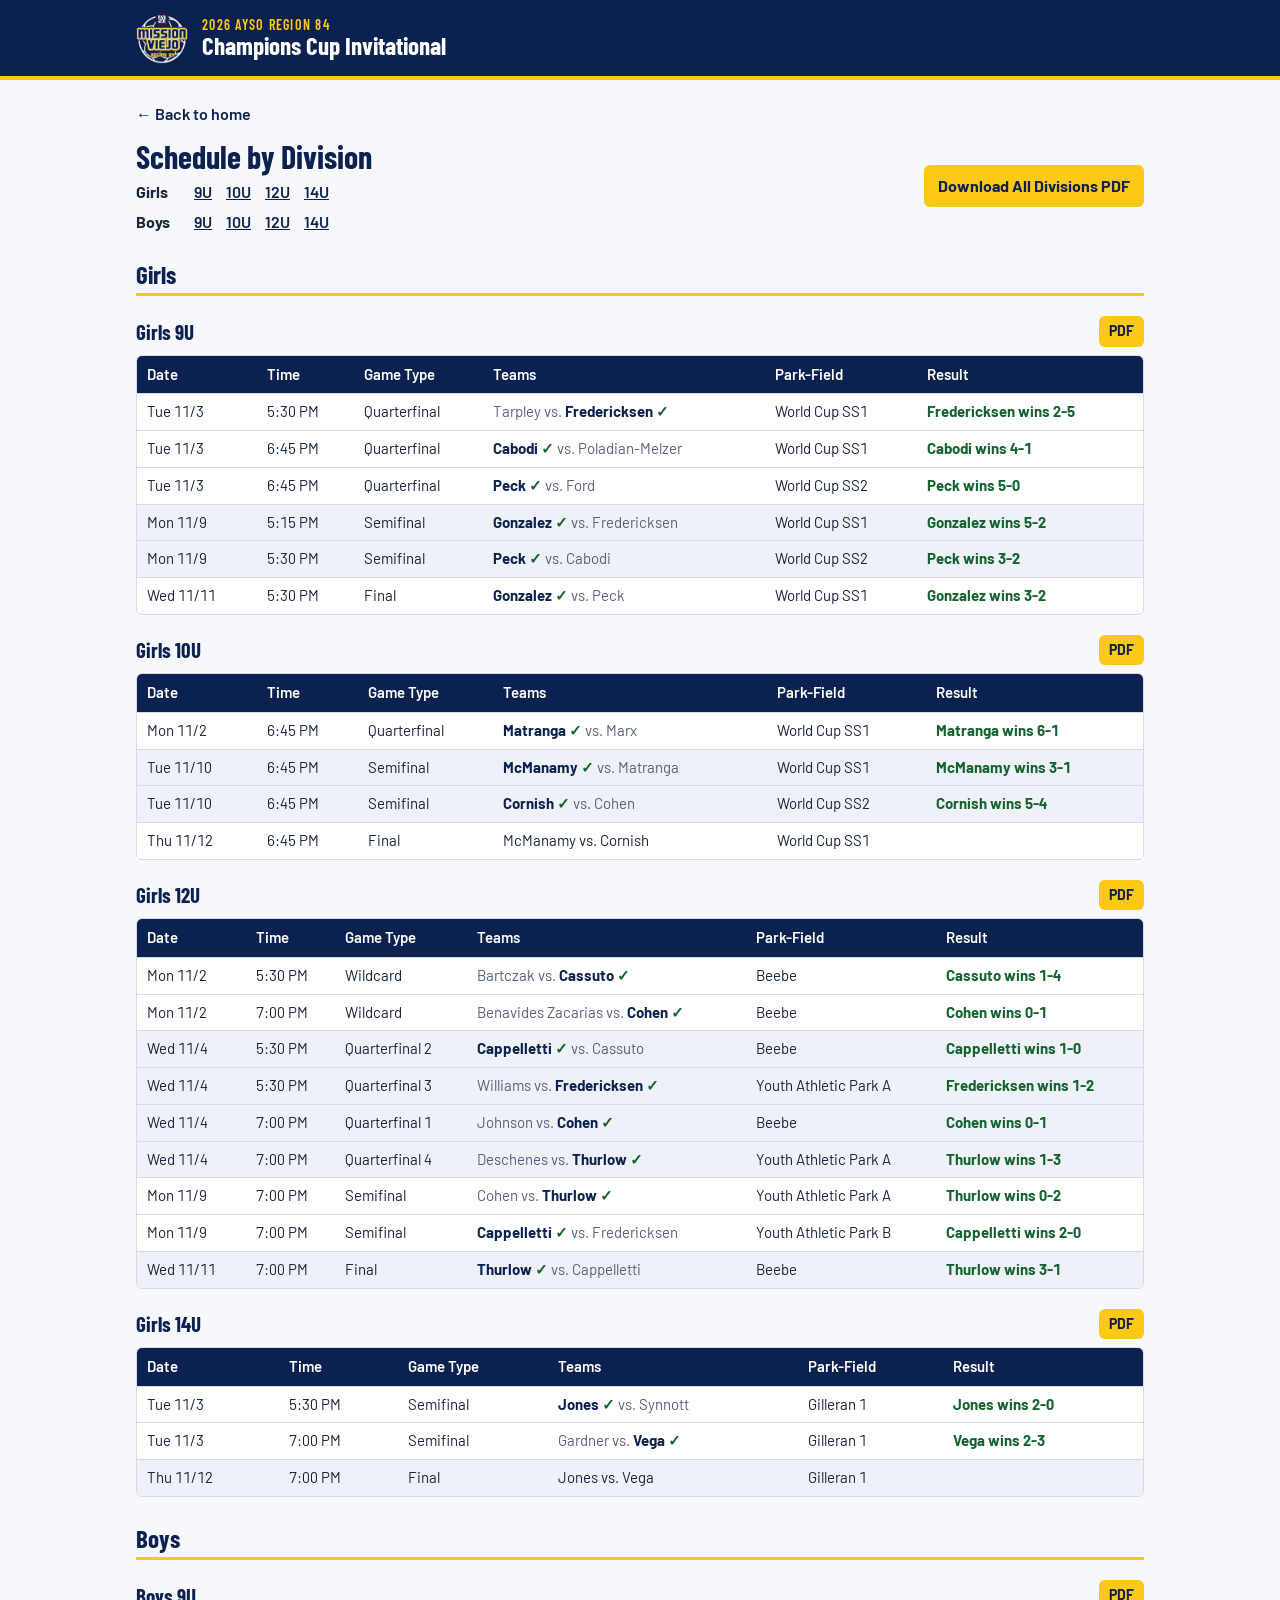
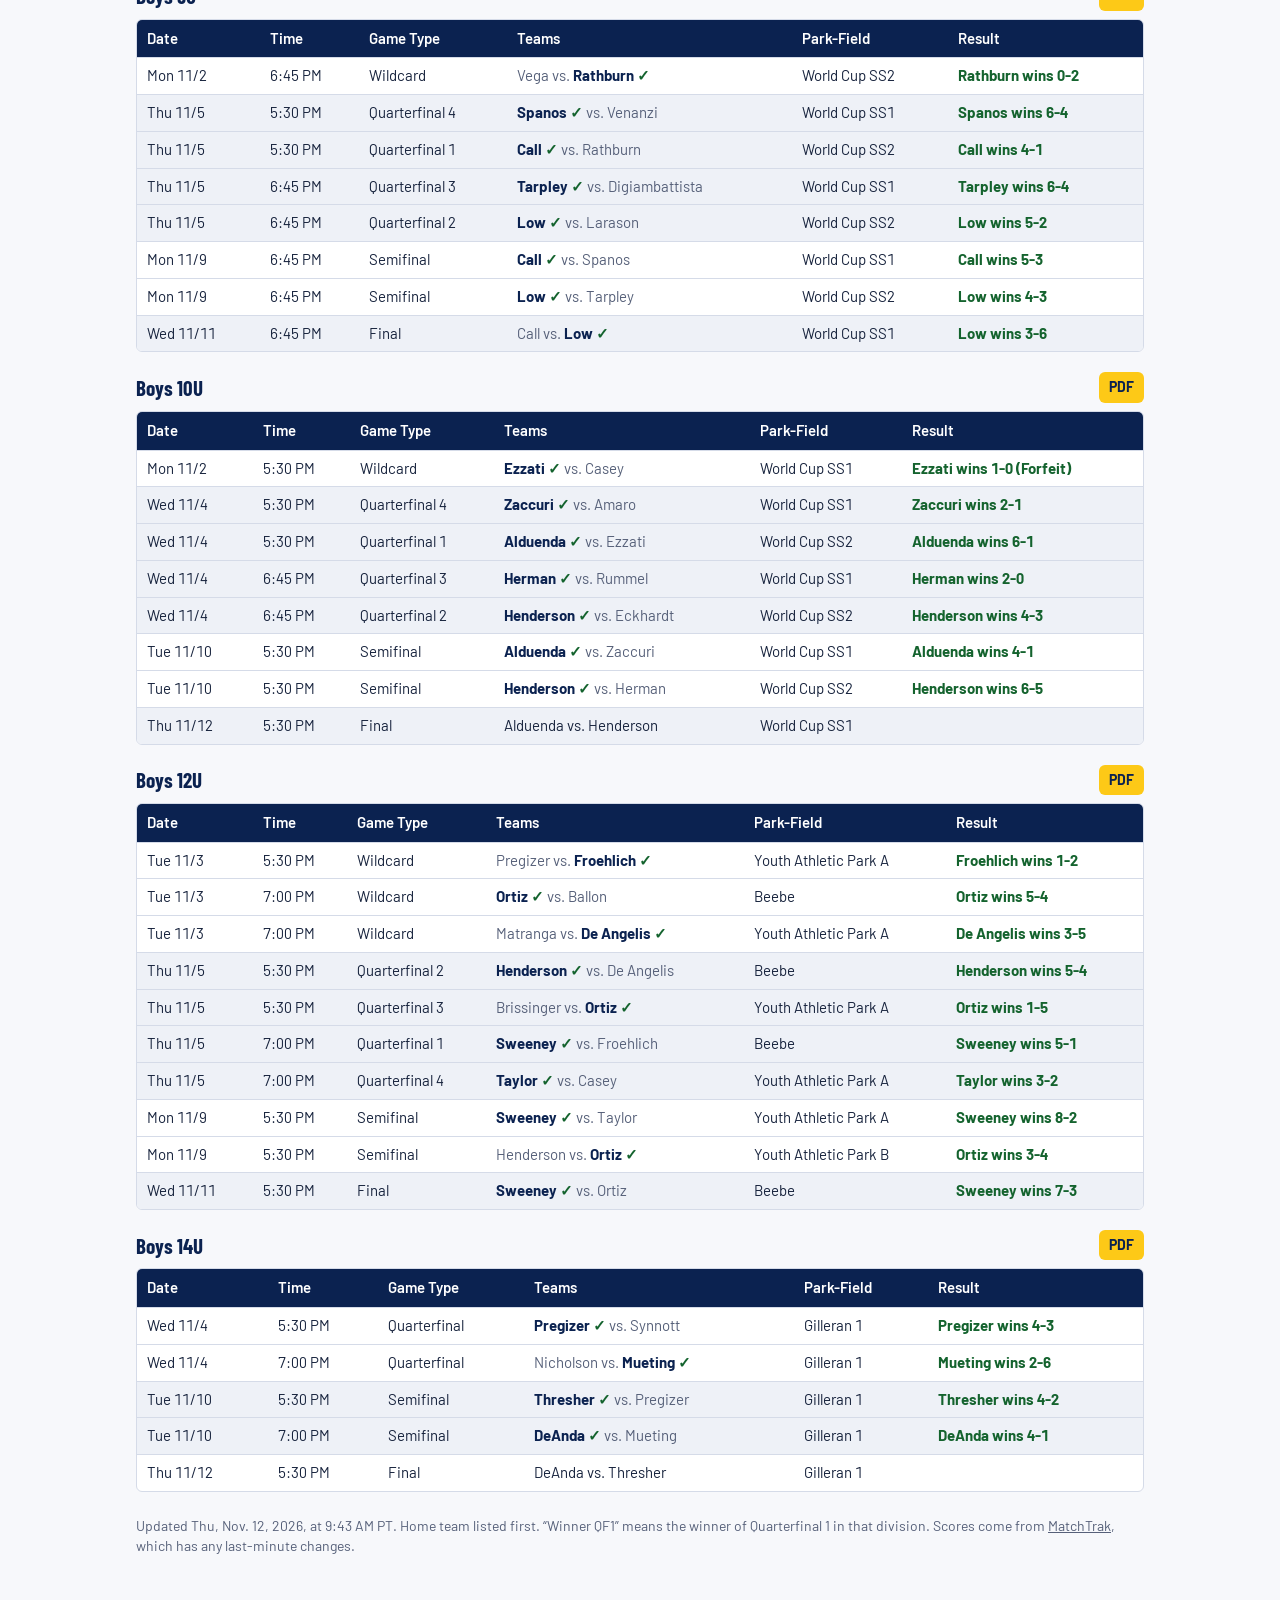
==== commit b7dfa07b: "Add BU09, BU12, GU09, GU12 final scores; BU14 and GU10 semifinal scores; fill BU14 and GU10 final ma" ====
--- a/divisions.html
+++ b/divisions.html
@@ -5,27 +5,27 @@
 <link rel="icon" href="assets/logo-64.png">
 <link rel="preconnect" href="https://fonts.googleapis.com">
 <link rel="stylesheet" href="https://fonts.googleapis.com/css2?family=Barlow+Condensed:wght@600;700&family=Barlow:wght@400;600;700&display=swap">
-<link rel="stylesheet" href="assets/site.css?v=11102148">
+<link rel="stylesheet" href="assets/site.css?v=11120943">
 </head><body>
 <header class="top"><div class="wrap"><img src="assets/logo-256.png" alt="AYSO Region 84 Mission Viejo logo">
 <div class="brand"><div class="yr">2026 AYSO Region 84</div><div class="nm">Champions Cup Invitational</div></div></div></header>
 <main class="wrap">
 <a class="back" href="index.html">&larr; Back to home</a>
 <div class="bar"><div><h1>Schedule by Division</h1><div class="jump"><b>Girls</b><a href="#gu09">9U</a><a href="#gu10">10U</a><a href="#gu12">12U</a><a href="#gu14">14U</a></div><div class="jump"><b>Boys</b><a href="#bu09">9U</a><a href="#bu10">10U</a><a href="#bu12">12U</a><a href="#bu14">14U</a></div></div>
-<a class="btn" href="pdf/2026-champions-cup-all-divisions.pdf?v=11102148" download>Download All Divisions PDF</a></div>
-<section class="group"><h2>Girls</h2><div class="dv" id="gu09"><div class="dvh"><h3>Girls 9U</h3><a class="btn sm" href="pdf/2026-champions-cup-g9u.pdf?v=11102148" download>PDF</a></div><div class="tw"><table><thead><tr><th>Date</th><th>Time</th><th>Game Type</th><th>Teams</th><th>Park-Field</th><th>Result</th></tr></thead><tbody>
+<a class="btn" href="pdf/2026-champions-cup-all-divisions.pdf?v=11120943" download>Download All Divisions PDF</a></div>
+<section class="group"><h2>Girls</h2><div class="dv" id="gu09"><div class="dvh"><h3>Girls 9U</h3><a class="btn sm" href="pdf/2026-champions-cup-g9u.pdf?v=11120943" download>PDF</a></div><div class="tw"><table><thead><tr><th>Date</th><th>Time</th><th>Game Type</th><th>Teams</th><th>Park-Field</th><th>Result</th></tr></thead><tbody>
 <tr><td class="nw when">Tue 11/3</td><td class="nw when">5:30 PM</td><td class="gt">Quarterfinal</td><td class="tm"><span class="lose">Tarpley</span> <span class="lose">vs.</span> <span class="win">Fredericksen</span></td><td data-l="Field">World Cup SS1</td><td class="r">Fredericksen wins 2-5</td></tr>
 <tr><td class="nw when">Tue 11/3</td><td class="nw when">6:45 PM</td><td class="gt">Quarterfinal</td><td class="tm"><span class="win">Cabodi</span> <span class="lose">vs.</span> <span class="lose">Poladian-Melzer</span></td><td data-l="Field">World Cup SS1</td><td class="r">Cabodi wins 4-1</td></tr>
 <tr><td class="nw when">Tue 11/3</td><td class="nw when">6:45 PM</td><td class="gt">Quarterfinal</td><td class="tm"><span class="win">Peck</span> <span class="lose">vs.</span> <span class="lose">Ford</span></td><td data-l="Field">World Cup SS2</td><td class="r">Peck wins 5-0</td></tr>
 <tr class=alt><td class="nw when">Mon 11/9</td><td class="nw when">5:15 PM</td><td class="gt">Semifinal</td><td class="tm"><span class="win">Gonzalez</span> <span class="lose">vs.</span> <span class="lose">Fredericksen</span></td><td data-l="Field">World Cup SS1</td><td class="r">Gonzalez wins 5-2</td></tr>
 <tr class=alt><td class="nw when">Mon 11/9</td><td class="nw when">5:30 PM</td><td class="gt">Semifinal</td><td class="tm"><span class="win">Peck</span> <span class="lose">vs.</span> <span class="lose">Cabodi</span></td><td data-l="Field">World Cup SS2</td><td class="r">Peck wins 3-2</td></tr>
-<tr><td class="nw when">Wed 11/11</td><td class="nw when">5:30 PM</td><td class="gt">Final</td><td class="tm">Gonzalez vs. Peck</td><td data-l="Field">World Cup SS1</td><td class="r"></td></tr>
-</tbody></table></div></div><div class="dv" id="gu10"><div class="dvh"><h3>Girls 10U</h3><a class="btn sm" href="pdf/2026-champions-cup-g10u.pdf?v=11102148" download>PDF</a></div><div class="tw"><table><thead><tr><th>Date</th><th>Time</th><th>Game Type</th><th>Teams</th><th>Park-Field</th><th>Result</th></tr></thead><tbody>
+<tr><td class="nw when">Wed 11/11</td><td class="nw when">5:30 PM</td><td class="gt">Final</td><td class="tm"><span class="win">Gonzalez</span> <span class="lose">vs.</span> <span class="lose">Peck</span></td><td data-l="Field">World Cup SS1</td><td class="r">Gonzalez wins 3-2</td></tr>
+</tbody></table></div></div><div class="dv" id="gu10"><div class="dvh"><h3>Girls 10U</h3><a class="btn sm" href="pdf/2026-champions-cup-g10u.pdf?v=11120943" download>PDF</a></div><div class="tw"><table><thead><tr><th>Date</th><th>Time</th><th>Game Type</th><th>Teams</th><th>Park-Field</th><th>Result</th></tr></thead><tbody>
 <tr><td class="nw when">Mon 11/2</td><td class="nw when">6:45 PM</td><td class="gt">Quarterfinal</td><td class="tm"><span class="win">Matranga</span> <span class="lose">vs.</span> <span class="lose">Marx</span></td><td data-l="Field">World Cup SS1</td><td class="r">Matranga wins 6-1</td></tr>
-<tr class=alt><td class="nw when">Tue 11/10</td><td class="nw when">6:45 PM</td><td class="gt">Semifinal</td><td class="tm">McManamy vs. Matranga</td><td data-l="Field">World Cup SS1</td><td class="r"></td></tr>
-<tr class=alt><td class="nw when">Tue 11/10</td><td class="nw when">6:45 PM</td><td class="gt">Semifinal</td><td class="tm">Cornish vs. Cohen</td><td data-l="Field">World Cup SS2</td><td class="r"></td></tr>
-<tr><td class="nw when">Thu 11/12</td><td class="nw when">6:45 PM</td><td class="gt">Final</td><td class="tm">Semifinal winners</td><td data-l="Field">World Cup SS1</td><td class="r"></td></tr>
-</tbody></table></div></div><div class="dv" id="gu12"><div class="dvh"><h3>Girls 12U</h3><a class="btn sm" href="pdf/2026-champions-cup-g12u.pdf?v=11102148" download>PDF</a></div><div class="tw"><table><thead><tr><th>Date</th><th>Time</th><th>Game Type</th><th>Teams</th><th>Park-Field</th><th>Result</th></tr></thead><tbody>
+<tr class=alt><td class="nw when">Tue 11/10</td><td class="nw when">6:45 PM</td><td class="gt">Semifinal</td><td class="tm"><span class="win">McManamy</span> <span class="lose">vs.</span> <span class="lose">Matranga</span></td><td data-l="Field">World Cup SS1</td><td class="r">McManamy wins 3-1</td></tr>
+<tr class=alt><td class="nw when">Tue 11/10</td><td class="nw when">6:45 PM</td><td class="gt">Semifinal</td><td class="tm"><span class="win">Cornish</span> <span class="lose">vs.</span> <span class="lose">Cohen</span></td><td data-l="Field">World Cup SS2</td><td class="r">Cornish wins 5-4</td></tr>
+<tr><td class="nw when">Thu 11/12</td><td class="nw when">6:45 PM</td><td class="gt">Final</td><td class="tm">McManamy vs. Cornish</td><td data-l="Field">World Cup SS1</td><td class="r"></td></tr>
+</tbody></table></div></div><div class="dv" id="gu12"><div class="dvh"><h3>Girls 12U</h3><a class="btn sm" href="pdf/2026-champions-cup-g12u.pdf?v=11120943" download>PDF</a></div><div class="tw"><table><thead><tr><th>Date</th><th>Time</th><th>Game Type</th><th>Teams</th><th>Park-Field</th><th>Result</th></tr></thead><tbody>
 <tr><td class="nw when">Mon 11/2</td><td class="nw when">5:30 PM</td><td class="gt">Wildcard</td><td class="tm"><span class="lose">Bartczak</span> <span class="lose">vs.</span> <span class="win">Cassuto</span></td><td data-l="Field">Beebe</td><td class="r">Cassuto wins 1-4</td></tr>
 <tr><td class="nw when">Mon 11/2</td><td class="nw when">7:00 PM</td><td class="gt">Wildcard</td><td class="tm"><span class="lose">Benavides Zacarias</span> <span class="lose">vs.</span> <span class="win">Cohen</span></td><td data-l="Field">Beebe</td><td class="r">Cohen wins 0-1</td></tr>
 <tr class=alt><td class="nw when">Wed 11/4</td><td class="nw when">5:30 PM</td><td class="gt">Quarterfinal 2</td><td class="tm"><span class="win">Cappelletti</span> <span class="lose">vs.</span> <span class="lose">Cassuto</span></td><td data-l="Field">Beebe</td><td class="r">Cappelletti wins 1-0</td></tr>
@@ -34,12 +34,12 @@
 <tr class=alt><td class="nw when">Wed 11/4</td><td class="nw when">7:00 PM</td><td class="gt">Quarterfinal 4</td><td class="tm"><span class="lose">Deschenes</span> <span class="lose">vs.</span> <span class="win">Thurlow</span></td><td data-l="Field">Youth Athletic Park A</td><td class="r">Thurlow wins 1-3</td></tr>
 <tr><td class="nw when">Mon 11/9</td><td class="nw when">7:00 PM</td><td class="gt">Semifinal</td><td class="tm"><span class="lose">Cohen</span> <span class="lose">vs.</span> <span class="win">Thurlow</span></td><td data-l="Field">Youth Athletic Park A</td><td class="r">Thurlow wins 0-2</td></tr>
 <tr><td class="nw when">Mon 11/9</td><td class="nw when">7:00 PM</td><td class="gt">Semifinal</td><td class="tm"><span class="win">Cappelletti</span> <span class="lose">vs.</span> <span class="lose">Fredericksen</span></td><td data-l="Field">Youth Athletic Park B</td><td class="r">Cappelletti wins 2-0</td></tr>
-<tr class=alt><td class="nw when">Wed 11/11</td><td class="nw when">7:00 PM</td><td class="gt">Final</td><td class="tm">Thurlow vs. Cappelletti</td><td data-l="Field">Beebe</td><td class="r"></td></tr>
-</tbody></table></div></div><div class="dv" id="gu14"><div class="dvh"><h3>Girls 14U</h3><a class="btn sm" href="pdf/2026-champions-cup-g14u.pdf?v=11102148" download>PDF</a></div><div class="tw"><table><thead><tr><th>Date</th><th>Time</th><th>Game Type</th><th>Teams</th><th>Park-Field</th><th>Result</th></tr></thead><tbody>
+<tr class=alt><td class="nw when">Wed 11/11</td><td class="nw when">7:00 PM</td><td class="gt">Final</td><td class="tm"><span class="win">Thurlow</span> <span class="lose">vs.</span> <span class="lose">Cappelletti</span></td><td data-l="Field">Beebe</td><td class="r">Thurlow wins 3-1</td></tr>
+</tbody></table></div></div><div class="dv" id="gu14"><div class="dvh"><h3>Girls 14U</h3><a class="btn sm" href="pdf/2026-champions-cup-g14u.pdf?v=11120943" download>PDF</a></div><div class="tw"><table><thead><tr><th>Date</th><th>Time</th><th>Game Type</th><th>Teams</th><th>Park-Field</th><th>Result</th></tr></thead><tbody>
 <tr><td class="nw when">Tue 11/3</td><td class="nw when">5:30 PM</td><td class="gt">Semifinal</td><td class="tm"><span class="win">Jones</span> <span class="lose">vs.</span> <span class="lose">Synnott</span></td><td data-l="Field">Gilleran 1</td><td class="r">Jones wins 2-0</td></tr>
 <tr><td class="nw when">Tue 11/3</td><td class="nw when">7:00 PM</td><td class="gt">Semifinal</td><td class="tm"><span class="lose">Gardner</span> <span class="lose">vs.</span> <span class="win">Vega</span></td><td data-l="Field">Gilleran 1</td><td class="r">Vega wins 2-3</td></tr>
 <tr class=alt><td class="nw when">Thu 11/12</td><td class="nw when">7:00 PM</td><td class="gt">Final</td><td class="tm">Jones vs. Vega</td><td data-l="Field">Gilleran 1</td><td class="r"></td></tr>
-</tbody></table></div></div></section><section class="group"><h2>Boys</h2><div class="dv" id="bu09"><div class="dvh"><h3>Boys 9U</h3><a class="btn sm" href="pdf/2026-champions-cup-b9u.pdf?v=11102148" download>PDF</a></div><div class="tw"><table><thead><tr><th>Date</th><th>Time</th><th>Game Type</th><th>Teams</th><th>Park-Field</th><th>Result</th></tr></thead><tbody>
+</tbody></table></div></div></section><section class="group"><h2>Boys</h2><div class="dv" id="bu09"><div class="dvh"><h3>Boys 9U</h3><a class="btn sm" href="pdf/2026-champions-cup-b9u.pdf?v=11120943" download>PDF</a></div><div class="tw"><table><thead><tr><th>Date</th><th>Time</th><th>Game Type</th><th>Teams</th><th>Park-Field</th><th>Result</th></tr></thead><tbody>
 <tr><td class="nw when">Mon 11/2</td><td class="nw when">6:45 PM</td><td class="gt">Wildcard</td><td class="tm"><span class="lose">Vega</span> <span class="lose">vs.</span> <span class="win">Rathburn</span></td><td data-l="Field">World Cup SS2</td><td class="r">Rathburn wins 0-2</td></tr>
 <tr class=alt><td class="nw when">Thu 11/5</td><td class="nw when">5:30 PM</td><td class="gt">Quarterfinal 4</td><td class="tm"><span class="win">Spanos</span> <span class="lose">vs.</span> <span class="lose">Venanzi</span></td><td data-l="Field">World Cup SS1</td><td class="r">Spanos wins 6-4</td></tr>
 <tr class=alt><td class="nw when">Thu 11/5</td><td class="nw when">5:30 PM</td><td class="gt">Quarterfinal 1</td><td class="tm"><span class="win">Call</span> <span class="lose">vs.</span> <span class="lose">Rathburn</span></td><td data-l="Field">World Cup SS2</td><td class="r">Call wins 4-1</td></tr>
@@ -47,8 +47,8 @@
 <tr class=alt><td class="nw when">Thu 11/5</td><td class="nw when">6:45 PM</td><td class="gt">Quarterfinal 2</td><td class="tm"><span class="win">Low</span> <span class="lose">vs.</span> <span class="lose">Larason</span></td><td data-l="Field">World Cup SS2</td><td class="r">Low wins 5-2</td></tr>
 <tr><td class="nw when">Mon 11/9</td><td class="nw when">6:45 PM</td><td class="gt">Semifinal</td><td class="tm"><span class="win">Call</span> <span class="lose">vs.</span> <span class="lose">Spanos</span></td><td data-l="Field">World Cup SS1</td><td class="r">Call wins 5-3</td></tr>
 <tr><td class="nw when">Mon 11/9</td><td class="nw when">6:45 PM</td><td class="gt">Semifinal</td><td class="tm"><span class="win">Low</span> <span class="lose">vs.</span> <span class="lose">Tarpley</span></td><td data-l="Field">World Cup SS2</td><td class="r">Low wins 4-3</td></tr>
-<tr class=alt><td class="nw when">Wed 11/11</td><td class="nw when">6:45 PM</td><td class="gt">Final</td><td class="tm">Call vs. Low</td><td data-l="Field">World Cup SS1</td><td class="r"></td></tr>
-</tbody></table></div></div><div class="dv" id="bu10"><div class="dvh"><h3>Boys 10U</h3><a class="btn sm" href="pdf/2026-champions-cup-b10u.pdf?v=11102148" download>PDF</a></div><div class="tw"><table><thead><tr><th>Date</th><th>Time</th><th>Game Type</th><th>Teams</th><th>Park-Field</th><th>Result</th></tr></thead><tbody>
+<tr class=alt><td class="nw when">Wed 11/11</td><td class="nw when">6:45 PM</td><td class="gt">Final</td><td class="tm"><span class="lose">Call</span> <span class="lose">vs.</span> <span class="win">Low</span></td><td data-l="Field">World Cup SS1</td><td class="r">Low wins 3-6</td></tr>
+</tbody></table></div></div><div class="dv" id="bu10"><div class="dvh"><h3>Boys 10U</h3><a class="btn sm" href="pdf/2026-champions-cup-b10u.pdf?v=11120943" download>PDF</a></div><div class="tw"><table><thead><tr><th>Date</th><th>Time</th><th>Game Type</th><th>Teams</th><th>Park-Field</th><th>Result</th></tr></thead><tbody>
 <tr><td class="nw when">Mon 11/2</td><td class="nw when">5:30 PM</td><td class="gt">Wildcard</td><td class="tm"><span class="win">Ezzati</span> <span class="lose">vs.</span> <span class="lose">Casey</span></td><td data-l="Field">World Cup SS1</td><td class="r">Ezzati wins 1-0 (Forfeit)</td></tr>
 <tr class=alt><td class="nw when">Wed 11/4</td><td class="nw when">5:30 PM</td><td class="gt">Quarterfinal 4</td><td class="tm"><span class="win">Zaccuri</span> <span class="lose">vs.</span> <span class="lose">Amaro</span></td><td data-l="Field">World Cup SS1</td><td class="r">Zaccuri wins 2-1</td></tr>
 <tr class=alt><td class="nw when">Wed 11/4</td><td class="nw when">5:30 PM</td><td class="gt">Quarterfinal 1</td><td class="tm"><span class="win">Alduenda</span> <span class="lose">vs.</span> <span class="lose">Ezzati</span></td><td data-l="Field">World Cup SS2</td><td class="r">Alduenda wins 6-1</td></tr>
@@ -57,7 +57,7 @@
 <tr><td class="nw when">Tue 11/10</td><td class="nw when">5:30 PM</td><td class="gt">Semifinal</td><td class="tm"><span class="win">Alduenda</span> <span class="lose">vs.</span> <span class="lose">Zaccuri</span></td><td data-l="Field">World Cup SS1</td><td class="r">Alduenda wins 4-1</td></tr>
 <tr><td class="nw when">Tue 11/10</td><td class="nw when">5:30 PM</td><td class="gt">Semifinal</td><td class="tm"><span class="win">Henderson</span> <span class="lose">vs.</span> <span class="lose">Herman</span></td><td data-l="Field">World Cup SS2</td><td class="r">Henderson wins 6-5</td></tr>
 <tr class=alt><td class="nw when">Thu 11/12</td><td class="nw when">5:30 PM</td><td class="gt">Final</td><td class="tm">Alduenda vs. Henderson</td><td data-l="Field">World Cup SS1</td><td class="r"></td></tr>
-</tbody></table></div></div><div class="dv" id="bu12"><div class="dvh"><h3>Boys 12U</h3><a class="btn sm" href="pdf/2026-champions-cup-b12u.pdf?v=11102148" download>PDF</a></div><div class="tw"><table><thead><tr><th>Date</th><th>Time</th><th>Game Type</th><th>Teams</th><th>Park-Field</th><th>Result</th></tr></thead><tbody>
+</tbody></table></div></div><div class="dv" id="bu12"><div class="dvh"><h3>Boys 12U</h3><a class="btn sm" href="pdf/2026-champions-cup-b12u.pdf?v=11120943" download>PDF</a></div><div class="tw"><table><thead><tr><th>Date</th><th>Time</th><th>Game Type</th><th>Teams</th><th>Park-Field</th><th>Result</th></tr></thead><tbody>
 <tr><td class="nw when">Tue 11/3</td><td class="nw when">5:30 PM</td><td class="gt">Wildcard</td><td class="tm"><span class="lose">Pregizer</span> <span class="lose">vs.</span> <span class="win">Froehlich</span></td><td data-l="Field">Youth Athletic Park A</td><td class="r">Froehlich wins 1-2</td></tr>
 <tr><td class="nw when">Tue 11/3</td><td class="nw when">7:00 PM</td><td class="gt">Wildcard</td><td class="tm"><span class="win">Ortiz</span> <span class="lose">vs.</span> <span class="lose">Ballon</span></td><td data-l="Field">Beebe</td><td class="r">Ortiz wins 5-4</td></tr>
 <tr><td class="nw when">Tue 11/3</td><td class="nw when">7:00 PM</td><td class="gt">Wildcard</td><td class="tm"><span class="lose">Matranga</span> <span class="lose">vs.</span> <span class="win">De Angelis</span></td><td data-l="Field">Youth Athletic Park A</td><td class="r">De Angelis wins 3-5</td></tr>
@@ -67,13 +67,13 @@
 <tr class=alt><td class="nw when">Thu 11/5</td><td class="nw when">7:00 PM</td><td class="gt">Quarterfinal 4</td><td class="tm"><span class="win">Taylor</span> <span class="lose">vs.</span> <span class="lose">Casey</span></td><td data-l="Field">Youth Athletic Park A</td><td class="r">Taylor wins 3-2</td></tr>
 <tr><td class="nw when">Mon 11/9</td><td class="nw when">5:30 PM</td><td class="gt">Semifinal</td><td class="tm"><span class="win">Sweeney</span> <span class="lose">vs.</span> <span class="lose">Taylor</span></td><td data-l="Field">Youth Athletic Park A</td><td class="r">Sweeney wins 8-2</td></tr>
 <tr><td class="nw when">Mon 11/9</td><td class="nw when">5:30 PM</td><td class="gt">Semifinal</td><td class="tm"><span class="lose">Henderson</span> <span class="lose">vs.</span> <span class="win">Ortiz</span></td><td data-l="Field">Youth Athletic Park B</td><td class="r">Ortiz wins 3-4</td></tr>
-<tr class=alt><td class="nw when">Wed 11/11</td><td class="nw when">5:30 PM</td><td class="gt">Final</td><td class="tm">Sweeney vs. Ortiz</td><td data-l="Field">Beebe</td><td class="r"></td></tr>
-</tbody></table></div></div><div class="dv" id="bu14"><div class="dvh"><h3>Boys 14U</h3><a class="btn sm" href="pdf/2026-champions-cup-b14u.pdf?v=11102148" download>PDF</a></div><div class="tw"><table><thead><tr><th>Date</th><th>Time</th><th>Game Type</th><th>Teams</th><th>Park-Field</th><th>Result</th></tr></thead><tbody>
+<tr class=alt><td class="nw when">Wed 11/11</td><td class="nw when">5:30 PM</td><td class="gt">Final</td><td class="tm"><span class="win">Sweeney</span> <span class="lose">vs.</span> <span class="lose">Ortiz</span></td><td data-l="Field">Beebe</td><td class="r">Sweeney wins 7-3</td></tr>
+</tbody></table></div></div><div class="dv" id="bu14"><div class="dvh"><h3>Boys 14U</h3><a class="btn sm" href="pdf/2026-champions-cup-b14u.pdf?v=11120943" download>PDF</a></div><div class="tw"><table><thead><tr><th>Date</th><th>Time</th><th>Game Type</th><th>Teams</th><th>Park-Field</th><th>Result</th></tr></thead><tbody>
 <tr><td class="nw when">Wed 11/4</td><td class="nw when">5:30 PM</td><td class="gt">Quarterfinal</td><td class="tm"><span class="win">Pregizer</span> <span class="lose">vs.</span> <span class="lose">Synnott</span></td><td data-l="Field">Gilleran 1</td><td class="r">Pregizer wins 4-3</td></tr>
 <tr><td class="nw when">Wed 11/4</td><td class="nw when">7:00 PM</td><td class="gt">Quarterfinal</td><td class="tm"><span class="lose">Nicholson</span> <span class="lose">vs.</span> <span class="win">Mueting</span></td><td data-l="Field">Gilleran 1</td><td class="r">Mueting wins 2-6</td></tr>
-<tr class=alt><td class="nw when">Tue 11/10</td><td class="nw when">5:30 PM</td><td class="gt">Semifinal</td><td class="tm">Thresher vs. Pregizer</td><td data-l="Field">Gilleran 1</td><td class="r"></td></tr>
+<tr class=alt><td class="nw when">Tue 11/10</td><td class="nw when">5:30 PM</td><td class="gt">Semifinal</td><td class="tm"><span class="win">Thresher</span> <span class="lose">vs.</span> <span class="lose">Pregizer</span></td><td data-l="Field">Gilleran 1</td><td class="r">Thresher wins 4-2</td></tr>
 <tr class=alt><td class="nw when">Tue 11/10</td><td class="nw when">7:00 PM</td><td class="gt">Semifinal</td><td class="tm"><span class="win">DeAnda</span> <span class="lose">vs.</span> <span class="lose">Mueting</span></td><td data-l="Field">Gilleran 1</td><td class="r">DeAnda wins 4-1</td></tr>
-<tr><td class="nw when">Thu 11/12</td><td class="nw when">5:30 PM</td><td class="gt">Final</td><td class="tm">Semifinal winners</td><td data-l="Field">Gilleran 1</td><td class="r"></td></tr>
+<tr><td class="nw when">Thu 11/12</td><td class="nw when">5:30 PM</td><td class="gt">Final</td><td class="tm">DeAnda vs. Thresher</td><td data-l="Field">Gilleran 1</td><td class="r"></td></tr>
 </tbody></table></div></div></section>
-<p class="foot">Updated Tue, Nov. 10, 2026, at 9:48 PM PT.  Home team listed first.  &ldquo;Winner QF1&rdquo; means the winner of Quarterfinal 1 in that division.  Scores come from <a href="https://s11l84-26-fall.matchtrak.com/11/main.nsf/schedule-regiongames-t-by-div?OpenView&amp;Start=1&amp;Count=200&amp;ExpandView&amp;RestrictToCategory=R84">MatchTrak</a>, which has any last-minute changes.</p>
+<p class="foot">Updated Thu, Nov. 12, 2026, at 9:43 AM PT.  Home team listed first.  &ldquo;Winner QF1&rdquo; means the winner of Quarterfinal 1 in that division.  Scores come from <a href="https://s11l84-26-fall.matchtrak.com/11/main.nsf/schedule-regiongames-t-by-div?OpenView&amp;Start=1&amp;Count=200&amp;ExpandView&amp;RestrictToCategory=R84">MatchTrak</a>, which has any last-minute changes.</p>
 </main></body></html>
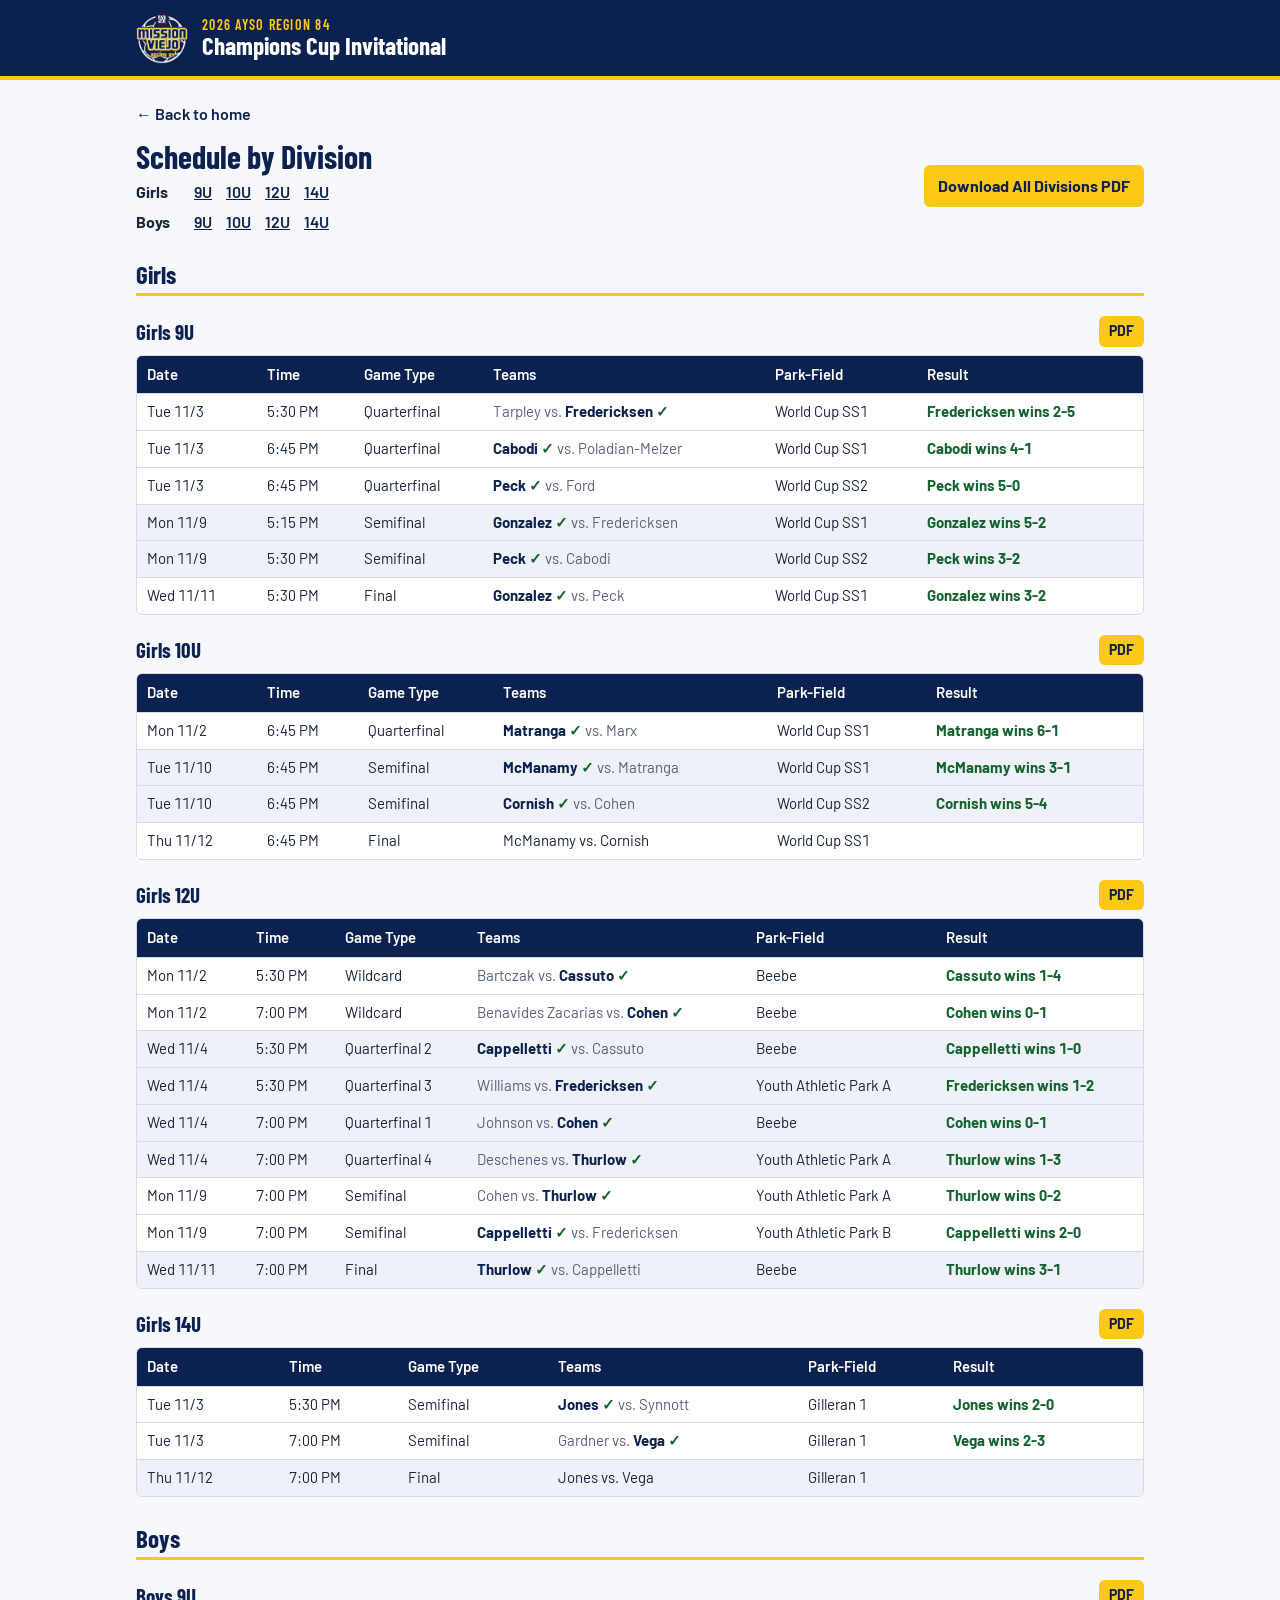
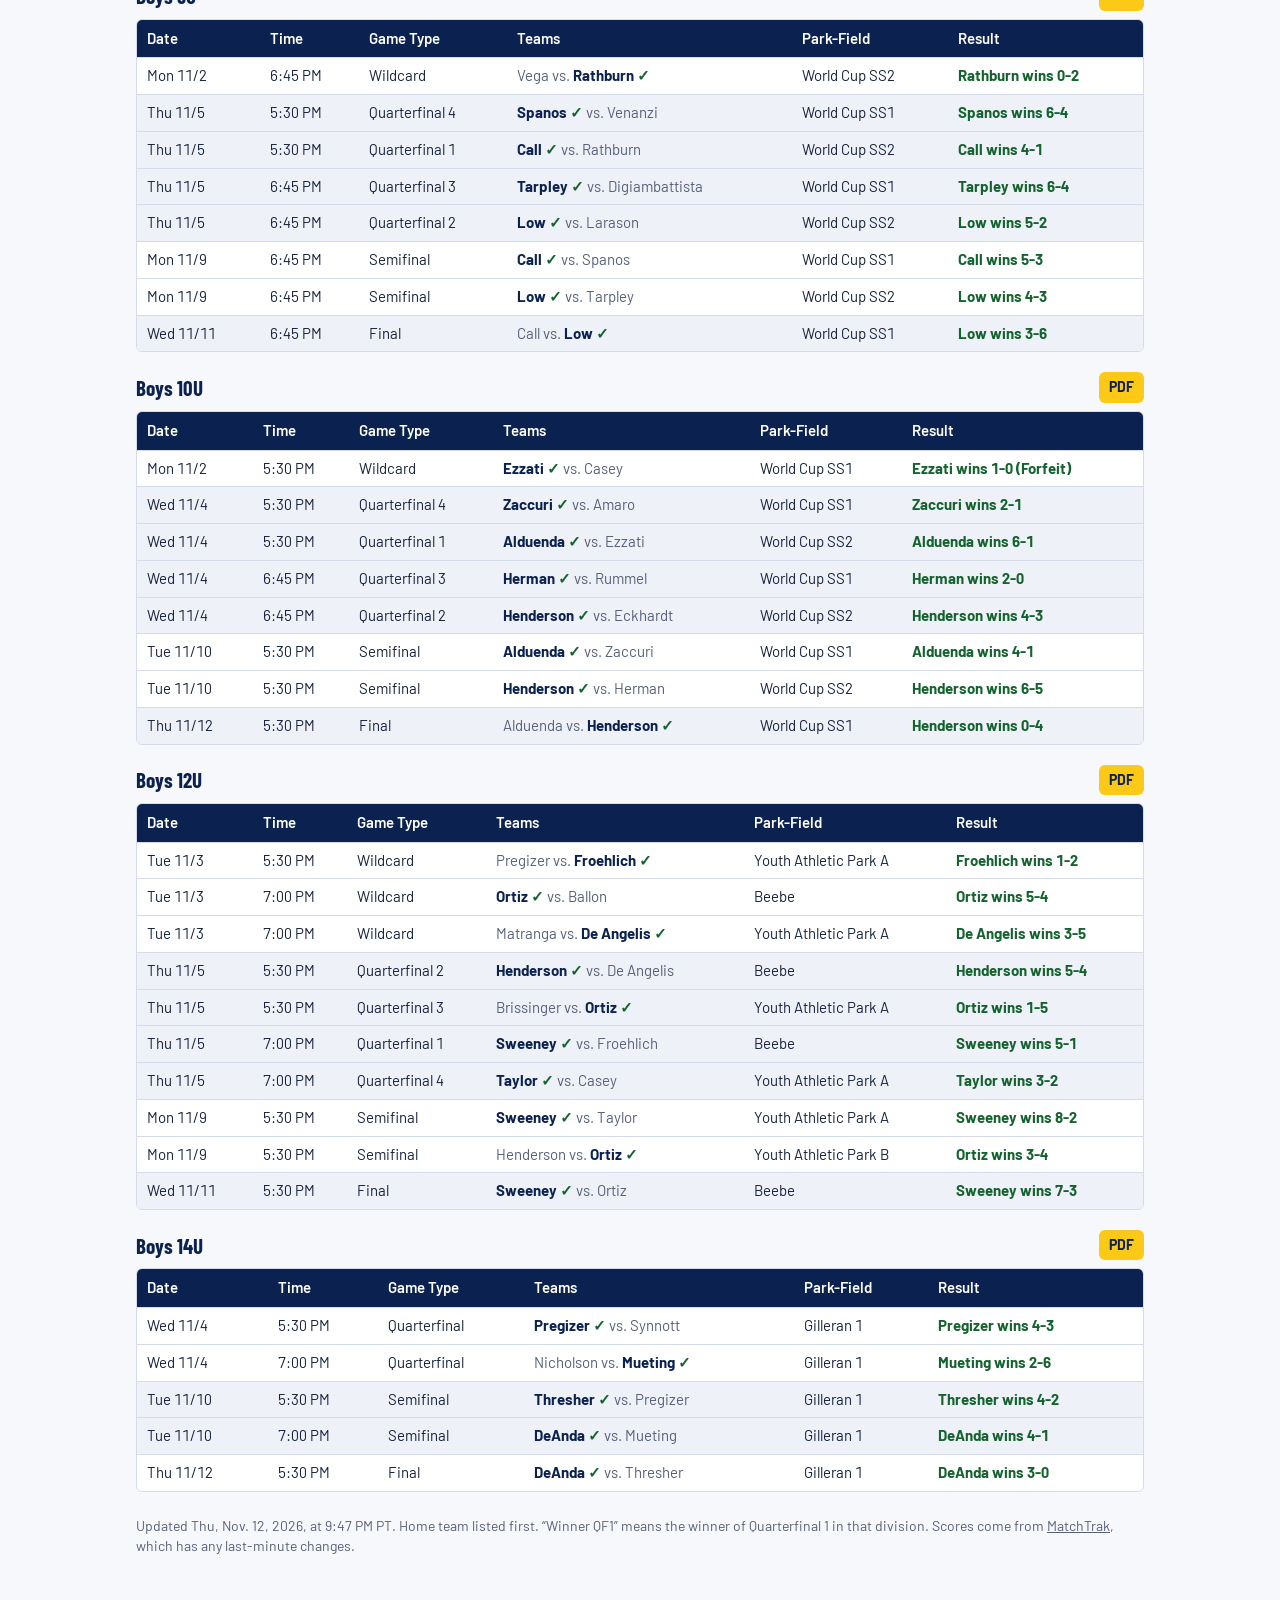
==== commit 2438848f: "Add BU10 and BU14 final scores Co-Authored-By: Claude Opus 5.5 <noreply@anthropic.com> Claude-Sessio" ====
--- a/divisions.html
+++ b/divisions.html
@@ -5,27 +5,27 @@
 <link rel="icon" href="assets/logo-64.png">
 <link rel="preconnect" href="https://fonts.googleapis.com">
 <link rel="stylesheet" href="https://fonts.googleapis.com/css2?family=Barlow+Condensed:wght@600;700&family=Barlow:wght@400;600;700&display=swap">
-<link rel="stylesheet" href="assets/site.css?v=11120943">
+<link rel="stylesheet" href="assets/site.css?v=11122147">
 </head><body>
 <header class="top"><div class="wrap"><img src="assets/logo-256.png" alt="AYSO Region 84 Mission Viejo logo">
 <div class="brand"><div class="yr">2026 AYSO Region 84</div><div class="nm">Champions Cup Invitational</div></div></div></header>
 <main class="wrap">
 <a class="back" href="index.html">&larr; Back to home</a>
 <div class="bar"><div><h1>Schedule by Division</h1><div class="jump"><b>Girls</b><a href="#gu09">9U</a><a href="#gu10">10U</a><a href="#gu12">12U</a><a href="#gu14">14U</a></div><div class="jump"><b>Boys</b><a href="#bu09">9U</a><a href="#bu10">10U</a><a href="#bu12">12U</a><a href="#bu14">14U</a></div></div>
-<a class="btn" href="pdf/2026-champions-cup-all-divisions.pdf?v=11120943" download>Download All Divisions PDF</a></div>
-<section class="group"><h2>Girls</h2><div class="dv" id="gu09"><div class="dvh"><h3>Girls 9U</h3><a class="btn sm" href="pdf/2026-champions-cup-g9u.pdf?v=11120943" download>PDF</a></div><div class="tw"><table><thead><tr><th>Date</th><th>Time</th><th>Game Type</th><th>Teams</th><th>Park-Field</th><th>Result</th></tr></thead><tbody>
+<a class="btn" href="pdf/2026-champions-cup-all-divisions.pdf?v=11122147" download>Download All Divisions PDF</a></div>
+<section class="group"><h2>Girls</h2><div class="dv" id="gu09"><div class="dvh"><h3>Girls 9U</h3><a class="btn sm" href="pdf/2026-champions-cup-g9u.pdf?v=11122147" download>PDF</a></div><div class="tw"><table><thead><tr><th>Date</th><th>Time</th><th>Game Type</th><th>Teams</th><th>Park-Field</th><th>Result</th></tr></thead><tbody>
 <tr><td class="nw when">Tue 11/3</td><td class="nw when">5:30 PM</td><td class="gt">Quarterfinal</td><td class="tm"><span class="lose">Tarpley</span> <span class="lose">vs.</span> <span class="win">Fredericksen</span></td><td data-l="Field">World Cup SS1</td><td class="r">Fredericksen wins 2-5</td></tr>
 <tr><td class="nw when">Tue 11/3</td><td class="nw when">6:45 PM</td><td class="gt">Quarterfinal</td><td class="tm"><span class="win">Cabodi</span> <span class="lose">vs.</span> <span class="lose">Poladian-Melzer</span></td><td data-l="Field">World Cup SS1</td><td class="r">Cabodi wins 4-1</td></tr>
 <tr><td class="nw when">Tue 11/3</td><td class="nw when">6:45 PM</td><td class="gt">Quarterfinal</td><td class="tm"><span class="win">Peck</span> <span class="lose">vs.</span> <span class="lose">Ford</span></td><td data-l="Field">World Cup SS2</td><td class="r">Peck wins 5-0</td></tr>
 <tr class=alt><td class="nw when">Mon 11/9</td><td class="nw when">5:15 PM</td><td class="gt">Semifinal</td><td class="tm"><span class="win">Gonzalez</span> <span class="lose">vs.</span> <span class="lose">Fredericksen</span></td><td data-l="Field">World Cup SS1</td><td class="r">Gonzalez wins 5-2</td></tr>
 <tr class=alt><td class="nw when">Mon 11/9</td><td class="nw when">5:30 PM</td><td class="gt">Semifinal</td><td class="tm"><span class="win">Peck</span> <span class="lose">vs.</span> <span class="lose">Cabodi</span></td><td data-l="Field">World Cup SS2</td><td class="r">Peck wins 3-2</td></tr>
 <tr><td class="nw when">Wed 11/11</td><td class="nw when">5:30 PM</td><td class="gt">Final</td><td class="tm"><span class="win">Gonzalez</span> <span class="lose">vs.</span> <span class="lose">Peck</span></td><td data-l="Field">World Cup SS1</td><td class="r">Gonzalez wins 3-2</td></tr>
-</tbody></table></div></div><div class="dv" id="gu10"><div class="dvh"><h3>Girls 10U</h3><a class="btn sm" href="pdf/2026-champions-cup-g10u.pdf?v=11120943" download>PDF</a></div><div class="tw"><table><thead><tr><th>Date</th><th>Time</th><th>Game Type</th><th>Teams</th><th>Park-Field</th><th>Result</th></tr></thead><tbody>
+</tbody></table></div></div><div class="dv" id="gu10"><div class="dvh"><h3>Girls 10U</h3><a class="btn sm" href="pdf/2026-champions-cup-g10u.pdf?v=11122147" download>PDF</a></div><div class="tw"><table><thead><tr><th>Date</th><th>Time</th><th>Game Type</th><th>Teams</th><th>Park-Field</th><th>Result</th></tr></thead><tbody>
 <tr><td class="nw when">Mon 11/2</td><td class="nw when">6:45 PM</td><td class="gt">Quarterfinal</td><td class="tm"><span class="win">Matranga</span> <span class="lose">vs.</span> <span class="lose">Marx</span></td><td data-l="Field">World Cup SS1</td><td class="r">Matranga wins 6-1</td></tr>
 <tr class=alt><td class="nw when">Tue 11/10</td><td class="nw when">6:45 PM</td><td class="gt">Semifinal</td><td class="tm"><span class="win">McManamy</span> <span class="lose">vs.</span> <span class="lose">Matranga</span></td><td data-l="Field">World Cup SS1</td><td class="r">McManamy wins 3-1</td></tr>
 <tr class=alt><td class="nw when">Tue 11/10</td><td class="nw when">6:45 PM</td><td class="gt">Semifinal</td><td class="tm"><span class="win">Cornish</span> <span class="lose">vs.</span> <span class="lose">Cohen</span></td><td data-l="Field">World Cup SS2</td><td class="r">Cornish wins 5-4</td></tr>
 <tr><td class="nw when">Thu 11/12</td><td class="nw when">6:45 PM</td><td class="gt">Final</td><td class="tm">McManamy vs. Cornish</td><td data-l="Field">World Cup SS1</td><td class="r"></td></tr>
-</tbody></table></div></div><div class="dv" id="gu12"><div class="dvh"><h3>Girls 12U</h3><a class="btn sm" href="pdf/2026-champions-cup-g12u.pdf?v=11120943" download>PDF</a></div><div class="tw"><table><thead><tr><th>Date</th><th>Time</th><th>Game Type</th><th>Teams</th><th>Park-Field</th><th>Result</th></tr></thead><tbody>
+</tbody></table></div></div><div class="dv" id="gu12"><div class="dvh"><h3>Girls 12U</h3><a class="btn sm" href="pdf/2026-champions-cup-g12u.pdf?v=11122147" download>PDF</a></div><div class="tw"><table><thead><tr><th>Date</th><th>Time</th><th>Game Type</th><th>Teams</th><th>Park-Field</th><th>Result</th></tr></thead><tbody>
 <tr><td class="nw when">Mon 11/2</td><td class="nw when">5:30 PM</td><td class="gt">Wildcard</td><td class="tm"><span class="lose">Bartczak</span> <span class="lose">vs.</span> <span class="win">Cassuto</span></td><td data-l="Field">Beebe</td><td class="r">Cassuto wins 1-4</td></tr>
 <tr><td class="nw when">Mon 11/2</td><td class="nw when">7:00 PM</td><td class="gt">Wildcard</td><td class="tm"><span class="lose">Benavides Zacarias</span> <span class="lose">vs.</span> <span class="win">Cohen</span></td><td data-l="Field">Beebe</td><td class="r">Cohen wins 0-1</td></tr>
 <tr class=alt><td class="nw when">Wed 11/4</td><td class="nw when">5:30 PM</td><td class="gt">Quarterfinal 2</td><td class="tm"><span class="win">Cappelletti</span> <span class="lose">vs.</span> <span class="lose">Cassuto</span></td><td data-l="Field">Beebe</td><td class="r">Cappelletti wins 1-0</td></tr>
@@ -35,11 +35,11 @@
 <tr><td class="nw when">Mon 11/9</td><td class="nw when">7:00 PM</td><td class="gt">Semifinal</td><td class="tm"><span class="lose">Cohen</span> <span class="lose">vs.</span> <span class="win">Thurlow</span></td><td data-l="Field">Youth Athletic Park A</td><td class="r">Thurlow wins 0-2</td></tr>
 <tr><td class="nw when">Mon 11/9</td><td class="nw when">7:00 PM</td><td class="gt">Semifinal</td><td class="tm"><span class="win">Cappelletti</span> <span class="lose">vs.</span> <span class="lose">Fredericksen</span></td><td data-l="Field">Youth Athletic Park B</td><td class="r">Cappelletti wins 2-0</td></tr>
 <tr class=alt><td class="nw when">Wed 11/11</td><td class="nw when">7:00 PM</td><td class="gt">Final</td><td class="tm"><span class="win">Thurlow</span> <span class="lose">vs.</span> <span class="lose">Cappelletti</span></td><td data-l="Field">Beebe</td><td class="r">Thurlow wins 3-1</td></tr>
-</tbody></table></div></div><div class="dv" id="gu14"><div class="dvh"><h3>Girls 14U</h3><a class="btn sm" href="pdf/2026-champions-cup-g14u.pdf?v=11120943" download>PDF</a></div><div class="tw"><table><thead><tr><th>Date</th><th>Time</th><th>Game Type</th><th>Teams</th><th>Park-Field</th><th>Result</th></tr></thead><tbody>
+</tbody></table></div></div><div class="dv" id="gu14"><div class="dvh"><h3>Girls 14U</h3><a class="btn sm" href="pdf/2026-champions-cup-g14u.pdf?v=11122147" download>PDF</a></div><div class="tw"><table><thead><tr><th>Date</th><th>Time</th><th>Game Type</th><th>Teams</th><th>Park-Field</th><th>Result</th></tr></thead><tbody>
 <tr><td class="nw when">Tue 11/3</td><td class="nw when">5:30 PM</td><td class="gt">Semifinal</td><td class="tm"><span class="win">Jones</span> <span class="lose">vs.</span> <span class="lose">Synnott</span></td><td data-l="Field">Gilleran 1</td><td class="r">Jones wins 2-0</td></tr>
 <tr><td class="nw when">Tue 11/3</td><td class="nw when">7:00 PM</td><td class="gt">Semifinal</td><td class="tm"><span class="lose">Gardner</span> <span class="lose">vs.</span> <span class="win">Vega</span></td><td data-l="Field">Gilleran 1</td><td class="r">Vega wins 2-3</td></tr>
 <tr class=alt><td class="nw when">Thu 11/12</td><td class="nw when">7:00 PM</td><td class="gt">Final</td><td class="tm">Jones vs. Vega</td><td data-l="Field">Gilleran 1</td><td class="r"></td></tr>
-</tbody></table></div></div></section><section class="group"><h2>Boys</h2><div class="dv" id="bu09"><div class="dvh"><h3>Boys 9U</h3><a class="btn sm" href="pdf/2026-champions-cup-b9u.pdf?v=11120943" download>PDF</a></div><div class="tw"><table><thead><tr><th>Date</th><th>Time</th><th>Game Type</th><th>Teams</th><th>Park-Field</th><th>Result</th></tr></thead><tbody>
+</tbody></table></div></div></section><section class="group"><h2>Boys</h2><div class="dv" id="bu09"><div class="dvh"><h3>Boys 9U</h3><a class="btn sm" href="pdf/2026-champions-cup-b9u.pdf?v=11122147" download>PDF</a></div><div class="tw"><table><thead><tr><th>Date</th><th>Time</th><th>Game Type</th><th>Teams</th><th>Park-Field</th><th>Result</th></tr></thead><tbody>
 <tr><td class="nw when">Mon 11/2</td><td class="nw when">6:45 PM</td><td class="gt">Wildcard</td><td class="tm"><span class="lose">Vega</span> <span class="lose">vs.</span> <span class="win">Rathburn</span></td><td data-l="Field">World Cup SS2</td><td class="r">Rathburn wins 0-2</td></tr>
 <tr class=alt><td class="nw when">Thu 11/5</td><td class="nw when">5:30 PM</td><td class="gt">Quarterfinal 4</td><td class="tm"><span class="win">Spanos</span> <span class="lose">vs.</span> <span class="lose">Venanzi</span></td><td data-l="Field">World Cup SS1</td><td class="r">Spanos wins 6-4</td></tr>
 <tr class=alt><td class="nw when">Thu 11/5</td><td class="nw when">5:30 PM</td><td class="gt">Quarterfinal 1</td><td class="tm"><span class="win">Call</span> <span class="lose">vs.</span> <span class="lose">Rathburn</span></td><td data-l="Field">World Cup SS2</td><td class="r">Call wins 4-1</td></tr>
@@ -48,7 +48,7 @@
 <tr><td class="nw when">Mon 11/9</td><td class="nw when">6:45 PM</td><td class="gt">Semifinal</td><td class="tm"><span class="win">Call</span> <span class="lose">vs.</span> <span class="lose">Spanos</span></td><td data-l="Field">World Cup SS1</td><td class="r">Call wins 5-3</td></tr>
 <tr><td class="nw when">Mon 11/9</td><td class="nw when">6:45 PM</td><td class="gt">Semifinal</td><td class="tm"><span class="win">Low</span> <span class="lose">vs.</span> <span class="lose">Tarpley</span></td><td data-l="Field">World Cup SS2</td><td class="r">Low wins 4-3</td></tr>
 <tr class=alt><td class="nw when">Wed 11/11</td><td class="nw when">6:45 PM</td><td class="gt">Final</td><td class="tm"><span class="lose">Call</span> <span class="lose">vs.</span> <span class="win">Low</span></td><td data-l="Field">World Cup SS1</td><td class="r">Low wins 3-6</td></tr>
-</tbody></table></div></div><div class="dv" id="bu10"><div class="dvh"><h3>Boys 10U</h3><a class="btn sm" href="pdf/2026-champions-cup-b10u.pdf?v=11120943" download>PDF</a></div><div class="tw"><table><thead><tr><th>Date</th><th>Time</th><th>Game Type</th><th>Teams</th><th>Park-Field</th><th>Result</th></tr></thead><tbody>
+</tbody></table></div></div><div class="dv" id="bu10"><div class="dvh"><h3>Boys 10U</h3><a class="btn sm" href="pdf/2026-champions-cup-b10u.pdf?v=11122147" download>PDF</a></div><div class="tw"><table><thead><tr><th>Date</th><th>Time</th><th>Game Type</th><th>Teams</th><th>Park-Field</th><th>Result</th></tr></thead><tbody>
 <tr><td class="nw when">Mon 11/2</td><td class="nw when">5:30 PM</td><td class="gt">Wildcard</td><td class="tm"><span class="win">Ezzati</span> <span class="lose">vs.</span> <span class="lose">Casey</span></td><td data-l="Field">World Cup SS1</td><td class="r">Ezzati wins 1-0 (Forfeit)</td></tr>
 <tr class=alt><td class="nw when">Wed 11/4</td><td class="nw when">5:30 PM</td><td class="gt">Quarterfinal 4</td><td class="tm"><span class="win">Zaccuri</span> <span class="lose">vs.</span> <span class="lose">Amaro</span></td><td data-l="Field">World Cup SS1</td><td class="r">Zaccuri wins 2-1</td></tr>
 <tr class=alt><td class="nw when">Wed 11/4</td><td class="nw when">5:30 PM</td><td class="gt">Quarterfinal 1</td><td class="tm"><span class="win">Alduenda</span> <span class="lose">vs.</span> <span class="lose">Ezzati</span></td><td data-l="Field">World Cup SS2</td><td class="r">Alduenda wins 6-1</td></tr>
@@ -56,8 +56,8 @@
 <tr class=alt><td class="nw when">Wed 11/4</td><td class="nw when">6:45 PM</td><td class="gt">Quarterfinal 2</td><td class="tm"><span class="win">Henderson</span> <span class="lose">vs.</span> <span class="lose">Eckhardt</span></td><td data-l="Field">World Cup SS2</td><td class="r">Henderson wins 4-3</td></tr>
 <tr><td class="nw when">Tue 11/10</td><td class="nw when">5:30 PM</td><td class="gt">Semifinal</td><td class="tm"><span class="win">Alduenda</span> <span class="lose">vs.</span> <span class="lose">Zaccuri</span></td><td data-l="Field">World Cup SS1</td><td class="r">Alduenda wins 4-1</td></tr>
 <tr><td class="nw when">Tue 11/10</td><td class="nw when">5:30 PM</td><td class="gt">Semifinal</td><td class="tm"><span class="win">Henderson</span> <span class="lose">vs.</span> <span class="lose">Herman</span></td><td data-l="Field">World Cup SS2</td><td class="r">Henderson wins 6-5</td></tr>
-<tr class=alt><td class="nw when">Thu 11/12</td><td class="nw when">5:30 PM</td><td class="gt">Final</td><td class="tm">Alduenda vs. Henderson</td><td data-l="Field">World Cup SS1</td><td class="r"></td></tr>
-</tbody></table></div></div><div class="dv" id="bu12"><div class="dvh"><h3>Boys 12U</h3><a class="btn sm" href="pdf/2026-champions-cup-b12u.pdf?v=11120943" download>PDF</a></div><div class="tw"><table><thead><tr><th>Date</th><th>Time</th><th>Game Type</th><th>Teams</th><th>Park-Field</th><th>Result</th></tr></thead><tbody>
+<tr class=alt><td class="nw when">Thu 11/12</td><td class="nw when">5:30 PM</td><td class="gt">Final</td><td class="tm"><span class="lose">Alduenda</span> <span class="lose">vs.</span> <span class="win">Henderson</span></td><td data-l="Field">World Cup SS1</td><td class="r">Henderson wins 0-4</td></tr>
+</tbody></table></div></div><div class="dv" id="bu12"><div class="dvh"><h3>Boys 12U</h3><a class="btn sm" href="pdf/2026-champions-cup-b12u.pdf?v=11122147" download>PDF</a></div><div class="tw"><table><thead><tr><th>Date</th><th>Time</th><th>Game Type</th><th>Teams</th><th>Park-Field</th><th>Result</th></tr></thead><tbody>
 <tr><td class="nw when">Tue 11/3</td><td class="nw when">5:30 PM</td><td class="gt">Wildcard</td><td class="tm"><span class="lose">Pregizer</span> <span class="lose">vs.</span> <span class="win">Froehlich</span></td><td data-l="Field">Youth Athletic Park A</td><td class="r">Froehlich wins 1-2</td></tr>
 <tr><td class="nw when">Tue 11/3</td><td class="nw when">7:00 PM</td><td class="gt">Wildcard</td><td class="tm"><span class="win">Ortiz</span> <span class="lose">vs.</span> <span class="lose">Ballon</span></td><td data-l="Field">Beebe</td><td class="r">Ortiz wins 5-4</td></tr>
 <tr><td class="nw when">Tue 11/3</td><td class="nw when">7:00 PM</td><td class="gt">Wildcard</td><td class="tm"><span class="lose">Matranga</span> <span class="lose">vs.</span> <span class="win">De Angelis</span></td><td data-l="Field">Youth Athletic Park A</td><td class="r">De Angelis wins 3-5</td></tr>
@@ -68,12 +68,12 @@
 <tr><td class="nw when">Mon 11/9</td><td class="nw when">5:30 PM</td><td class="gt">Semifinal</td><td class="tm"><span class="win">Sweeney</span> <span class="lose">vs.</span> <span class="lose">Taylor</span></td><td data-l="Field">Youth Athletic Park A</td><td class="r">Sweeney wins 8-2</td></tr>
 <tr><td class="nw when">Mon 11/9</td><td class="nw when">5:30 PM</td><td class="gt">Semifinal</td><td class="tm"><span class="lose">Henderson</span> <span class="lose">vs.</span> <span class="win">Ortiz</span></td><td data-l="Field">Youth Athletic Park B</td><td class="r">Ortiz wins 3-4</td></tr>
 <tr class=alt><td class="nw when">Wed 11/11</td><td class="nw when">5:30 PM</td><td class="gt">Final</td><td class="tm"><span class="win">Sweeney</span> <span class="lose">vs.</span> <span class="lose">Ortiz</span></td><td data-l="Field">Beebe</td><td class="r">Sweeney wins 7-3</td></tr>
-</tbody></table></div></div><div class="dv" id="bu14"><div class="dvh"><h3>Boys 14U</h3><a class="btn sm" href="pdf/2026-champions-cup-b14u.pdf?v=11120943" download>PDF</a></div><div class="tw"><table><thead><tr><th>Date</th><th>Time</th><th>Game Type</th><th>Teams</th><th>Park-Field</th><th>Result</th></tr></thead><tbody>
+</tbody></table></div></div><div class="dv" id="bu14"><div class="dvh"><h3>Boys 14U</h3><a class="btn sm" href="pdf/2026-champions-cup-b14u.pdf?v=11122147" download>PDF</a></div><div class="tw"><table><thead><tr><th>Date</th><th>Time</th><th>Game Type</th><th>Teams</th><th>Park-Field</th><th>Result</th></tr></thead><tbody>
 <tr><td class="nw when">Wed 11/4</td><td class="nw when">5:30 PM</td><td class="gt">Quarterfinal</td><td class="tm"><span class="win">Pregizer</span> <span class="lose">vs.</span> <span class="lose">Synnott</span></td><td data-l="Field">Gilleran 1</td><td class="r">Pregizer wins 4-3</td></tr>
 <tr><td class="nw when">Wed 11/4</td><td class="nw when">7:00 PM</td><td class="gt">Quarterfinal</td><td class="tm"><span class="lose">Nicholson</span> <span class="lose">vs.</span> <span class="win">Mueting</span></td><td data-l="Field">Gilleran 1</td><td class="r">Mueting wins 2-6</td></tr>
 <tr class=alt><td class="nw when">Tue 11/10</td><td class="nw when">5:30 PM</td><td class="gt">Semifinal</td><td class="tm"><span class="win">Thresher</span> <span class="lose">vs.</span> <span class="lose">Pregizer</span></td><td data-l="Field">Gilleran 1</td><td class="r">Thresher wins 4-2</td></tr>
 <tr class=alt><td class="nw when">Tue 11/10</td><td class="nw when">7:00 PM</td><td class="gt">Semifinal</td><td class="tm"><span class="win">DeAnda</span> <span class="lose">vs.</span> <span class="lose">Mueting</span></td><td data-l="Field">Gilleran 1</td><td class="r">DeAnda wins 4-1</td></tr>
-<tr><td class="nw when">Thu 11/12</td><td class="nw when">5:30 PM</td><td class="gt">Final</td><td class="tm">DeAnda vs. Thresher</td><td data-l="Field">Gilleran 1</td><td class="r"></td></tr>
+<tr><td class="nw when">Thu 11/12</td><td class="nw when">5:30 PM</td><td class="gt">Final</td><td class="tm"><span class="win">DeAnda</span> <span class="lose">vs.</span> <span class="lose">Thresher</span></td><td data-l="Field">Gilleran 1</td><td class="r">DeAnda wins 3-0</td></tr>
 </tbody></table></div></div></section>
-<p class="foot">Updated Thu, Nov. 12, 2026, at 9:43 AM PT.  Home team listed first.  &ldquo;Winner QF1&rdquo; means the winner of Quarterfinal 1 in that division.  Scores come from <a href="https://s11l84-26-fall.matchtrak.com/11/main.nsf/schedule-regiongames-t-by-div?OpenView&amp;Start=1&amp;Count=200&amp;ExpandView&amp;RestrictToCategory=R84">MatchTrak</a>, which has any last-minute changes.</p>
+<p class="foot">Updated Thu, Nov. 12, 2026, at 9:47 PM PT.  Home team listed first.  &ldquo;Winner QF1&rdquo; means the winner of Quarterfinal 1 in that division.  Scores come from <a href="https://s11l84-26-fall.matchtrak.com/11/main.nsf/schedule-regiongames-t-by-div?OpenView&amp;Start=1&amp;Count=200&amp;ExpandView&amp;RestrictToCategory=R84">MatchTrak</a>, which has any last-minute changes.</p>
 </main></body></html>
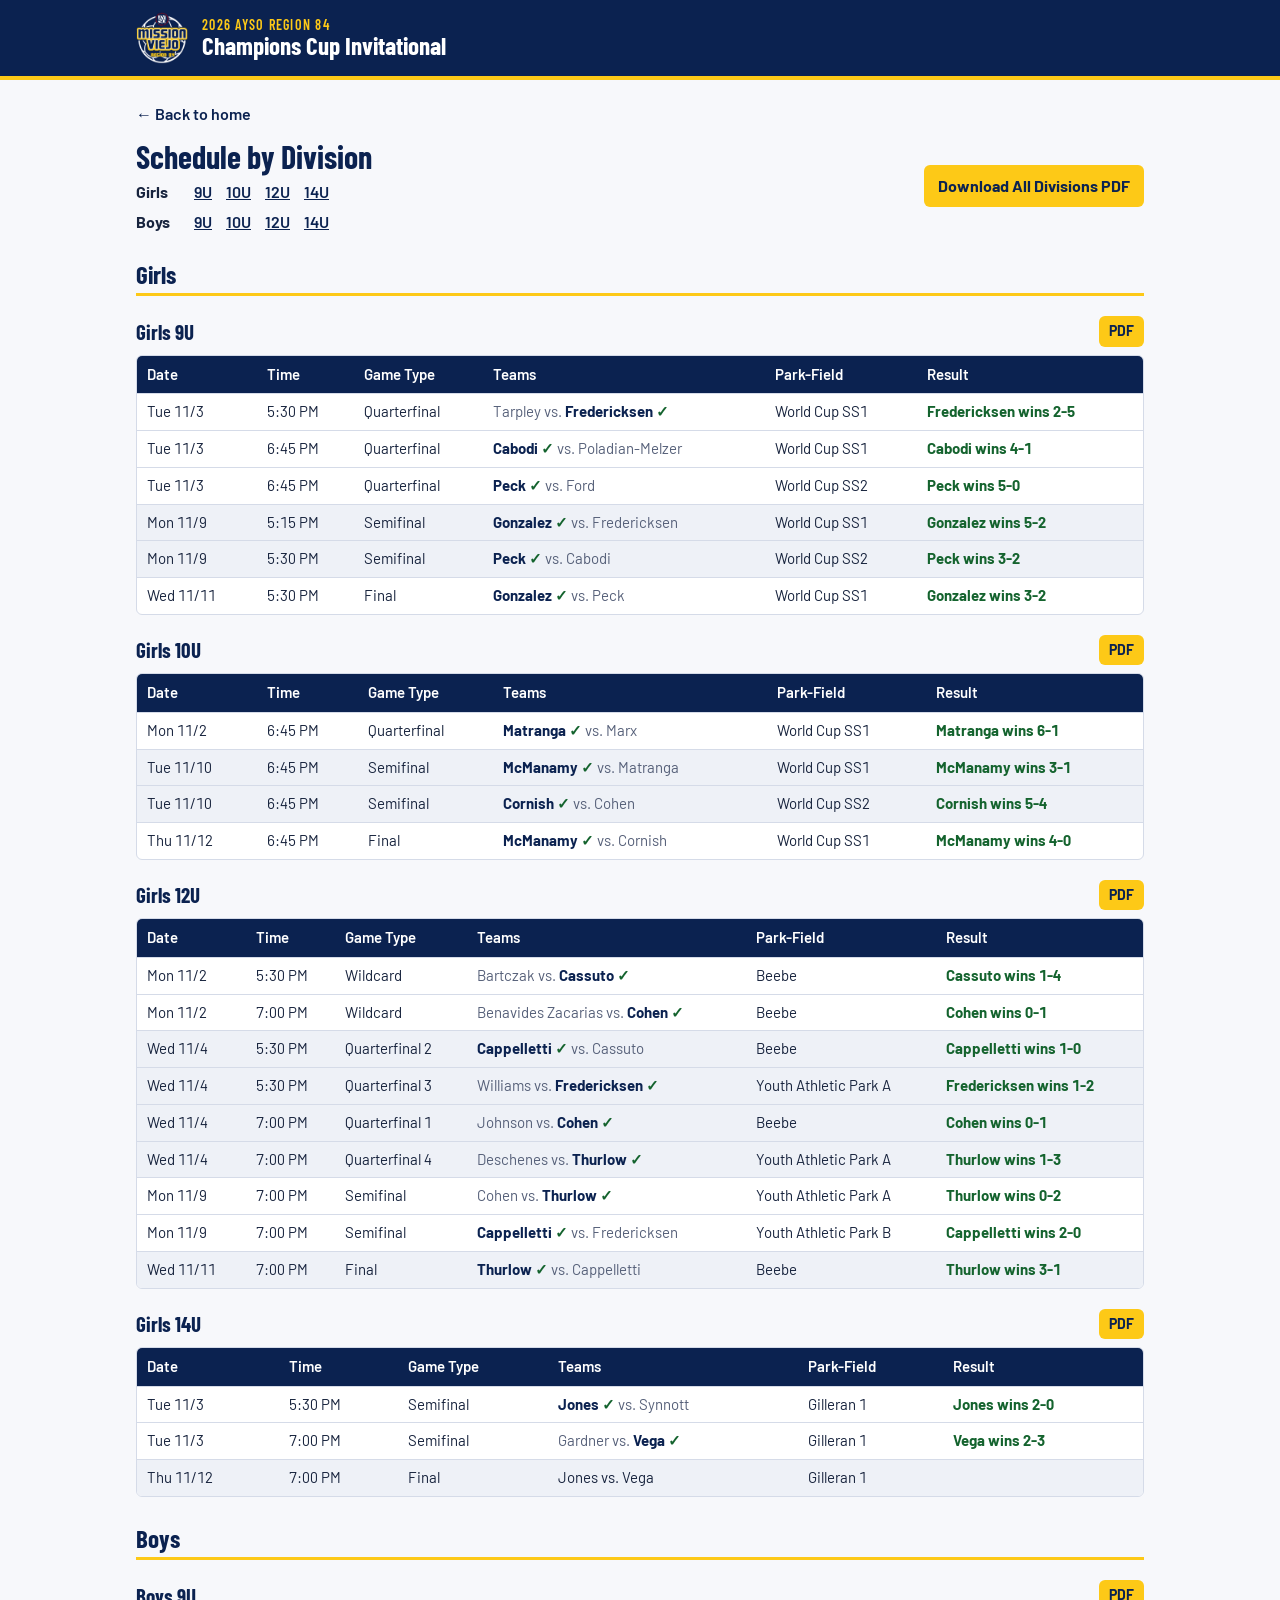
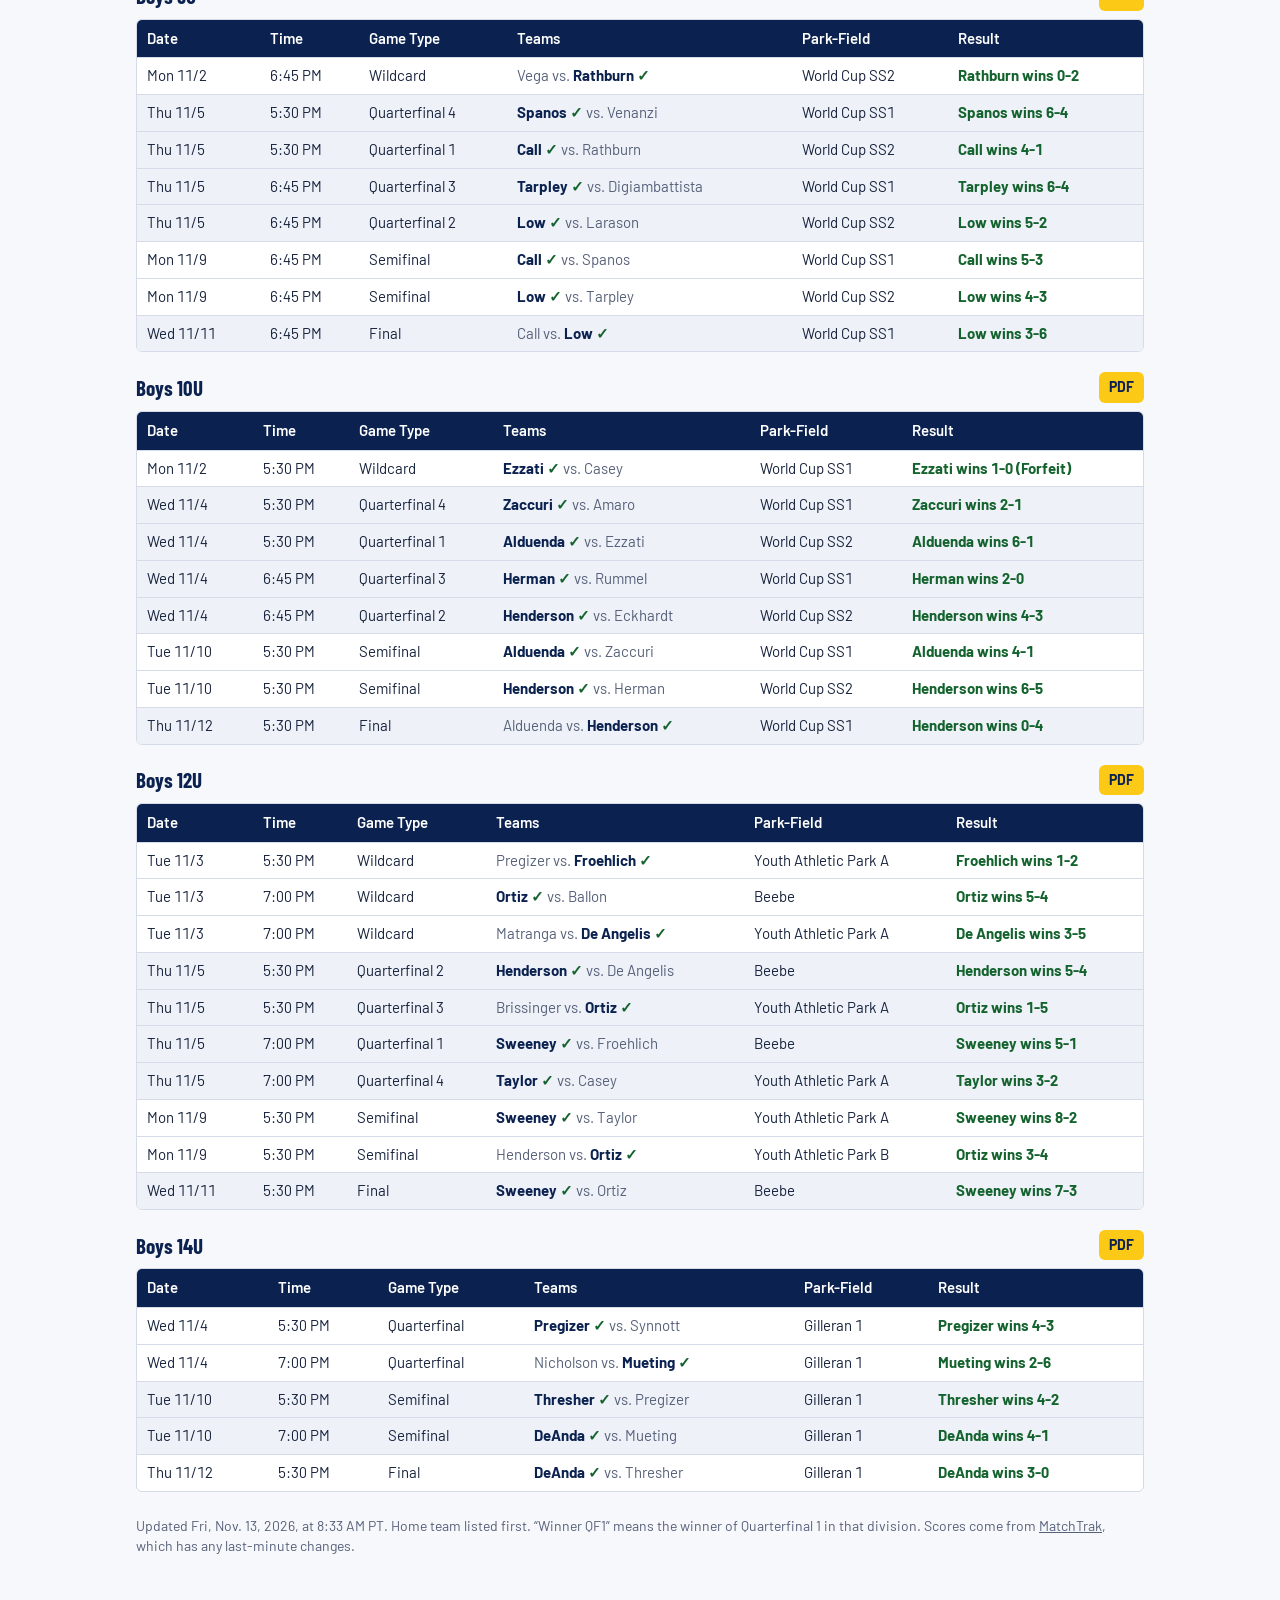
==== commit 55a421ff: "Add GU10 final score Co-Authored-By: Claude Opus 5.5 <noreply@anthropic.com> Claude-Session: https:/" ====
--- a/divisions.html
+++ b/divisions.html
@@ -5,27 +5,27 @@
 <link rel="icon" href="assets/logo-64.png">
 <link rel="preconnect" href="https://fonts.googleapis.com">
 <link rel="stylesheet" href="https://fonts.googleapis.com/css2?family=Barlow+Condensed:wght@600;700&family=Barlow:wght@400;600;700&display=swap">
-<link rel="stylesheet" href="assets/site.css?v=11122147">
+<link rel="stylesheet" href="assets/site.css?v=11130833">
 </head><body>
 <header class="top"><div class="wrap"><img src="assets/logo-256.png" alt="AYSO Region 84 Mission Viejo logo">
 <div class="brand"><div class="yr">2026 AYSO Region 84</div><div class="nm">Champions Cup Invitational</div></div></div></header>
 <main class="wrap">
 <a class="back" href="index.html">&larr; Back to home</a>
 <div class="bar"><div><h1>Schedule by Division</h1><div class="jump"><b>Girls</b><a href="#gu09">9U</a><a href="#gu10">10U</a><a href="#gu12">12U</a><a href="#gu14">14U</a></div><div class="jump"><b>Boys</b><a href="#bu09">9U</a><a href="#bu10">10U</a><a href="#bu12">12U</a><a href="#bu14">14U</a></div></div>
-<a class="btn" href="pdf/2026-champions-cup-all-divisions.pdf?v=11122147" download>Download All Divisions PDF</a></div>
-<section class="group"><h2>Girls</h2><div class="dv" id="gu09"><div class="dvh"><h3>Girls 9U</h3><a class="btn sm" href="pdf/2026-champions-cup-g9u.pdf?v=11122147" download>PDF</a></div><div class="tw"><table><thead><tr><th>Date</th><th>Time</th><th>Game Type</th><th>Teams</th><th>Park-Field</th><th>Result</th></tr></thead><tbody>
+<a class="btn" href="pdf/2026-champions-cup-all-divisions.pdf?v=11130833" download>Download All Divisions PDF</a></div>
+<section class="group"><h2>Girls</h2><div class="dv" id="gu09"><div class="dvh"><h3>Girls 9U</h3><a class="btn sm" href="pdf/2026-champions-cup-g9u.pdf?v=11130833" download>PDF</a></div><div class="tw"><table><thead><tr><th>Date</th><th>Time</th><th>Game Type</th><th>Teams</th><th>Park-Field</th><th>Result</th></tr></thead><tbody>
 <tr><td class="nw when">Tue 11/3</td><td class="nw when">5:30 PM</td><td class="gt">Quarterfinal</td><td class="tm"><span class="lose">Tarpley</span> <span class="lose">vs.</span> <span class="win">Fredericksen</span></td><td data-l="Field">World Cup SS1</td><td class="r">Fredericksen wins 2-5</td></tr>
 <tr><td class="nw when">Tue 11/3</td><td class="nw when">6:45 PM</td><td class="gt">Quarterfinal</td><td class="tm"><span class="win">Cabodi</span> <span class="lose">vs.</span> <span class="lose">Poladian-Melzer</span></td><td data-l="Field">World Cup SS1</td><td class="r">Cabodi wins 4-1</td></tr>
 <tr><td class="nw when">Tue 11/3</td><td class="nw when">6:45 PM</td><td class="gt">Quarterfinal</td><td class="tm"><span class="win">Peck</span> <span class="lose">vs.</span> <span class="lose">Ford</span></td><td data-l="Field">World Cup SS2</td><td class="r">Peck wins 5-0</td></tr>
 <tr class=alt><td class="nw when">Mon 11/9</td><td class="nw when">5:15 PM</td><td class="gt">Semifinal</td><td class="tm"><span class="win">Gonzalez</span> <span class="lose">vs.</span> <span class="lose">Fredericksen</span></td><td data-l="Field">World Cup SS1</td><td class="r">Gonzalez wins 5-2</td></tr>
 <tr class=alt><td class="nw when">Mon 11/9</td><td class="nw when">5:30 PM</td><td class="gt">Semifinal</td><td class="tm"><span class="win">Peck</span> <span class="lose">vs.</span> <span class="lose">Cabodi</span></td><td data-l="Field">World Cup SS2</td><td class="r">Peck wins 3-2</td></tr>
 <tr><td class="nw when">Wed 11/11</td><td class="nw when">5:30 PM</td><td class="gt">Final</td><td class="tm"><span class="win">Gonzalez</span> <span class="lose">vs.</span> <span class="lose">Peck</span></td><td data-l="Field">World Cup SS1</td><td class="r">Gonzalez wins 3-2</td></tr>
-</tbody></table></div></div><div class="dv" id="gu10"><div class="dvh"><h3>Girls 10U</h3><a class="btn sm" href="pdf/2026-champions-cup-g10u.pdf?v=11122147" download>PDF</a></div><div class="tw"><table><thead><tr><th>Date</th><th>Time</th><th>Game Type</th><th>Teams</th><th>Park-Field</th><th>Result</th></tr></thead><tbody>
+</tbody></table></div></div><div class="dv" id="gu10"><div class="dvh"><h3>Girls 10U</h3><a class="btn sm" href="pdf/2026-champions-cup-g10u.pdf?v=11130833" download>PDF</a></div><div class="tw"><table><thead><tr><th>Date</th><th>Time</th><th>Game Type</th><th>Teams</th><th>Park-Field</th><th>Result</th></tr></thead><tbody>
 <tr><td class="nw when">Mon 11/2</td><td class="nw when">6:45 PM</td><td class="gt">Quarterfinal</td><td class="tm"><span class="win">Matranga</span> <span class="lose">vs.</span> <span class="lose">Marx</span></td><td data-l="Field">World Cup SS1</td><td class="r">Matranga wins 6-1</td></tr>
 <tr class=alt><td class="nw when">Tue 11/10</td><td class="nw when">6:45 PM</td><td class="gt">Semifinal</td><td class="tm"><span class="win">McManamy</span> <span class="lose">vs.</span> <span class="lose">Matranga</span></td><td data-l="Field">World Cup SS1</td><td class="r">McManamy wins 3-1</td></tr>
 <tr class=alt><td class="nw when">Tue 11/10</td><td class="nw when">6:45 PM</td><td class="gt">Semifinal</td><td class="tm"><span class="win">Cornish</span> <span class="lose">vs.</span> <span class="lose">Cohen</span></td><td data-l="Field">World Cup SS2</td><td class="r">Cornish wins 5-4</td></tr>
-<tr><td class="nw when">Thu 11/12</td><td class="nw when">6:45 PM</td><td class="gt">Final</td><td class="tm">McManamy vs. Cornish</td><td data-l="Field">World Cup SS1</td><td class="r"></td></tr>
-</tbody></table></div></div><div class="dv" id="gu12"><div class="dvh"><h3>Girls 12U</h3><a class="btn sm" href="pdf/2026-champions-cup-g12u.pdf?v=11122147" download>PDF</a></div><div class="tw"><table><thead><tr><th>Date</th><th>Time</th><th>Game Type</th><th>Teams</th><th>Park-Field</th><th>Result</th></tr></thead><tbody>
+<tr><td class="nw when">Thu 11/12</td><td class="nw when">6:45 PM</td><td class="gt">Final</td><td class="tm"><span class="win">McManamy</span> <span class="lose">vs.</span> <span class="lose">Cornish</span></td><td data-l="Field">World Cup SS1</td><td class="r">McManamy wins 4-0</td></tr>
+</tbody></table></div></div><div class="dv" id="gu12"><div class="dvh"><h3>Girls 12U</h3><a class="btn sm" href="pdf/2026-champions-cup-g12u.pdf?v=11130833" download>PDF</a></div><div class="tw"><table><thead><tr><th>Date</th><th>Time</th><th>Game Type</th><th>Teams</th><th>Park-Field</th><th>Result</th></tr></thead><tbody>
 <tr><td class="nw when">Mon 11/2</td><td class="nw when">5:30 PM</td><td class="gt">Wildcard</td><td class="tm"><span class="lose">Bartczak</span> <span class="lose">vs.</span> <span class="win">Cassuto</span></td><td data-l="Field">Beebe</td><td class="r">Cassuto wins 1-4</td></tr>
 <tr><td class="nw when">Mon 11/2</td><td class="nw when">7:00 PM</td><td class="gt">Wildcard</td><td class="tm"><span class="lose">Benavides Zacarias</span> <span class="lose">vs.</span> <span class="win">Cohen</span></td><td data-l="Field">Beebe</td><td class="r">Cohen wins 0-1</td></tr>
 <tr class=alt><td class="nw when">Wed 11/4</td><td class="nw when">5:30 PM</td><td class="gt">Quarterfinal 2</td><td class="tm"><span class="win">Cappelletti</span> <span class="lose">vs.</span> <span class="lose">Cassuto</span></td><td data-l="Field">Beebe</td><td class="r">Cappelletti wins 1-0</td></tr>
@@ -35,11 +35,11 @@
 <tr><td class="nw when">Mon 11/9</td><td class="nw when">7:00 PM</td><td class="gt">Semifinal</td><td class="tm"><span class="lose">Cohen</span> <span class="lose">vs.</span> <span class="win">Thurlow</span></td><td data-l="Field">Youth Athletic Park A</td><td class="r">Thurlow wins 0-2</td></tr>
 <tr><td class="nw when">Mon 11/9</td><td class="nw when">7:00 PM</td><td class="gt">Semifinal</td><td class="tm"><span class="win">Cappelletti</span> <span class="lose">vs.</span> <span class="lose">Fredericksen</span></td><td data-l="Field">Youth Athletic Park B</td><td class="r">Cappelletti wins 2-0</td></tr>
 <tr class=alt><td class="nw when">Wed 11/11</td><td class="nw when">7:00 PM</td><td class="gt">Final</td><td class="tm"><span class="win">Thurlow</span> <span class="lose">vs.</span> <span class="lose">Cappelletti</span></td><td data-l="Field">Beebe</td><td class="r">Thurlow wins 3-1</td></tr>
-</tbody></table></div></div><div class="dv" id="gu14"><div class="dvh"><h3>Girls 14U</h3><a class="btn sm" href="pdf/2026-champions-cup-g14u.pdf?v=11122147" download>PDF</a></div><div class="tw"><table><thead><tr><th>Date</th><th>Time</th><th>Game Type</th><th>Teams</th><th>Park-Field</th><th>Result</th></tr></thead><tbody>
+</tbody></table></div></div><div class="dv" id="gu14"><div class="dvh"><h3>Girls 14U</h3><a class="btn sm" href="pdf/2026-champions-cup-g14u.pdf?v=11130833" download>PDF</a></div><div class="tw"><table><thead><tr><th>Date</th><th>Time</th><th>Game Type</th><th>Teams</th><th>Park-Field</th><th>Result</th></tr></thead><tbody>
 <tr><td class="nw when">Tue 11/3</td><td class="nw when">5:30 PM</td><td class="gt">Semifinal</td><td class="tm"><span class="win">Jones</span> <span class="lose">vs.</span> <span class="lose">Synnott</span></td><td data-l="Field">Gilleran 1</td><td class="r">Jones wins 2-0</td></tr>
 <tr><td class="nw when">Tue 11/3</td><td class="nw when">7:00 PM</td><td class="gt">Semifinal</td><td class="tm"><span class="lose">Gardner</span> <span class="lose">vs.</span> <span class="win">Vega</span></td><td data-l="Field">Gilleran 1</td><td class="r">Vega wins 2-3</td></tr>
 <tr class=alt><td class="nw when">Thu 11/12</td><td class="nw when">7:00 PM</td><td class="gt">Final</td><td class="tm">Jones vs. Vega</td><td data-l="Field">Gilleran 1</td><td class="r"></td></tr>
-</tbody></table></div></div></section><section class="group"><h2>Boys</h2><div class="dv" id="bu09"><div class="dvh"><h3>Boys 9U</h3><a class="btn sm" href="pdf/2026-champions-cup-b9u.pdf?v=11122147" download>PDF</a></div><div class="tw"><table><thead><tr><th>Date</th><th>Time</th><th>Game Type</th><th>Teams</th><th>Park-Field</th><th>Result</th></tr></thead><tbody>
+</tbody></table></div></div></section><section class="group"><h2>Boys</h2><div class="dv" id="bu09"><div class="dvh"><h3>Boys 9U</h3><a class="btn sm" href="pdf/2026-champions-cup-b9u.pdf?v=11130833" download>PDF</a></div><div class="tw"><table><thead><tr><th>Date</th><th>Time</th><th>Game Type</th><th>Teams</th><th>Park-Field</th><th>Result</th></tr></thead><tbody>
 <tr><td class="nw when">Mon 11/2</td><td class="nw when">6:45 PM</td><td class="gt">Wildcard</td><td class="tm"><span class="lose">Vega</span> <span class="lose">vs.</span> <span class="win">Rathburn</span></td><td data-l="Field">World Cup SS2</td><td class="r">Rathburn wins 0-2</td></tr>
 <tr class=alt><td class="nw when">Thu 11/5</td><td class="nw when">5:30 PM</td><td class="gt">Quarterfinal 4</td><td class="tm"><span class="win">Spanos</span> <span class="lose">vs.</span> <span class="lose">Venanzi</span></td><td data-l="Field">World Cup SS1</td><td class="r">Spanos wins 6-4</td></tr>
 <tr class=alt><td class="nw when">Thu 11/5</td><td class="nw when">5:30 PM</td><td class="gt">Quarterfinal 1</td><td class="tm"><span class="win">Call</span> <span class="lose">vs.</span> <span class="lose">Rathburn</span></td><td data-l="Field">World Cup SS2</td><td class="r">Call wins 4-1</td></tr>
@@ -48,7 +48,7 @@
 <tr><td class="nw when">Mon 11/9</td><td class="nw when">6:45 PM</td><td class="gt">Semifinal</td><td class="tm"><span class="win">Call</span> <span class="lose">vs.</span> <span class="lose">Spanos</span></td><td data-l="Field">World Cup SS1</td><td class="r">Call wins 5-3</td></tr>
 <tr><td class="nw when">Mon 11/9</td><td class="nw when">6:45 PM</td><td class="gt">Semifinal</td><td class="tm"><span class="win">Low</span> <span class="lose">vs.</span> <span class="lose">Tarpley</span></td><td data-l="Field">World Cup SS2</td><td class="r">Low wins 4-3</td></tr>
 <tr class=alt><td class="nw when">Wed 11/11</td><td class="nw when">6:45 PM</td><td class="gt">Final</td><td class="tm"><span class="lose">Call</span> <span class="lose">vs.</span> <span class="win">Low</span></td><td data-l="Field">World Cup SS1</td><td class="r">Low wins 3-6</td></tr>
-</tbody></table></div></div><div class="dv" id="bu10"><div class="dvh"><h3>Boys 10U</h3><a class="btn sm" href="pdf/2026-champions-cup-b10u.pdf?v=11122147" download>PDF</a></div><div class="tw"><table><thead><tr><th>Date</th><th>Time</th><th>Game Type</th><th>Teams</th><th>Park-Field</th><th>Result</th></tr></thead><tbody>
+</tbody></table></div></div><div class="dv" id="bu10"><div class="dvh"><h3>Boys 10U</h3><a class="btn sm" href="pdf/2026-champions-cup-b10u.pdf?v=11130833" download>PDF</a></div><div class="tw"><table><thead><tr><th>Date</th><th>Time</th><th>Game Type</th><th>Teams</th><th>Park-Field</th><th>Result</th></tr></thead><tbody>
 <tr><td class="nw when">Mon 11/2</td><td class="nw when">5:30 PM</td><td class="gt">Wildcard</td><td class="tm"><span class="win">Ezzati</span> <span class="lose">vs.</span> <span class="lose">Casey</span></td><td data-l="Field">World Cup SS1</td><td class="r">Ezzati wins 1-0 (Forfeit)</td></tr>
 <tr class=alt><td class="nw when">Wed 11/4</td><td class="nw when">5:30 PM</td><td class="gt">Quarterfinal 4</td><td class="tm"><span class="win">Zaccuri</span> <span class="lose">vs.</span> <span class="lose">Amaro</span></td><td data-l="Field">World Cup SS1</td><td class="r">Zaccuri wins 2-1</td></tr>
 <tr class=alt><td class="nw when">Wed 11/4</td><td class="nw when">5:30 PM</td><td class="gt">Quarterfinal 1</td><td class="tm"><span class="win">Alduenda</span> <span class="lose">vs.</span> <span class="lose">Ezzati</span></td><td data-l="Field">World Cup SS2</td><td class="r">Alduenda wins 6-1</td></tr>
@@ -57,7 +57,7 @@
 <tr><td class="nw when">Tue 11/10</td><td class="nw when">5:30 PM</td><td class="gt">Semifinal</td><td class="tm"><span class="win">Alduenda</span> <span class="lose">vs.</span> <span class="lose">Zaccuri</span></td><td data-l="Field">World Cup SS1</td><td class="r">Alduenda wins 4-1</td></tr>
 <tr><td class="nw when">Tue 11/10</td><td class="nw when">5:30 PM</td><td class="gt">Semifinal</td><td class="tm"><span class="win">Henderson</span> <span class="lose">vs.</span> <span class="lose">Herman</span></td><td data-l="Field">World Cup SS2</td><td class="r">Henderson wins 6-5</td></tr>
 <tr class=alt><td class="nw when">Thu 11/12</td><td class="nw when">5:30 PM</td><td class="gt">Final</td><td class="tm"><span class="lose">Alduenda</span> <span class="lose">vs.</span> <span class="win">Henderson</span></td><td data-l="Field">World Cup SS1</td><td class="r">Henderson wins 0-4</td></tr>
-</tbody></table></div></div><div class="dv" id="bu12"><div class="dvh"><h3>Boys 12U</h3><a class="btn sm" href="pdf/2026-champions-cup-b12u.pdf?v=11122147" download>PDF</a></div><div class="tw"><table><thead><tr><th>Date</th><th>Time</th><th>Game Type</th><th>Teams</th><th>Park-Field</th><th>Result</th></tr></thead><tbody>
+</tbody></table></div></div><div class="dv" id="bu12"><div class="dvh"><h3>Boys 12U</h3><a class="btn sm" href="pdf/2026-champions-cup-b12u.pdf?v=11130833" download>PDF</a></div><div class="tw"><table><thead><tr><th>Date</th><th>Time</th><th>Game Type</th><th>Teams</th><th>Park-Field</th><th>Result</th></tr></thead><tbody>
 <tr><td class="nw when">Tue 11/3</td><td class="nw when">5:30 PM</td><td class="gt">Wildcard</td><td class="tm"><span class="lose">Pregizer</span> <span class="lose">vs.</span> <span class="win">Froehlich</span></td><td data-l="Field">Youth Athletic Park A</td><td class="r">Froehlich wins 1-2</td></tr>
 <tr><td class="nw when">Tue 11/3</td><td class="nw when">7:00 PM</td><td class="gt">Wildcard</td><td class="tm"><span class="win">Ortiz</span> <span class="lose">vs.</span> <span class="lose">Ballon</span></td><td data-l="Field">Beebe</td><td class="r">Ortiz wins 5-4</td></tr>
 <tr><td class="nw when">Tue 11/3</td><td class="nw when">7:00 PM</td><td class="gt">Wildcard</td><td class="tm"><span class="lose">Matranga</span> <span class="lose">vs.</span> <span class="win">De Angelis</span></td><td data-l="Field">Youth Athletic Park A</td><td class="r">De Angelis wins 3-5</td></tr>
@@ -68,12 +68,12 @@
 <tr><td class="nw when">Mon 11/9</td><td class="nw when">5:30 PM</td><td class="gt">Semifinal</td><td class="tm"><span class="win">Sweeney</span> <span class="lose">vs.</span> <span class="lose">Taylor</span></td><td data-l="Field">Youth Athletic Park A</td><td class="r">Sweeney wins 8-2</td></tr>
 <tr><td class="nw when">Mon 11/9</td><td class="nw when">5:30 PM</td><td class="gt">Semifinal</td><td class="tm"><span class="lose">Henderson</span> <span class="lose">vs.</span> <span class="win">Ortiz</span></td><td data-l="Field">Youth Athletic Park B</td><td class="r">Ortiz wins 3-4</td></tr>
 <tr class=alt><td class="nw when">Wed 11/11</td><td class="nw when">5:30 PM</td><td class="gt">Final</td><td class="tm"><span class="win">Sweeney</span> <span class="lose">vs.</span> <span class="lose">Ortiz</span></td><td data-l="Field">Beebe</td><td class="r">Sweeney wins 7-3</td></tr>
-</tbody></table></div></div><div class="dv" id="bu14"><div class="dvh"><h3>Boys 14U</h3><a class="btn sm" href="pdf/2026-champions-cup-b14u.pdf?v=11122147" download>PDF</a></div><div class="tw"><table><thead><tr><th>Date</th><th>Time</th><th>Game Type</th><th>Teams</th><th>Park-Field</th><th>Result</th></tr></thead><tbody>
+</tbody></table></div></div><div class="dv" id="bu14"><div class="dvh"><h3>Boys 14U</h3><a class="btn sm" href="pdf/2026-champions-cup-b14u.pdf?v=11130833" download>PDF</a></div><div class="tw"><table><thead><tr><th>Date</th><th>Time</th><th>Game Type</th><th>Teams</th><th>Park-Field</th><th>Result</th></tr></thead><tbody>
 <tr><td class="nw when">Wed 11/4</td><td class="nw when">5:30 PM</td><td class="gt">Quarterfinal</td><td class="tm"><span class="win">Pregizer</span> <span class="lose">vs.</span> <span class="lose">Synnott</span></td><td data-l="Field">Gilleran 1</td><td class="r">Pregizer wins 4-3</td></tr>
 <tr><td class="nw when">Wed 11/4</td><td class="nw when">7:00 PM</td><td class="gt">Quarterfinal</td><td class="tm"><span class="lose">Nicholson</span> <span class="lose">vs.</span> <span class="win">Mueting</span></td><td data-l="Field">Gilleran 1</td><td class="r">Mueting wins 2-6</td></tr>
 <tr class=alt><td class="nw when">Tue 11/10</td><td class="nw when">5:30 PM</td><td class="gt">Semifinal</td><td class="tm"><span class="win">Thresher</span> <span class="lose">vs.</span> <span class="lose">Pregizer</span></td><td data-l="Field">Gilleran 1</td><td class="r">Thresher wins 4-2</td></tr>
 <tr class=alt><td class="nw when">Tue 11/10</td><td class="nw when">7:00 PM</td><td class="gt">Semifinal</td><td class="tm"><span class="win">DeAnda</span> <span class="lose">vs.</span> <span class="lose">Mueting</span></td><td data-l="Field">Gilleran 1</td><td class="r">DeAnda wins 4-1</td></tr>
 <tr><td class="nw when">Thu 11/12</td><td class="nw when">5:30 PM</td><td class="gt">Final</td><td class="tm"><span class="win">DeAnda</span> <span class="lose">vs.</span> <span class="lose">Thresher</span></td><td data-l="Field">Gilleran 1</td><td class="r">DeAnda wins 3-0</td></tr>
 </tbody></table></div></div></section>
-<p class="foot">Updated Thu, Nov. 12, 2026, at 9:47 PM PT.  Home team listed first.  &ldquo;Winner QF1&rdquo; means the winner of Quarterfinal 1 in that division.  Scores come from <a href="https://s11l84-26-fall.matchtrak.com/11/main.nsf/schedule-regiongames-t-by-div?OpenView&amp;Start=1&amp;Count=200&amp;ExpandView&amp;RestrictToCategory=R84">MatchTrak</a>, which has any last-minute changes.</p>
+<p class="foot">Updated Fri, Nov. 13, 2026, at 8:33 AM PT.  Home team listed first.  &ldquo;Winner QF1&rdquo; means the winner of Quarterfinal 1 in that division.  Scores come from <a href="https://s11l84-26-fall.matchtrak.com/11/main.nsf/schedule-regiongames-t-by-div?OpenView&amp;Start=1&amp;Count=200&amp;ExpandView&amp;RestrictToCategory=R84">MatchTrak</a>, which has any last-minute changes.</p>
 </main></body></html>
